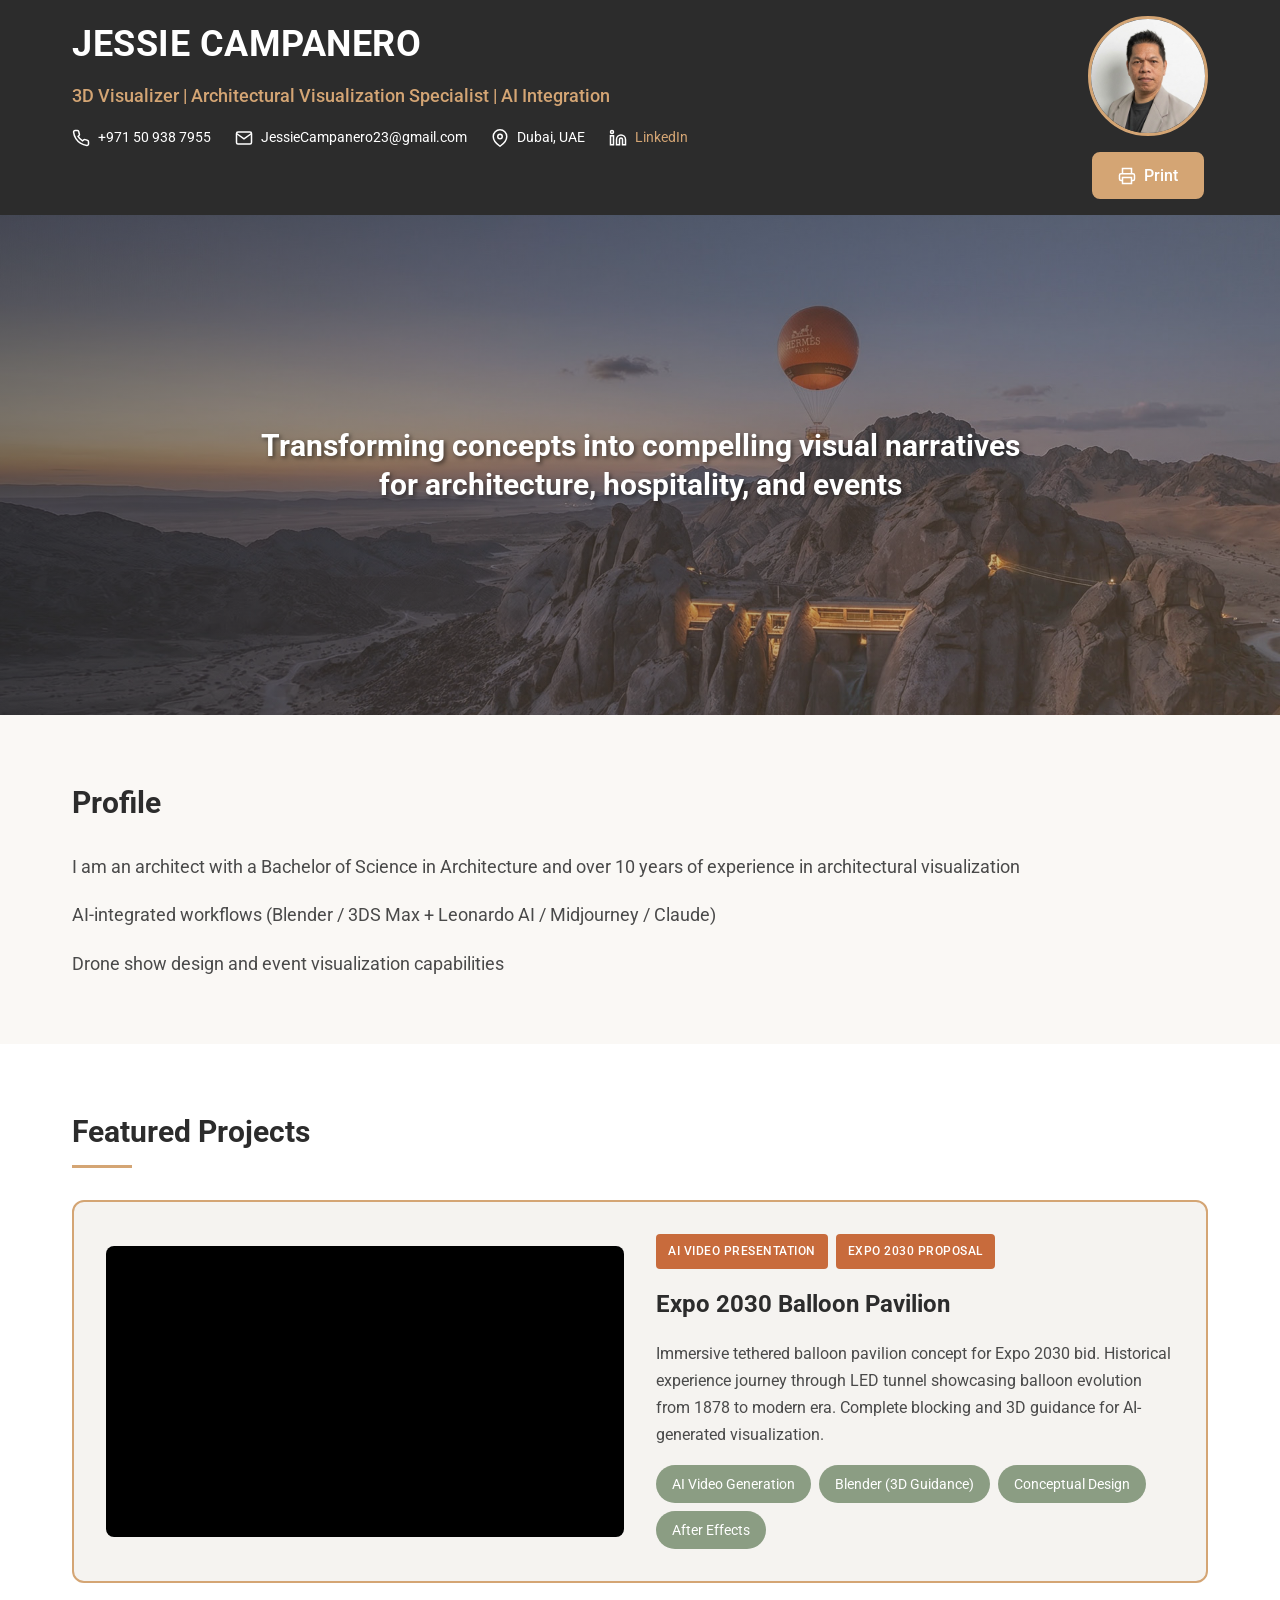
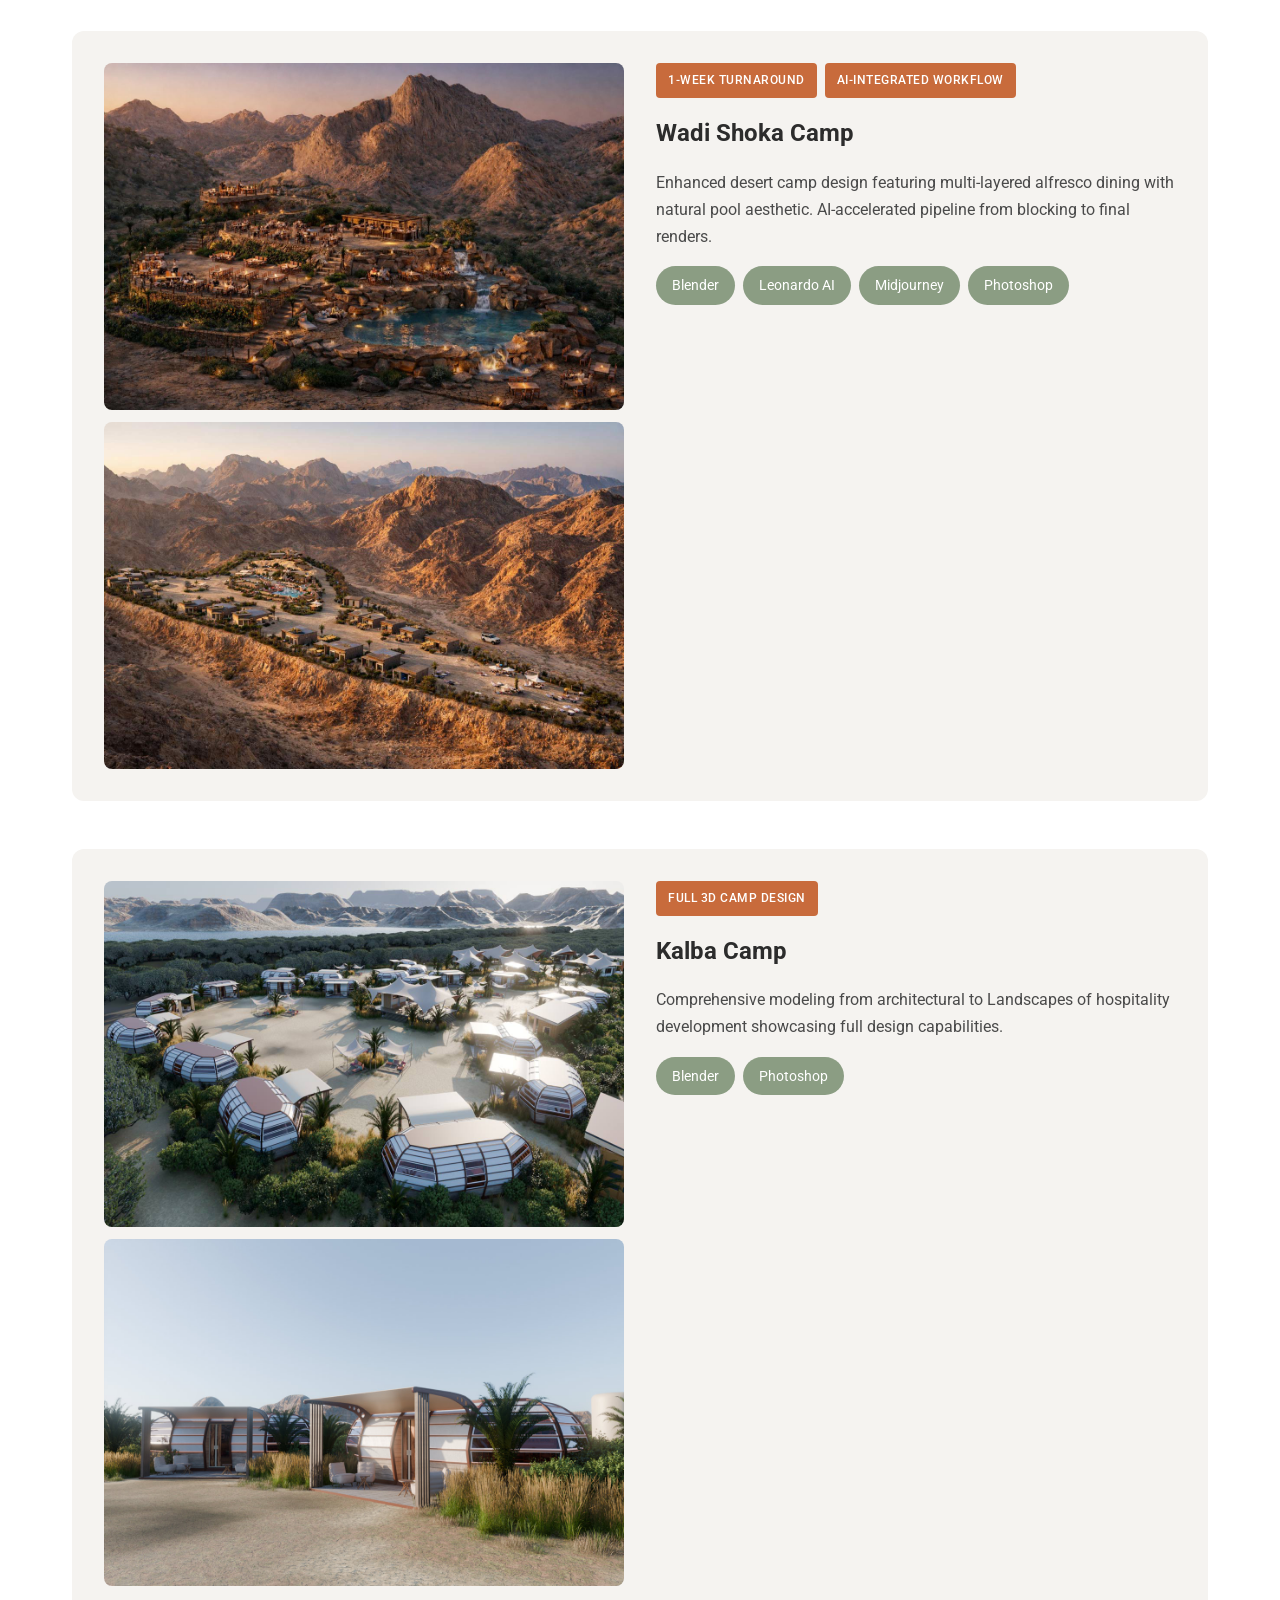
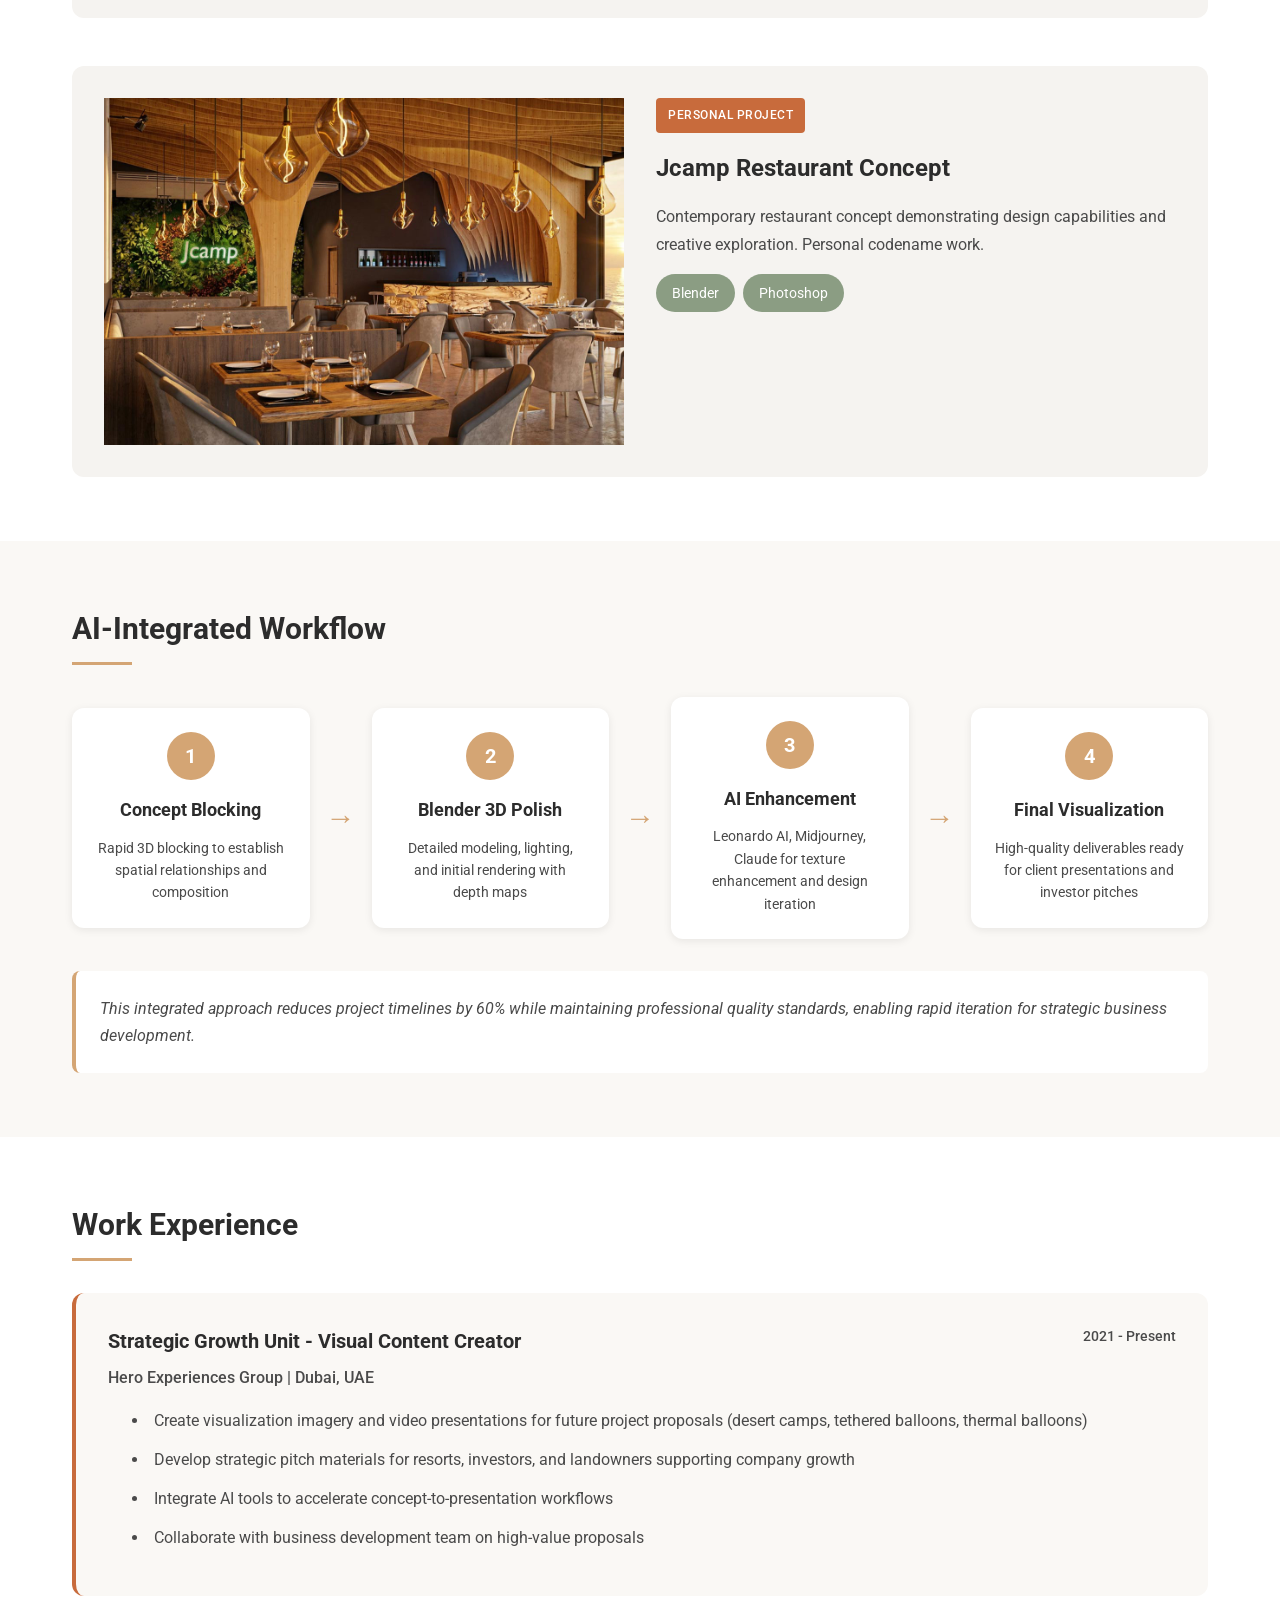
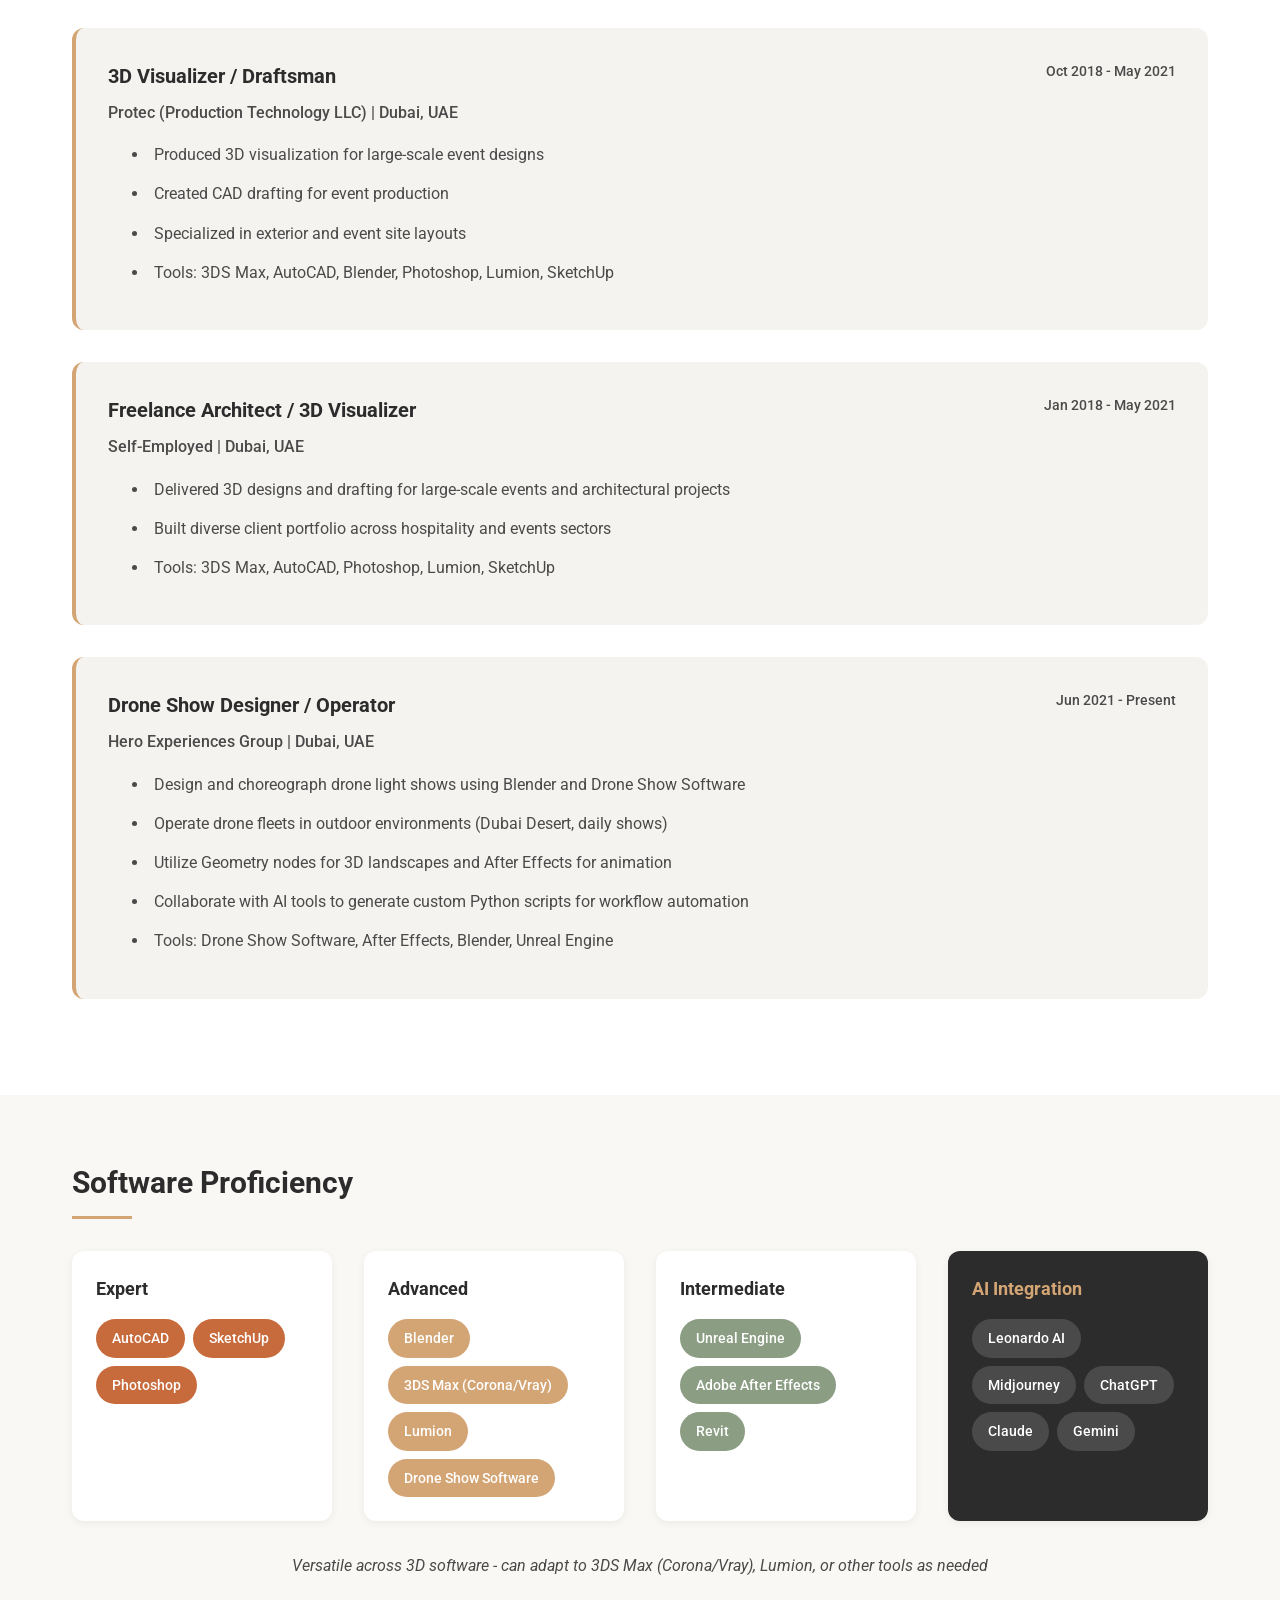
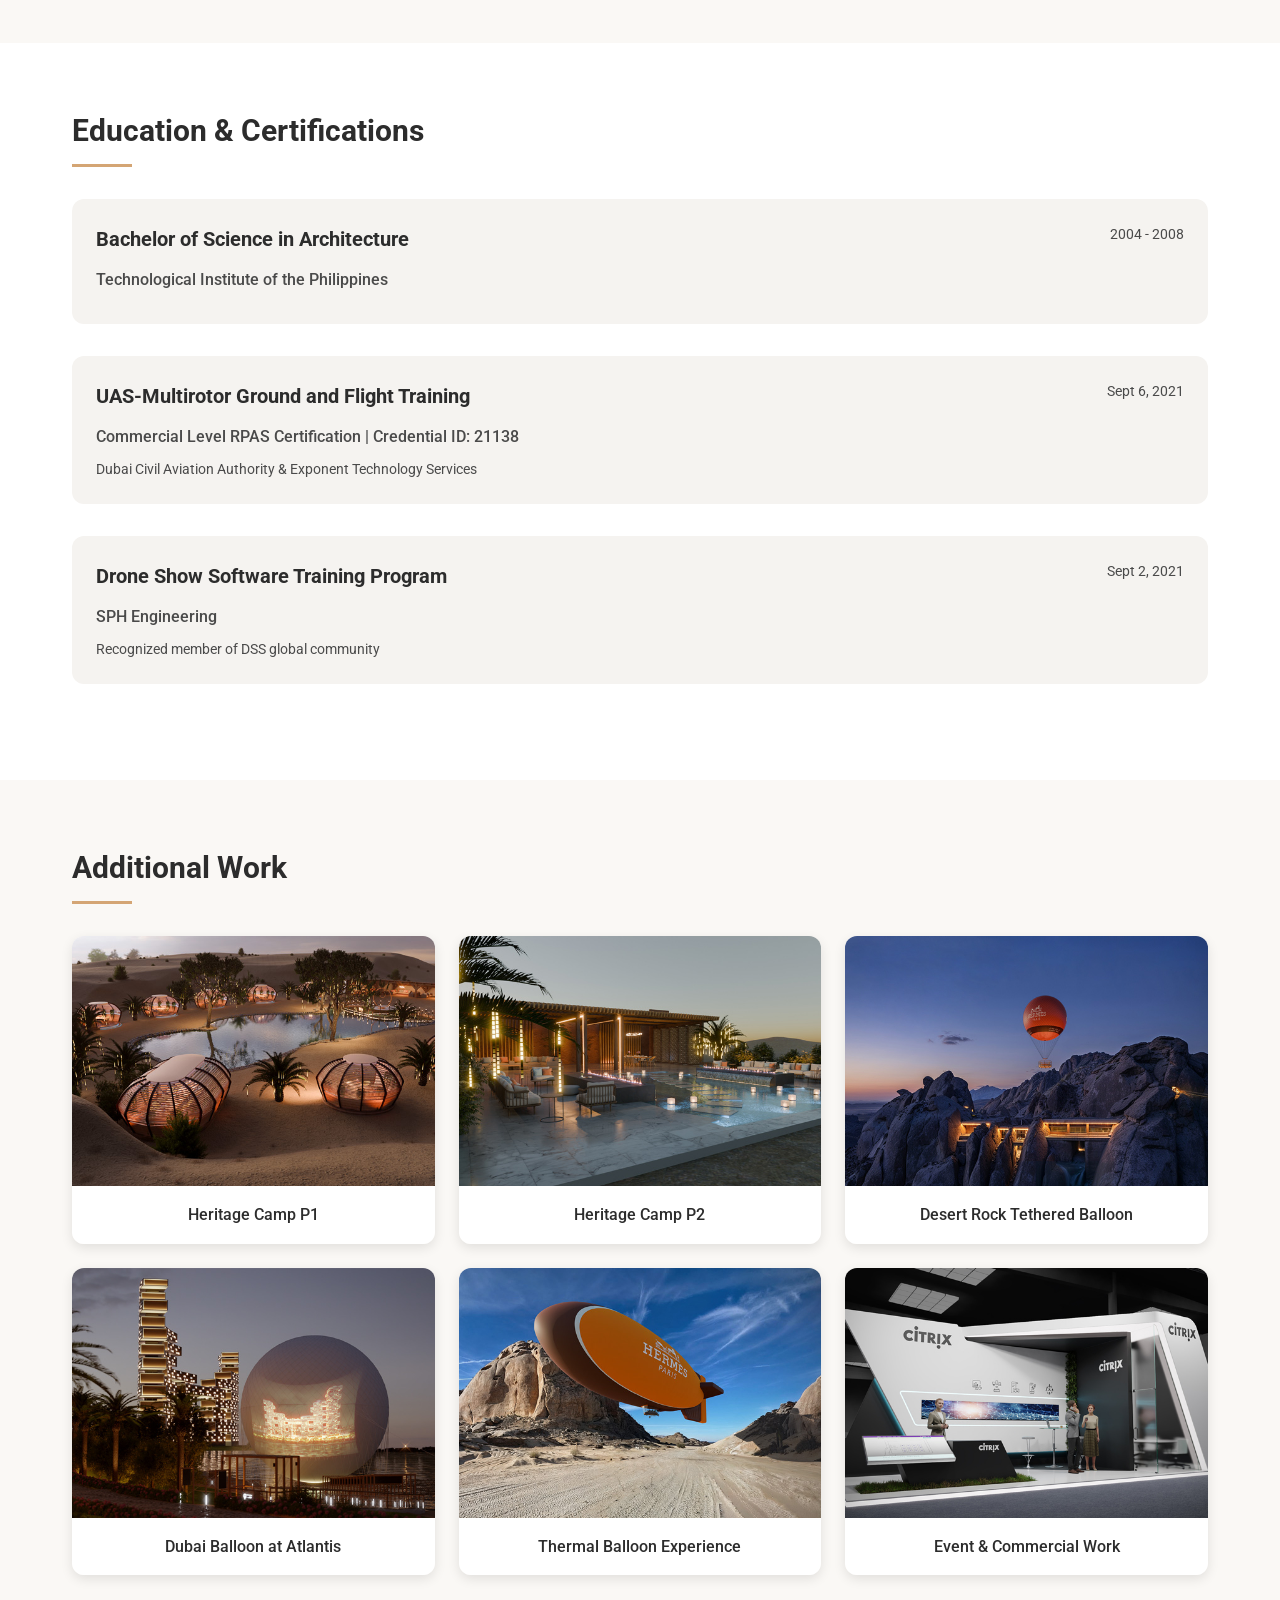
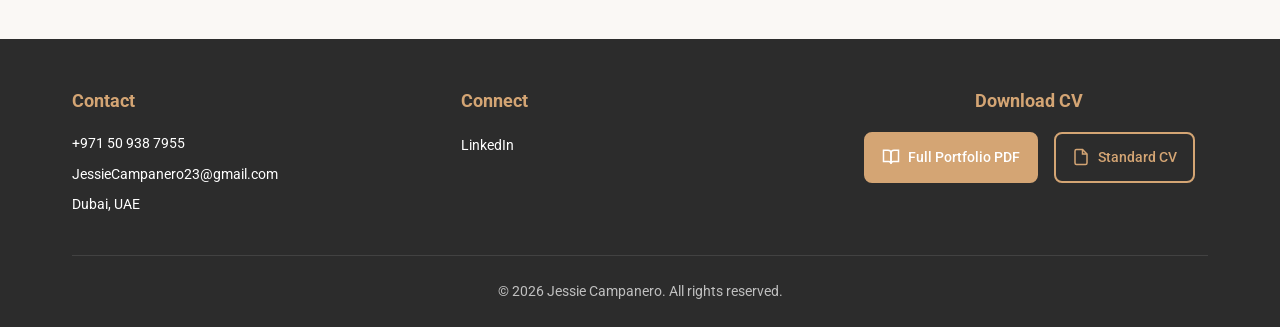
==== index.html @ 3b67bc0d "feat: comprehensive Full Portfolio PDF improvements for print readability Print CSS improvements (ba" ====
<!DOCTYPE html>
<html lang="en">
<head>
    <meta charset="UTF-8">
    <meta name="viewport" content="width=device-width, initial-scale=1.0">
    <meta name="description" content="Jessie Campanero - 3D Visualizer | Architectural Visualization Specialist with 10+ years experience and AI-integrated workflows. Portfolio of architectural visualization, desert camps, and event design.">
    <meta name="keywords" content="3D Visualizer, Architectural Visualization, AI Integration, Blender, AutoCAD, Dubai, Architecture, Event Design">
    <meta name="author" content="Jessie Campanero">

    <!-- Open Graph for social sharing -->
    <meta property="og:title" content="Jessie Campanero - 3D Visualizer CV">
    <meta property="og:description" content="Professional CV showcasing 10+ years of architectural visualization experience with AI-integrated workflows">
    <meta property="og:type" content="website">
    <meta property="og:image" content="images/hero-desert-rock.jpg">

    <title>Jessie Campanero - 3D Visualizer | Architectural Visualization Specialist</title>

    <!-- Google Fonts -->
    <link rel="preconnect" href="https://fonts.googleapis.com">
    <link rel="preconnect" href="https://fonts.gstatic.com" crossorigin>
    <link href="https://fonts.googleapis.com/css2?family=Roboto:wght@400;500;700&display=swap" rel="stylesheet">

    <!-- Stylesheets -->
    <link rel="stylesheet" href="css/styles.css">
    <link rel="stylesheet" href="css/print.css" media="print">
</head>
<body>

    <header class="header">
        <div class="container">
            <div class="header-content">
                <div class="header-left">
                    <h1 class="name">JESSIE CAMPANERO</h1>
                    <p class="title">3D Visualizer | Architectural Visualization Specialist | AI Integration</p>
                    <div class="contact-bar">
                        <span class="contact-item">
                            <svg class="icon" viewBox="0 0 24 24" fill="none" stroke="currentColor" stroke-width="2">
                                <path d="M22 16.92v3a2 2 0 0 1-2.18 2 19.79 19.79 0 0 1-8.63-3.07 19.5 19.5 0 0 1-6-6 19.79 19.79 0 0 1-3.07-8.67A2 2 0 0 1 4.11 2h3a2 2 0 0 1 2 1.72 12.84 12.84 0 0 0 .7 2.81 2 2 0 0 1-.45 2.11L8.09 9.91a16 16 0 0 0 6 6l1.27-1.27a2 2 0 0 1 2.11-.45 12.84 12.84 0 0 0 2.81.7A2 2 0 0 1 22 16.92z"></path>
                            </svg>
                            +971 50 938 7955
                        </span>
                        <span class="contact-item">
                            <svg class="icon" viewBox="0 0 24 24" fill="none" stroke="currentColor" stroke-width="2">
                                <path d="M4 4h16c1.1 0 2 .9 2 2v12c0 1.1-.9 2-2 2H4c-1.1 0-2-.9-2-2V6c0-1.1.9-2 2-2z"></path>
                                <polyline points="22,6 12,13 2,6"></polyline>
                            </svg>
                            JessieCampanero23@gmail.com
                        </span>
                        <span class="contact-item">
                            <svg class="icon" viewBox="0 0 24 24" fill="none" stroke="currentColor" stroke-width="2">
                                <path d="M21 10c0 7-9 13-9 13s-9-6-9-13a9 9 0 0 1 18 0z"></path>
                                <circle cx="12" cy="10" r="3"></circle>
                            </svg>
                            Dubai, UAE
                        </span>
                        <span class="contact-item">
                            <svg class="icon" viewBox="0 0 24 24" fill="none" stroke="currentColor" stroke-width="2">
                                <path d="M16 8a6 6 0 0 1 6 6v7h-4v-7a2 2 0 0 0-2-2 2 2 0 0 0-2 2v7h-4v-7a6 6 0 0 1 6-6z"></path>
                                <rect x="2" y="9" width="4" height="12"></rect>
                                <circle cx="4" cy="4" r="2"></circle>
                            </svg>
                            <a href="https://www.linkedin.com/in/jessiecampanero" target="_blank" rel="noopener">LinkedIn</a>
                        </span>
                    </div>
                </div>
                <div class="header-right">
                    <img src="images/profile.jpg" alt="Jessie Campanero" class="profile-photo">
                    <button class="btn-scroll-print" onclick="document.querySelector('.footer').scrollIntoView({behavior: 'smooth'})">
                        <svg class="icon" viewBox="0 0 24 24" fill="none" stroke="currentColor" stroke-width="2">
                            <polyline points="6 9 6 2 18 2 18 9"></polyline>
                            <path d="M6 18H4a2 2 0 0 1-2-2v-5a2 2 0 0 1 2-2h16a2 2 0 0 1 2 2v5a2 2 0 0 1-2 2h-2"></path>
                            <rect x="6" y="14" width="12" height="8"></rect>
                        </svg>
                        Print
                    </button>
                </div>
            </div>
        </div>
    </header>

    <!-- Header - PRINT ONLY VERSION -->
    <header class="header-print">
        <div class="header-print-content">
            <div class="header-print-left">
                <h1 class="header-print-name">JESSIE CAMPANERO</h1>
                <p class="header-print-title">3D Visualizer | Architectural Visualization Specialist | AI Integration</p>
                <div class="header-print-contact">
                    <span>+971 50 938 7955</span>
                    <span>•</span>
                    <span>JessieCampanero23@gmail.com</span>
                    <span>•</span>
                    <span>Dubai, UAE</span>
                    <span>•</span>
                    <span>linkedin.com/in/jessiecampanero</span>
                </div>
            </div>
            <div class="header-print-right">
                <img src="images/profile.jpg" alt="Jessie Campanero" class="header-print-photo">
            </div>
        </div>
    </header>

    <section class="hero">
        <div class="hero-image">
            <img src="images/hero-desert-rock.jpg" alt="Desert rock landscape" loading="lazy">
        </div>
        <div class="hero-overlay"></div>
        <div class="container">
            <div class="hero-content">
                <h2>Transforming concepts into compelling visual narratives for architecture, hospitality, and events</h2>
            </div>
        </div>
    </section>

    <section class="profile-summary">
        <div class="container">
            <h2>Profile</h2>
            <div class="summary-content">
                <p>I am an architect with a Bachelor of Science in Architecture and over 10 years of experience in architectural visualization</p>
                <p>AI-integrated workflows (Blender / 3DS Max + Leonardo AI / Midjourney / Claude)</p>
                <p>Drone show design and event visualization capabilities</p>
            </div>
        </div>
    </section>

    <section class="featured-projects">
        <div class="container">
            <h2 class="section-title">Featured Projects</h2>
            <div class="projects-grid">

                <!-- Project 1: Expo 2030 Balloon Pavilion -->
                <article class="project-card featured">
                    <div class="project-media">
                        <div class="video-container">
                            <iframe
                                src="https://drive.google.com/file/d/1ReAdCRFXN0HYIAjkUygT06gWwfspqopG/preview"
                                title="Expo 2030 Balloon Pavilion Concept"
                                frameborder="0"
                                allow="accelerometer; autoplay; clipboard-write; encrypted-media; gyroscope; picture-in-picture; web-share"
                                allowfullscreen
                                loading="lazy">
                            </iframe>
                        </div>
                    </div>
                    <div class="project-content">
                        <div class="project-badges">
                            <span class="badge">AI Video Presentation</span>
                            <span class="badge">Expo 2030 Proposal</span>
                        </div>
                        <h3 class="project-title">Expo 2030 Balloon Pavilion</h3>
                        <p class="project-description">Immersive tethered balloon pavilion concept for Expo 2030 bid. Historical experience journey through LED tunnel showcasing balloon evolution from 1878 to modern era. Complete blocking and 3D guidance for AI-generated visualization.</p>
                        <div class="project-tech">
                            <span class="tech-tag">AI Video Generation</span>
                            <span class="tech-tag">Blender (3D Guidance)</span>
                            <span class="tech-tag">Conceptual Design</span>
                            <span class="tech-tag">After Effects</span>
                        </div>
                    </div>
                </article>

                <!-- Project 2: Wadi Shoka Camp -->
                <article class="project-card">
                    <div class="project-media">
                        <div class="image-gallery">
                            <img src="images/portfolio/wadi-shoka-1.jpg" alt="Wadi Shoka Camp - Multi-layered Alfresco Dining" loading="lazy">
                            <img src="images/portfolio/wadi-shoka-2.jpg" alt="Wadi Shoka Camp - Natural Pool" loading="lazy">
                        </div>
                    </div>
                    <div class="project-content">
                        <div class="project-badges">
                            <span class="badge">1-Week Turnaround</span>
                            <span class="badge">AI-Integrated Workflow</span>
                        </div>
                        <h3 class="project-title">Wadi Shoka Camp</h3>
                        <p class="project-description">Enhanced desert camp design featuring multi-layered alfresco dining with natural pool aesthetic. AI-accelerated pipeline from blocking to final renders.</p>
                        <div class="project-tech">
                            <span class="tech-tag">Blender</span>
                            <span class="tech-tag">Leonardo AI</span>
                            <span class="tech-tag">Midjourney</span>
                            <span class="tech-tag">Photoshop</span>
                        </div>
                    </div>
                </article>

                <!-- Project 3: Kalba Camp -->
                <article class="project-card">
                    <div class="project-media">
                        <div class="image-gallery">
                            <img src="images/portfolio/kalba-camp-1.jpg" alt="Kalba Camp - Full 3D Design" loading="lazy">
                            <img src="images/portfolio/kalba-camp-2.jpg" alt="Kalba Camp - Camp Layout" loading="lazy">
                        </div>
                    </div>
                    <div class="project-content">
                        <div class="project-badges">
                            <span class="badge">Full 3D Camp Design</span>
                        </div>
                        <h3 class="project-title">Kalba Camp</h3>
                        <p class="project-description">Comprehensive modeling from architectural to Landscapes of hospitality development showcasing full design capabilities.</p>
                        <div class="project-tech">
                            <span class="tech-tag">Blender</span>
                            <span class="tech-tag">Photoshop</span>
                        </div>
                    </div>
                </article>

                <!-- Project 4: Jcamp Bistro -->
                <article class="project-card">
                    <div class="project-media">
                        <img src="images/portfolio/jcamp-bistro-1.jpg" alt="Jcamp Bistro - Restaurant Concept" loading="lazy">
                    </div>
                    <div class="project-content">
                        <div class="project-badges">
                            <span class="badge">Personal Project</span>
                        </div>
                        <h3 class="project-title">Jcamp Restaurant Concept</h3>
                        <p class="project-description">Contemporary restaurant concept demonstrating design capabilities and creative exploration. Personal codename work.</p>
                        <div class="project-tech">
                            <span class="tech-tag">Blender</span>
                            <span class="tech-tag">Photoshop</span>
                        </div>
                    </div>
                </article>

            </div>
        </div>
    </section>

    <!-- Featured Projects - PRINT ONLY VERSION -->
    <section class="featured-projects-print">
        <div class="container">
            <h2 class="section-title">Featured Projects</h2>
            <div class="projects-grid">

                <!-- Project 1: Expo 2030 - Print Version with Images -->
                <article class="project-card featured">
                    <div class="project-media">
                        <div class="image-gallery-print">
                            <img src="images/portfolio-gallery/Expo 2030/Sequence1.jpg" alt="Expo 2030 Sequence 1">
                            <img src="images/portfolio-gallery/Expo 2030/Sequence2.jpg" alt="Expo 2030 Sequence 2">
                            <img src="images/portfolio-gallery/Expo 2030/Sequence3.jpg" alt="Expo 2030 Sequence 3">
                            <img src="images/portfolio-gallery/Expo 2030/Sequence4.jpg" alt="Expo 2030 Sequence 4">
                        </div>
                    </div>
                    <div class="project-content">
                        <div class="project-badges">
                            <span class="badge">AI Video Presentation</span>
                            <span class="badge">Expo 2030 Proposal</span>
                        </div>
                        <h3 class="project-title">Expo 2030 Balloon Pavilion</h3>
                        <p class="project-description">Immersive tethered balloon pavilion concept for Expo 2030 bid. Historical experience journey through LED tunnel showcasing balloon evolution from 1878 to modern era. Complete blocking and 3D guidance for AI-generated visualization.</p>
                        <div class="project-tech">
                            <span class="tech-tag">AI Video Generation</span>
                            <span class="tech-tag">Blender (3D Guidance)</span>
                            <span class="tech-tag">Conceptual Design</span>
                            <span class="tech-tag">After Effects</span>
                        </div>
                    </div>
                </article>

                <!-- Project 2: Wadi Shoka - Print Version with Workflow Images -->
                <article class="project-card">
                    <div class="project-media">
                        <div class="image-gallery-print">
                            <img src="images/portfolio-gallery/Wadi Shoka/wadi-shoka_Site.jpg" alt="Wadi Shoka Site Plan">
                            <img src="images/portfolio-gallery/Wadi Shoka/Wadi-shoka-pre-final_blender.jpg" alt="Wadi Shoka Blender Pre-final">
                            <img src="images/portfolio-gallery/Wadi Shoka/Wadi-Shoka-AI_concept.jpg" alt="Wadi Shoka AI Concept">
                            <img src="images/portfolio-gallery/Wadi Shoka/wadi-shoka_final_Ai enhance.jpg" alt="Wadi Shoka Final AI Enhanced">
                        </div>
                    </div>
                    <div class="project-content">
                        <div class="project-badges">
                            <span class="badge">1-Week Turnaround</span>
                            <span class="badge">AI-Integrated Workflow</span>
                        </div>
                        <h3 class="project-title">Wadi Shoka Camp</h3>
                        <p class="project-description">Enhanced desert camp design featuring multi-layered alfresco dining with natural pool aesthetic. Demonstrates complete AI-accelerated pipeline: Site Planning → AI Concept Development → Blender 3D Polish → Final AI-Enhanced Visualization.</p>
                        <div class="project-tech">
                            <span class="tech-tag">Blender</span>
                            <span class="tech-tag">Leonardo AI</span>
                            <span class="tech-tag">Midjourney</span>
                            <span class="tech-tag">Photoshop</span>
                        </div>
                    </div>
                </article>

                <!-- Project 3: Kalba Camp - Print Version with 4 Images -->
                <article class="project-card">
                    <div class="project-media">
                        <div class="image-gallery-print">
                            <img src="images/portfolio-gallery/Kalba Camp/kalba-camp-1.jpg" alt="Kalba Camp View 1">
                            <img src="images/portfolio-gallery/Kalba Camp/kalba-camp-2.jpg" alt="Kalba Camp View 2">
                            <img src="images/portfolio-gallery/Kalba Camp/kalba-camp-3.jpg" alt="Kalba Camp View 3">
                            <img src="images/portfolio-gallery/Kalba Camp/kalba-camp-4.jpg" alt="Kalba Camp View 4">
                        </div>
                    </div>
                    <div class="project-content">
                        <div class="project-badges">
                            <span class="badge">Full 3D Camp Design</span>
                        </div>
                        <h3 class="project-title">Kalba Camp</h3>
                        <p class="project-description">Comprehensive modeling from architectural to Landscapes of hospitality development showcasing full design capabilities.</p>
                        <div class="project-tech">
                            <span class="tech-tag">Blender</span>
                            <span class="tech-tag">Photoshop</span>
                        </div>
                    </div>
                </article>

                <!-- Project 4: Restaurant - Print Version -->
                <article class="project-card">
                    <div class="project-media">
                        <div class="image-gallery-print">
                            <img src="images/portfolio-gallery/events-commercial/jcamp-bistro-1.jpg" alt="Restaurant Concept">
                            <img src="images/portfolio-gallery/events-commercial/jcamp-bistro-2.jpg" alt="Restaurant Interior">
                            <img src="images/portfolio-gallery/events-commercial/Jcamp-Bistro_AI-enhance.jpg" alt="Restaurant AI Enhanced">
                        </div>
                    </div>
                    <div class="project-content">
                        <div class="project-badges">
                            <span class="badge">Commercial Project</span>
                            <span class="badge">AI Enhanced</span>
                        </div>
                        <h3 class="project-title">Jcamp Restaurant Concept</h3>
                        <p class="project-description">Contemporary restaurant concept demonstrating design capabilities and AI enhancement workflow. Shows progression from initial render to AI-enhanced final visualization.</p>
                        <div class="project-tech">
                            <span class="tech-tag">Blender</span>
                            <span class="tech-tag">Photoshop</span>
                            <span class="tech-tag">AI Enhancement</span>
                        </div>
                    </div>
                </article>

            </div>
        </div>
    </section>

    <section class="ai-workflow">
        <div class="container">
            <h2 class="section-title">AI-Integrated Workflow</h2>
            <div class="workflow-diagram">
                <div class="workflow-step">
                    <div class="step-number">1</div>
                    <h3 class="step-title">Concept Blocking</h3>
                    <p class="step-description">Rapid 3D blocking to establish spatial relationships and composition</p>
                </div>
                <div class="workflow-arrow">→</div>
                <div class="workflow-step">
                    <div class="step-number">2</div>
                    <h3 class="step-title">Blender 3D Polish</h3>
                    <p class="step-description">Detailed modeling, lighting, and initial rendering with depth maps</p>
                </div>
                <div class="workflow-arrow">→</div>
                <div class="workflow-step">
                    <div class="step-number">3</div>
                    <h3 class="step-title">AI Enhancement</h3>
                    <p class="step-description">Leonardo AI, Midjourney, Claude for texture enhancement and design iteration</p>
                </div>
                <div class="workflow-arrow">→</div>
                <div class="workflow-step">
                    <div class="step-number">4</div>
                    <h3 class="step-title">Final Visualization</h3>
                    <p class="step-description">High-quality deliverables ready for client presentations and investor pitches</p>
                </div>
            </div>
            <p class="workflow-note">This integrated approach reduces project timelines by 60% while maintaining professional quality standards, enabling rapid iteration for strategic business development.</p>
        </div>
    </section>

    <section class="work-experience">
        <div class="container">
            <h2 class="section-title">Work Experience</h2>

            <!-- SGU Role - Lead Position -->
            <article class="experience-item featured">
                <div class="experience-header">
                    <div class="experience-title-group">
                        <h3 class="experience-title">Strategic Growth Unit - Visual Content Creator</h3>
                        <p class="experience-company">Hero Experiences Group | Dubai, UAE</p>
                    </div>
                    <span class="experience-date">2021 - Present</span>
                </div>
                <ul class="experience-bullets">
                    <li>Create visualization imagery and video presentations for future project proposals (desert camps, tethered balloons, thermal balloons)</li>
                    <li>Develop strategic pitch materials for resorts, investors, and landowners supporting company growth</li>
                    <li>Integrate AI tools to accelerate concept-to-presentation workflows</li>
                    <li>Collaborate with business development team on high-value proposals</li>
                </ul>
            </article>

            <!-- 3D Visualizer at Protec -->
            <article class="experience-item">
                <div class="experience-header">
                    <div class="experience-title-group">
                        <h3 class="experience-title">3D Visualizer / Draftsman</h3>
                        <p class="experience-company">Protec (Production Technology LLC) | Dubai, UAE</p>
                    </div>
                    <span class="experience-date">Oct 2018 - May 2021</span>
                </div>
                <ul class="experience-bullets">
                    <li>Produced 3D visualization for large-scale event designs</li>
                    <li>Created CAD drafting for event production</li>
                    <li>Specialized in exterior and event site layouts</li>
                    <li>Tools: 3DS Max, AutoCAD, Blender, Photoshop, Lumion, SketchUp</li>
                </ul>
            </article>

            <!-- Freelance Work -->
            <article class="experience-item">
                <div class="experience-header">
                    <div class="experience-title-group">
                        <h3 class="experience-title">Freelance Architect / 3D Visualizer</h3>
                        <p class="experience-company">Self-Employed | Dubai, UAE</p>
                    </div>
                    <span class="experience-date">Jan 2018 - May 2021</span>
                </div>
                <ul class="experience-bullets">
                    <li>Delivered 3D designs and drafting for large-scale events and architectural projects</li>
                    <li>Built diverse client portfolio across hospitality and events sectors</li>
                    <li>Tools: 3DS Max, AutoCAD, Photoshop, Lumion, SketchUp</li>
                </ul>
            </article>

            <!-- Drone Show Role -->
            <article class="experience-item">
                <div class="experience-header">
                    <div class="experience-title-group">
                        <h3 class="experience-title">Drone Show Designer / Operator</h3>
                        <p class="experience-company">Hero Experiences Group | Dubai, UAE</p>
                    </div>
                    <span class="experience-date">Jun 2021 - Present</span>
                </div>
                <ul class="experience-bullets">
                    <li>Design and choreograph drone light shows using Blender and Drone Show Software</li>
                    <li>Operate drone fleets in outdoor environments (Dubai Desert, daily shows)</li>
                    <li>Utilize Geometry nodes for 3D landscapes and After Effects for animation</li>
                    <li>Collaborate with AI tools to generate custom Python scripts for workflow automation</li>
                    <li>Tools: Drone Show Software, After Effects, Blender, Unreal Engine</li>
                </ul>
            </article>

        </div>
    </section>

    <section class="software-proficiency">
        <div class="container">
            <h2 class="section-title">Software Proficiency</h2>
            <div class="skills-grid">

                <div class="skill-category">
                    <h3 class="skill-level">Expert</h3>
                    <div class="skill-items">
                        <span class="skill-badge expert">AutoCAD</span>
                        <span class="skill-badge expert">SketchUp</span>
                        <span class="skill-badge expert">Photoshop</span>
                    </div>
                </div>

                <div class="skill-category">
                    <h3 class="skill-level">Advanced</h3>
                    <div class="skill-items">
                        <span class="skill-badge advanced">Blender</span>
                        <span class="skill-badge advanced">3DS Max (Corona/Vray)</span>
                        <span class="skill-badge advanced">Lumion</span>
                        <span class="skill-badge advanced">Drone Show Software</span>
                    </div>
                </div>

                <div class="skill-category">
                    <h3 class="skill-level">Intermediate</h3>
                    <div class="skill-items">
                        <span class="skill-badge intermediate">Unreal Engine</span>
                        <span class="skill-badge intermediate">Adobe After Effects</span>
                        <span class="skill-badge intermediate">Revit</span>
                    </div>
                </div>

                <div class="skill-category highlight">
                    <h3 class="skill-level">AI Integration</h3>
                    <div class="skill-items">
                        <span class="skill-badge ai">Leonardo AI</span>
                        <span class="skill-badge ai">Midjourney</span>
                        <span class="skill-badge ai">ChatGPT</span>
                        <span class="skill-badge ai">Claude</span>
                        <span class="skill-badge ai">Gemini</span>
                    </div>
                </div>

            </div>
            <p class="skills-note">Versatile across 3D software - can adapt to 3DS Max (Corona/Vray), Lumion, or other tools as needed</p>
        </div>
    </section>

    <section class="education">
        <div class="container">
            <h2 class="section-title">Education & Certifications</h2>

            <article class="education-item">
                <div class="education-header">
                    <h3 class="education-title">Bachelor of Science in Architecture</h3>
                    <span class="education-date">2004 - 2008</span>
                </div>
                <p class="education-institution">Technological Institute of the Philippines</p>
            </article>

            <article class="education-item">
                <div class="education-header">
                    <h3 class="education-title">UAS-Multirotor Ground and Flight Training</h3>
                    <span class="education-date">Sept 6, 2021</span>
                </div>
                <p class="education-institution">Commercial Level RPAS Certification | Credential ID: 21138</p>
                <p class="education-details">Dubai Civil Aviation Authority & Exponent Technology Services</p>
            </article>

            <article class="education-item">
                <div class="education-header">
                    <h3 class="education-title">Drone Show Software Training Program</h3>
                    <span class="education-date">Sept 2, 2021</span>
                </div>
                <p class="education-institution">SPH Engineering</p>
                <p class="education-details">Recognized member of DSS global community</p>
            </article>

        </div>
    </section>

    <section class="portfolio-thumbnails">
        <div class="container">
            <h2 class="section-title">Additional Work</h2>
            <div class="thumbnails-grid">

                <figure class="thumbnail-item">
                    <img src="images/portfolio/heritage-camp-p1.jpg" alt="Heritage Camp Phase 1" loading="lazy">
                    <figcaption>Heritage Camp P1</figcaption>
                </figure>

                <figure class="thumbnail-item">
                    <img src="images/portfolio/heritage-camp-p2.jpg" alt="Heritage Camp Phase 2" loading="lazy">
                    <figcaption>Heritage Camp P2</figcaption>
                </figure>

                <figure class="thumbnail-item">
                    <img src="images/portfolio/desert-rock-balloon.jpg" alt="Desert Rock Tethered Balloon" loading="lazy">
                    <figcaption>Desert Rock Tethered Balloon</figcaption>
                </figure>

                <figure class="thumbnail-item">
                    <img src="images/portfolio/dubai-balloon.jpg" alt="Dubai Balloon at Atlantis" loading="lazy">
                    <figcaption>Dubai Balloon at Atlantis</figcaption>
                </figure>

                <figure class="thumbnail-item">
                    <img src="images/portfolio/thermal-balloon.jpg" alt="Thermal Balloon Experience" loading="lazy">
                    <figcaption>Thermal Balloon Experience</figcaption>
                </figure>

                <figure class="thumbnail-item">
                    <img src="images/portfolio/event-stall.jpg" alt="Event & Commercial Work" loading="lazy">
                    <figcaption>Event & Commercial Work</figcaption>
                </figure>

            </div>
        </div>
    </section>

    <!-- Portfolio Gallery - Print Only -->
    <section class="portfolio-gallery-print">
        <div class="container">

            <!-- Category 1: Camps -->
            <div class="gallery-category">
                <h2 class="gallery-category-title">Camp Designs</h2>
                <div class="gallery-grid">
                    <figure class="gallery-item">
                        <img src="images/portfolio-gallery/camps/PlatinumHeritage-P1camp_01.jpg" alt="Platinum Heritage P1">
                        <figcaption>Platinum Heritage P1</figcaption>
                    </figure>
                    <figure class="gallery-item">
                        <img src="images/portfolio-gallery/camps/PlatinumHeritage-P1camp_02.jpg" alt="Platinum Heritage P1 View">
                        <figcaption>Platinum Heritage P1 Scene 2</figcaption>
                    </figure>
                    <figure class="gallery-item">
                        <img src="images/portfolio-gallery/camps/PlatinumHeritage-P2camp_01.jpg" alt="Platinum Heritage P2">
                        <figcaption>Platinum Heritage P2</figcaption>
                    </figure>
                    <figure class="gallery-item">
                        <img src="images/portfolio-gallery/camps/PlatinumHeritage-P2camp_02.jpg" alt="Platinum Heritage P2 View">
                        <figcaption>Platinum Heritage P2 Scene 2</figcaption>
                    </figure>
                    <figure class="gallery-item">
                        <img src="images/portfolio-gallery/camps/Elephant-rock-camp-01.jpg" alt="Elephant Rock Camp">
                        <figcaption>Elephant Rock Camp</figcaption>
                    </figure>
                    <figure class="gallery-item">
                        <img src="images/portfolio-gallery/camps/Elephant-rock-camp-02.jpg" alt="Elephant Rock Camp View">
                        <figcaption>Elephant Rock Scene 2</figcaption>
                    </figure>
                    <figure class="gallery-item">
                        <img src="images/portfolio-gallery/camps/Sheraan-Dining-experince-01.jpg" alt="Sheraan Dining">
                        <figcaption>Sheraan Dining Experience</figcaption>
                    </figure>
                    <figure class="gallery-item">
                        <img src="images/portfolio-gallery/camps/AbuDhabi_IslandCamp1.jpg" alt="Abu Dhabi Island Camp">
                        <figcaption>Abu Dhabi Island Camp</figcaption>
                    </figure>
                </div>
            </div>

            <!-- Category 2: Tethered Balloons -->
            <div class="gallery-category">
                <h2 class="gallery-category-title">Tethered Balloon Experiences</h2>
                <div class="gallery-grid">
                    <figure class="gallery-item">
                        <img src="images/portfolio-gallery/balloons-tethered/desert-rock-balloon.jpg" alt="Desert Rock Balloon">
                        <figcaption>Desert Rock Balloon</figcaption>
                    </figure>
                    <figure class="gallery-item">
                        <img src="images/portfolio-gallery/balloons-tethered/desert-rock-balloon2.jpg" alt="Desert Rock Balloon View">
                        <figcaption>Desert Rock Experience</figcaption>
                    </figure>
                    <figure class="gallery-item">
                        <img src="images/portfolio-gallery/balloons-tethered/dubai-balloon at atlantis1.jpg" alt="Dubai Balloon Atlantis">
                        <figcaption>Dubai Balloon at Atlantis</figcaption>
                    </figure>
                    <figure class="gallery-item">
                        <img src="images/portfolio-gallery/balloons-tethered/dubai-balloon-at-atlantis2.jpg" alt="Dubai Balloon View">
                        <figcaption>Atlantis Balloon Scene 2</figcaption>
                    </figure>
                    <figure class="gallery-item">
                        <img src="images/portfolio-gallery/balloons-tethered/Qiddiya-Speed-park1.jpg" alt="Qiddiya Speed Park">
                        <figcaption>Qiddiya Speed Park Balloon</figcaption>
                    </figure>
                    <figure class="gallery-item">
                        <img src="images/portfolio-gallery/balloons-tethered/Yas-Marina_LV-Balloon.jpg" alt="Yas Marina">
                        <figcaption>Yas Marina LV Balloon</figcaption>
                    </figure>
                </div>
            </div>

            <!-- Category 3: Thermal Balloons -->
            <div class="gallery-category">
                <h2 class="gallery-category-title">Thermal Airship Balloon Proposals</h2>
                <div class="gallery-grid">
                    <figure class="gallery-item">
                        <img src="images/portfolio-gallery/balloons-thermal/Hermes-airshipAtDesertRock_scene-1.jpg" alt="Hermes Airship">
                        <figcaption>Hermes Airship Scene 1</figcaption>
                    </figure>
                    <figure class="gallery-item">
                        <img src="images/portfolio-gallery/balloons-thermal/Hermes-airshipAtDesertRock_scene-2.jpg" alt="Hermes Airship View">
                        <figcaption>Hermes Airship Scene 2</figcaption>
                    </figure>
                    <figure class="gallery-item">
                        <img src="images/portfolio-gallery/balloons-thermal/Hermes-airshipAtDesertRock_scene-3.jpg" alt="Hermes Airship Detail">
                        <figcaption>Hermes Airship Scene 3</figcaption>
                    </figure>
                    <figure class="gallery-item">
                        <img src="images/portfolio-gallery/balloons-thermal/RedSea-airshipAtDesertRock_scene-1.jpg" alt="Red Sea Airship">
                        <figcaption>Red Sea Airship Scene 1</figcaption>
                    </figure>
                    <figure class="gallery-item">
                        <img src="images/portfolio-gallery/balloons-thermal/RedSea-airshipAtDesertRock_scene-2.jpg" alt="Red Sea Airship View">
                        <figcaption>Red Sea Airship Scene 2</figcaption>
                    </figure>
                    <figure class="gallery-item">
                        <img src="images/portfolio-gallery/balloons-thermal/RedSea-airshipAtDesertRock_scene-3.jpg" alt="Red Sea Airship Detail">
                        <figcaption>Red Sea Airship Scene 3</figcaption>
                    </figure>
                </div>
            </div>

            <!-- Category 4: Events & Commercial -->
            <div class="gallery-category">
                <h2 class="gallery-category-title">Events & Commercial Work</h2>
                <div class="gallery-grid">
                    <figure class="gallery-item">
                        <img src="images/portfolio-gallery/events-commercial/Hero_Kiosk_Mall.jpg" alt="Hero Kiosk">
                        <figcaption>Hero Kiosk Mall</figcaption>
                    </figure>
                    <figure class="gallery-item">
                        <img src="images/portfolio-gallery/events-commercial/Dubai-Balloon-Kiosk.jpg" alt="Dubai Balloon Kiosk">
                        <figcaption>Dubai Balloon Kiosk</figcaption>
                    </figure>
                    <figure class="gallery-item">
                        <img src="images/portfolio-gallery/events-commercial/Hot-air-Balloon-at-World-trade.jpg" alt="World Trade Balloon">
                        <figcaption>World Trade Balloon</figcaption>
                    </figure>
                    <figure class="gallery-item">
                        <img src="images/portfolio-gallery/events-commercial/RK-Trends_jewelry-(1).jpg" alt="RK Trends Jewelry">
                        <figcaption>RK Trends Jewelry Stall</figcaption>
                    </figure>
                    <figure class="gallery-item">
                        <img src="images/portfolio-gallery/events-commercial/RK-Trends_jewelry-(2).jpg" alt="RK Trends Detail">
                        <figcaption>RK Trends Scene 2</figcaption>
                    </figure>
                    <figure class="gallery-item">
                        <img src="images/portfolio-gallery/events-commercial/RK-Trends_jewelry-_AI-enhance.jpg" alt="RK Trends AI Enhanced">
                        <figcaption>RK Trends (AI Enhanced)</figcaption>
                    </figure>
                    <figure class="gallery-item">
                        <img src="images/portfolio-gallery/events-commercial/Citrix-(2).jpg" alt="Citrix Event">
                        <figcaption>Citrix Event Design</figcaption>
                    </figure>
                </div>
            </div>

            <!-- Category 5: Residential & Office -->
            <div class="gallery-category">
                <h2 class="gallery-category-title">Residential & Office Interiors</h2>
                <div class="gallery-grid">
                    <figure class="gallery-item">
                        <img src="images/portfolio-gallery/Residential and office/Bedroom01.jpg" alt="Bedroom Design">
                        <figcaption>Luxury Bedroom Design</figcaption>
                    </figure>
                    <figure class="gallery-item">
                        <img src="images/portfolio-gallery/Residential and office/Royal-majlis.jpg" alt="Royal Majlis">
                        <figcaption>Royal Majlis</figcaption>
                    </figure>
                    <figure class="gallery-item">
                        <img src="images/portfolio-gallery/Residential and office/Conference-room.jpg" alt="Conference Room">
                        <figcaption>Conference Room</figcaption>
                    </figure>
                </div>
            </div>

        </div>
    </section>

    <footer class="footer">
        <div class="container">
            <div class="footer-content">
                <div class="footer-contact">
                    <h3>Contact</h3>
                    <p>+971 50 938 7955</p>
                    <p>JessieCampanero23@gmail.com</p>
                    <p>Dubai, UAE</p>
                </div>
                <div class="footer-links">
                    <h3>Connect</h3>
                    <ul>
                        <li><a href="https://www.linkedin.com/in/jessiecampanero" target="_blank" rel="noopener">LinkedIn</a></li>
                    </ul>
                </div>
                <div class="footer-downloads">
                    <h3>Download CV</h3>
                    <div class="footer-buttons">
                        <button class="btn-footer-portfolio" onclick="window.print()">
                            <svg class="icon" viewBox="0 0 24 24" fill="none" stroke="currentColor" stroke-width="2">
                                <path d="M2 3h6a4 4 0 0 1 4 4v14a3 3 0 0 0-3-3H2z"></path>
                                <path d="M22 3h-6a4 4 0 0 0-4 4v14a3 3 0 0 1 3-3h7z"></path>
                            </svg>
                            Full Portfolio PDF
                        </button>
                        <a href="cv-standard.html" class="btn-footer-standard">
                            <svg class="icon" viewBox="0 0 24 24" fill="none" stroke="currentColor" stroke-width="2">
                                <path d="M14 2H6a2 2 0 0 0-2 2v16a2 2 0 0 0 2 2h12a2 2 0 0 0 2-2V8z"></path>
                                <polyline points="14 2 14 8 20 8"></polyline>
                            </svg>
                            Standard CV
                        </a>
                    </div>
                </div>
            </div>
            <div class="footer-bottom">
                <p>&copy; 2026 Jessie Campanero. All rights reserved.</p>
            </div>
        </div>
    </footer>

    <script src="js/main.js"></script>
</body>
</html>
---- css/styles.css ----
/* ==========================================
   CSS RESET AND BASE STYLES
   ========================================== */

* {
    margin: 0;
    padding: 0;
    box-sizing: border-box;
}

html {
    scroll-behavior: smooth;
    font-size: 16px;
}

body {
    font-family: 'Roboto', -apple-system, BlinkMacSystemFont, 'Segoe UI', Arial, sans-serif;
    line-height: 1.6;
    color: #333333;
    background-color: #ffffff;
    overflow-x: hidden;
}

img {
    max-width: 100%;
    height: auto;
    display: block;
}

a {
    color: inherit;
    text-decoration: none;
}

a:hover {
    color: #D4A574;
}

ul {
    list-style-position: inside;
}

button {
    font-family: inherit;
    cursor: pointer;
    border: none;
    background: none;
}

/* ==========================================
   CSS CUSTOM PROPERTIES
   ========================================== */

:root {
    /* Colors - Desert Palette */
    --color-sand: #D4A574;
    --color-terracotta: #C86B3C;
    --color-sage: #8B9D83;
    --color-slate: #4A4A4A;
    --color-charcoal: #2C2C2C;
    --color-warm-white: #FAF8F5;
    --color-off-white: #F5F3F0;

    /* Typography */
    --font-primary: 'Roboto', -apple-system, BlinkMacSystemFont, 'Segoe UI', Arial, sans-serif;
    --font-weight-regular: 400;
    --font-weight-medium: 500;
    --font-weight-bold: 700;

    /* Font Sizes */
    --font-size-xs: 0.75rem;      /* 12px */
    --font-size-sm: 0.875rem;     /* 14px */
    --font-size-base: 1rem;       /* 16px */
    --font-size-lg: 1.125rem;     /* 18px */
    --font-size-xl: 1.25rem;      /* 20px */
    --font-size-2xl: 1.5rem;      /* 24px */
    --font-size-3xl: 1.875rem;    /* 30px */
    --font-size-4xl: 2.25rem;     /* 36px */
    --font-size-5xl: 3rem;        /* 48px */

    /* Spacing */
    --spacing-xs: 0.5rem;         /* 8px */
    --spacing-sm: 0.75rem;        /* 12px */
    --spacing-md: 1rem;           /* 16px */
    --spacing-lg: 1.5rem;         /* 24px */
    --spacing-xl: 2rem;           /* 32px */
    --spacing-2xl: 3rem;          /* 48px */
    --spacing-3xl: 4rem;          /* 64px */

    /* Layout */
    --container-max-width: 1200px;
    --container-padding: 2rem;

    /* Border Radius */
    --radius-sm: 4px;
    --radius-md: 8px;
    --radius-lg: 12px;
    --radius-full: 9999px;
}

/* ==========================================
   UTILITY CLASSES
   ========================================== */

.container {
    max-width: var(--container-max-width);
    margin: 0 auto;
    padding: 0 var(--container-padding);
}

.section-title {
    font-size: var(--font-size-3xl);
    font-weight: var(--font-weight-bold);
    color: var(--color-charcoal);
    margin-bottom: var(--spacing-xl);
    position: relative;
    padding-bottom: var(--spacing-sm);
}

.section-title::after {
    content: '';
    position: absolute;
    bottom: 0;
    left: 0;
    width: 60px;
    height: 3px;
    background-color: var(--color-sand);
}

.icon {
    width: 18px;
    height: 18px;
    stroke: currentColor;
    vertical-align: middle;
}

/* ==========================================
   HEADER SECTION
   ========================================== */

.header {
    background-color: var(--color-charcoal);
    color: #ffffff;
    padding: var(--spacing-md) 0;
    box-shadow: 0 2px 8px rgba(0, 0, 0, 0.1);
}

.header-content {
    display: flex;
    justify-content: space-between;
    align-items: flex-start;
    gap: var(--spacing-xl);
}

.header-left {
    flex: 1;
}

.name {
    font-size: var(--font-size-4xl);
    font-weight: var(--font-weight-bold);
    letter-spacing: 0.5px;
    margin-bottom: var(--spacing-xs);
    color: #ffffff;
}

.title {
    font-size: var(--font-size-lg);
    color: var(--color-sand);
    margin-bottom: var(--spacing-md);
    font-weight: var(--font-weight-medium);
}

.contact-bar {
    display: flex;
    flex-wrap: wrap;
    gap: var(--spacing-md) var(--spacing-lg);
    font-size: var(--font-size-sm);
}

.contact-item {
    display: flex;
    align-items: center;
    gap: var(--spacing-xs);
}

.contact-item a {
    color: var(--color-sand);
    transition: color 0.3s ease;
}

.contact-item a:hover {
    color: #ffffff;
    text-decoration: underline;
}

.header-right {
    display: flex;
    flex-direction: column;
    align-items: center;
    gap: var(--spacing-md);
}

.profile-photo {
    width: 120px;
    height: 120px;
    border-radius: var(--radius-full);
    border: 3px solid var(--color-sand);
    object-fit: cover;
}

.btn-print {
    display: inline-flex;
    align-items: center;
    gap: var(--spacing-xs);
    padding: var(--spacing-sm) var(--spacing-lg);
    background-color: var(--color-sand);
    color: var(--color-charcoal);
    font-size: var(--font-size-sm);
    font-weight: var(--font-weight-medium);
    border-radius: var(--radius-md);
    transition: background-color 0.3s ease, transform 0.2s ease;
}

.btn-print:hover {
    background-color: var(--color-terracotta);
    color: #ffffff;
    transform: translateY(-2px);
}

/* ==========================================
   HERO SECTION
   ========================================== */

.hero {
    position: relative;
    height: 500px;
    overflow: hidden;
    display: flex;
    align-items: center;
    justify-content: center;
}

.hero-image {
    position: absolute;
    top: 0;
    left: 0;
    width: 100%;
    height: 100%;
    z-index: 1;
}

.hero-image img {
    width: 100%;
    height: 100%;
    object-fit: cover;
    object-position: center;
}

.hero-overlay {
    position: absolute;
    top: 0;
    left: 0;
    width: 100%;
    height: 100%;
    background: linear-gradient(135deg, rgba(44, 44, 44, 0.7) 0%, rgba(212, 165, 116, 0.3) 100%);
    z-index: 2;
}

.hero-content {
    position: relative;
    z-index: 3;
    text-align: center;
    padding: 0 var(--spacing-xl);
}

.hero-content h2 {
    font-size: var(--font-size-3xl);
    font-weight: var(--font-weight-bold);
    color: #ffffff;
    text-shadow: 2px 2px 4px rgba(0, 0, 0, 0.5);
    max-width: 800px;
    margin: 0 auto;
    line-height: 1.3;
}

/* ==========================================
   PROFILE SUMMARY SECTION
   ========================================== */

.profile-summary {
    padding: var(--spacing-3xl) 0;
    background-color: var(--color-warm-white);
}

.profile-summary h2 {
    font-size: var(--font-size-3xl);
    font-weight: var(--font-weight-bold);
    color: var(--color-charcoal);
    margin-bottom: var(--spacing-lg);
}

.summary-content {
    display: flex;
    flex-direction: column;
    gap: var(--spacing-md);
}

.summary-content p {
    font-size: var(--font-size-lg);
    color: var(--color-slate);
    line-height: 1.8;
}

/* ==========================================
   FEATURED PROJECTS SECTION
   ========================================== */

.featured-projects {
    padding: var(--spacing-3xl) 0;
    background-color: #ffffff;
}

.projects-grid {
    display: grid;
    gap: var(--spacing-2xl);
}

.project-card {
    display: grid;
    grid-template-columns: 1fr 1fr;
    gap: var(--spacing-xl);
    padding: var(--spacing-xl);
    background-color: var(--color-off-white);
    border-radius: var(--radius-lg);
    transition: box-shadow 0.3s ease, transform 0.3s ease;
}

.project-card:hover {
    box-shadow: 0 8px 24px rgba(0, 0, 0, 0.12);
    transform: translateY(-4px);
}

.project-card.featured {
    border: 2px solid var(--color-sand);
}

.project-media {
    display: flex;
    align-items: center;
}

.video-container {
    position: relative;
    width: 100%;
    padding-bottom: 56.25%; /* 16:9 aspect ratio */
    background-color: #000000;
    border-radius: var(--radius-md);
    overflow: hidden;
}

.video-container iframe {
    position: absolute;
    top: 0;
    left: 0;
    width: 100%;
    height: 100%;
}

.image-gallery {
    display: grid;
    gap: var(--spacing-sm);
}

.image-gallery img {
    width: 100%;
    border-radius: var(--radius-md);
    object-fit: cover;
}

.project-content {
    display: flex;
    flex-direction: column;
    gap: var(--spacing-md);
}

.project-badges {
    display: flex;
    flex-wrap: wrap;
    gap: var(--spacing-xs);
}

.badge {
    display: inline-block;
    padding: var(--spacing-xs) var(--spacing-sm);
    background-color: var(--color-terracotta);
    color: #ffffff;
    font-size: var(--font-size-xs);
    font-weight: var(--font-weight-medium);
    border-radius: var(--radius-sm);
    text-transform: uppercase;
    letter-spacing: 0.5px;
}

.project-title {
    font-size: var(--font-size-2xl);
    font-weight: var(--font-weight-bold);
    color: var(--color-charcoal);
}

.project-description {
    font-size: var(--font-size-base);
    color: var(--color-slate);
    line-height: 1.7;
}

.project-tech {
    display: flex;
    flex-wrap: wrap;
    gap: var(--spacing-xs);
}

.tech-tag {
    display: inline-block;
    padding: var(--spacing-xs) var(--spacing-md);
    background-color: var(--color-sage);
    color: #ffffff;
    font-size: var(--font-size-sm);
    border-radius: var(--radius-full);
}

/* ==========================================
   AI WORKFLOW SECTION
   ========================================== */

.ai-workflow {
    padding: var(--spacing-3xl) 0;
    background-color: var(--color-warm-white);
}

.workflow-diagram {
    display: flex;
    align-items: center;
    justify-content: space-between;
    gap: var(--spacing-md);
    margin-bottom: var(--spacing-xl);
    flex-wrap: wrap;
}

.workflow-step {
    flex: 1;
    min-width: 200px;
    padding: var(--spacing-lg);
    background-color: #ffffff;
    border-radius: var(--radius-lg);
    box-shadow: 0 2px 8px rgba(0, 0, 0, 0.08);
    text-align: center;
}

.step-number {
    width: 48px;
    height: 48px;
    margin: 0 auto var(--spacing-md);
    background-color: var(--color-sand);
    color: #ffffff;
    font-size: var(--font-size-xl);
    font-weight: var(--font-weight-bold);
    border-radius: var(--radius-full);
    display: flex;
    align-items: center;
    justify-content: center;
}

.step-title {
    font-size: var(--font-size-lg);
    font-weight: var(--font-weight-bold);
    color: var(--color-charcoal);
    margin-bottom: var(--spacing-sm);
}

.step-description {
    font-size: var(--font-size-sm);
    color: var(--color-slate);
    line-height: 1.6;
}

.workflow-arrow {
    font-size: var(--font-size-3xl);
    color: var(--color-sand);
    font-weight: var(--font-weight-bold);
}

.workflow-note {
    font-size: var(--font-size-base);
    color: var(--color-slate);
    line-height: 1.7;
    font-style: italic;
    padding: var(--spacing-lg);
    background-color: #ffffff;
    border-left: 4px solid var(--color-sand);
    border-radius: var(--radius-md);
}

/* ==========================================
   WORK EXPERIENCE SECTION
   ========================================== */

.work-experience {
    padding: var(--spacing-3xl) 0;
    background-color: #ffffff;
}

.experience-item {
    margin-bottom: var(--spacing-xl);
    padding: var(--spacing-xl);
    background-color: var(--color-off-white);
    border-radius: var(--radius-lg);
    border-left: 4px solid var(--color-sand);
}

.experience-item.featured {
    background-color: var(--color-warm-white);
    border-left: 4px solid var(--color-terracotta);
}

.experience-header {
    display: flex;
    justify-content: space-between;
    align-items: flex-start;
    margin-bottom: var(--spacing-md);
    gap: var(--spacing-md);
}

.experience-title {
    font-size: var(--font-size-xl);
    font-weight: var(--font-weight-bold);
    color: var(--color-charcoal);
    margin-bottom: var(--spacing-xs);
}

.experience-company {
    font-size: var(--font-size-base);
    color: var(--color-slate);
    font-weight: var(--font-weight-medium);
}

.experience-date {
    font-size: var(--font-size-sm);
    color: var(--color-slate);
    white-space: nowrap;
    font-weight: var(--font-weight-medium);
}

.experience-bullets {
    list-style-type: disc;
    padding-left: var(--spacing-lg);
    color: var(--color-slate);
}

.experience-bullets li {
    margin-bottom: var(--spacing-sm);
    line-height: 1.7;
}

/* ==========================================
   SOFTWARE PROFICIENCY SECTION
   ========================================== */

.software-proficiency {
    padding: var(--spacing-3xl) 0;
    background-color: var(--color-warm-white);
}

.skills-grid {
    display: grid;
    grid-template-columns: repeat(auto-fit, minmax(250px, 1fr));
    gap: var(--spacing-xl);
    margin-bottom: var(--spacing-xl);
}

.skill-category {
    padding: var(--spacing-lg);
    background-color: #ffffff;
    border-radius: var(--radius-lg);
    box-shadow: 0 2px 8px rgba(0, 0, 0, 0.06);
}

.skill-category.highlight {
    background-color: var(--color-charcoal);
    color: #ffffff;
}

.skill-level {
    font-size: var(--font-size-lg);
    font-weight: var(--font-weight-bold);
    color: var(--color-charcoal);
    margin-bottom: var(--spacing-md);
}

.skill-category.highlight .skill-level {
    color: var(--color-sand);
}

.skill-items {
    display: flex;
    flex-wrap: wrap;
    gap: var(--spacing-xs);
}

.skill-badge {
    display: inline-block;
    padding: var(--spacing-xs) var(--spacing-md);
    font-size: var(--font-size-sm);
    font-weight: var(--font-weight-medium);
    border-radius: var(--radius-full);
    color: #ffffff;
}

.skill-badge.expert {
    background-color: var(--color-terracotta);
}

.skill-badge.advanced {
    background-color: var(--color-sand);
}

.skill-badge.intermediate {
    background-color: var(--color-sage);
}

.skill-badge.ai {
    background-color: var(--color-slate);
}

.skills-note {
    font-size: var(--font-size-base);
    color: var(--color-slate);
    font-style: italic;
    text-align: center;
}

/* ==========================================
   EDUCATION SECTION
   ========================================== */

.education {
    padding: var(--spacing-3xl) 0;
    background-color: #ffffff;
}

.education-item {
    margin-bottom: var(--spacing-xl);
    padding: var(--spacing-lg);
    background-color: var(--color-off-white);
    border-radius: var(--radius-lg);
}

.education-header {
    display: flex;
    justify-content: space-between;
    align-items: flex-start;
    margin-bottom: var(--spacing-sm);
    gap: var(--spacing-md);
}

.education-title {
    font-size: var(--font-size-xl);
    font-weight: var(--font-weight-bold);
    color: var(--color-charcoal);
}

.education-date {
    font-size: var(--font-size-sm);
    color: var(--color-slate);
    white-space: nowrap;
}

.education-institution {
    font-size: var(--font-size-base);
    color: var(--color-slate);
    margin-bottom: var(--spacing-xs);
    font-weight: var(--font-weight-medium);
}

.education-details {
    font-size: var(--font-size-sm);
    color: var(--color-slate);
}

/* ==========================================
   PORTFOLIO THUMBNAILS SECTION
   ========================================== */

.portfolio-thumbnails {
    padding: var(--spacing-3xl) 0;
    background-color: var(--color-warm-white);
}

.thumbnails-grid {
    display: grid;
    grid-template-columns: repeat(auto-fit, minmax(300px, 1fr));
    gap: var(--spacing-lg);
}

.thumbnail-item {
    position: relative;
    overflow: hidden;
    border-radius: var(--radius-lg);
    box-shadow: 0 4px 12px rgba(0, 0, 0, 0.1);
    transition: transform 0.3s ease, box-shadow 0.3s ease;
}

.thumbnail-item:hover {
    transform: translateY(-4px);
    box-shadow: 0 8px 24px rgba(0, 0, 0, 0.15);
}

.thumbnail-item img {
    width: 100%;
    height: 250px;
    object-fit: cover;
    display: block;
}

.thumbnail-item figcaption {
    padding: var(--spacing-md);
    background-color: #ffffff;
    font-size: var(--font-size-base);
    font-weight: var(--font-weight-medium);
    color: var(--color-charcoal);
    text-align: center;
}

/* ==========================================
   SCROLL TO PRINT BUTTON (HEADER)
   ========================================== */

.btn-scroll-print {
    display: inline-flex;
    align-items: center;
    gap: var(--spacing-xs);
    padding: var(--spacing-sm) var(--spacing-lg);
    background-color: var(--color-sand);
    color: white;
    border-radius: var(--radius-md);
    font-size: var(--font-size-base);
    font-weight: var(--font-weight-medium);
    border: 2px solid var(--color-sand);
    transition: all 0.3s ease;
}

.btn-scroll-print:hover {
    background-color: var(--color-terracotta);
    border-color: var(--color-terracotta);
    transform: translateY(-2px);
    box-shadow: 0 4px 12px rgba(0, 0, 0, 0.15);
}

/* ==========================================
   FOOTER SECTION
   ========================================== */

.footer {
    padding: var(--spacing-2xl) 0 var(--spacing-lg);
    background-color: var(--color-charcoal);
    color: #ffffff;
}

.footer-content {
    display: grid;
    grid-template-columns: repeat(auto-fit, minmax(200px, 1fr));
    gap: var(--spacing-xl);
    margin-bottom: var(--spacing-xl);
}

.footer-contact h3,
.footer-links h3,
.footer-note h3 {
    font-size: var(--font-size-lg);
    font-weight: var(--font-weight-bold);
    color: var(--color-sand);
    margin-bottom: var(--spacing-md);
}

.footer-contact p,
.footer-note p {
    font-size: var(--font-size-sm);
    color: #ffffff;
    margin-bottom: var(--spacing-xs);
}

.footer-links ul {
    list-style: none;
}

.footer-links li {
    margin-bottom: var(--spacing-xs);
}

.footer-links a {
    font-size: var(--font-size-sm);
    color: #ffffff;
    transition: color 0.3s ease;
}

.footer-links a:hover {
    color: var(--color-sand);
}

.footer-bottom {
    padding-top: var(--spacing-lg);
    border-top: 1px solid rgba(255, 255, 255, 0.1);
    text-align: center;
}

.footer-bottom p {
    font-size: var(--font-size-sm);
    color: rgba(255, 255, 255, 0.7);
}

/* Footer Download Buttons */
.footer-downloads {
    text-align: center;
}

.footer-downloads h3 {
    font-size: var(--font-size-lg);
    font-weight: var(--font-weight-bold);
    margin-bottom: var(--spacing-md);
    color: #D4A574; /* Sand color */
}

.footer-buttons {
    display: flex;
    justify-content: center;
    gap: var(--spacing-md);
    flex-wrap: wrap;
}

.btn-footer-portfolio,
.btn-footer-standard {
    display: inline-flex;
    align-items: center;
    gap: var(--spacing-xs);
    padding: var(--spacing-sm) var(--spacing-md);
    background-color: #D4A574;
    color: white;
    border: 2px solid #D4A574;
    border-radius: var(--radius-md);
    font-size: var(--font-size-sm);
    font-weight: var(--font-weight-medium);
    transition: all 0.3s ease;
    cursor: pointer;
}

.btn-footer-portfolio:hover,
.btn-footer-standard:hover {
    background-color: #C4956F;
    border-color: #C4956F;
    transform: translateY(-2px);
    box-shadow: 0 4px 12px rgba(0, 0, 0, 0.15);
}

.btn-footer-standard {
    background-color: transparent;
    color: #D4A574;
}

.btn-footer-standard:hover {
    background-color: #D4A574;
    color: white;
}

/* ===================================
   Portfolio Gallery - Print Only
   =================================== */

.portfolio-gallery-print {
    display: none; /* Hidden on web */
}

/* Print-only elements - Hidden on web */
.featured-projects-print,
.header-print {
    display: none;
}

/* ==========================================
   RESPONSIVE STYLES - MOBILE
   ========================================== */

@media (max-width: 767px) {
    :root {
        --container-padding: 1rem;
        --font-size-4xl: 1.875rem; /* 30px */
        --font-size-3xl: 1.5rem;   /* 24px */
    }

    .header-content {
        flex-direction: column;
        align-items: center;
        text-align: center;
    }

    .contact-bar {
        flex-direction: column;
        gap: var(--spacing-sm);
    }

    .profile-photo {
        width: 100px;
        height: 100px;
    }

    .hero {
        height: 300px;
    }

    .hero-content h2 {
        font-size: var(--font-size-xl);
    }

    .project-card {
        grid-template-columns: 1fr;
    }

    .workflow-diagram {
        flex-direction: column;
    }

    .workflow-arrow {
        transform: rotate(90deg);
    }

    .experience-header {
        flex-direction: column;
        align-items: flex-start;
    }

    .education-header {
        flex-direction: column;
        align-items: flex-start;
    }

    .thumbnails-grid {
        grid-template-columns: 1fr;
    }

    .footer-buttons {
        flex-direction: column;
        align-items: center;
    }

    .btn-footer-portfolio,
    .btn-footer-standard {
        width: 100%;
        max-width: 250px;
    }
}

/* ==========================================
   RESPONSIVE STYLES - TABLET
   ========================================== */

@media (max-width: 1023px) {
    .project-card {
        grid-template-columns: 1fr;
    }

    .skills-grid {
        grid-template-columns: repeat(auto-fit, minmax(200px, 1fr));
    }

    .workflow-step {
        min-width: 150px;
    }
}
---- css/print.css ----
/* ===================================
   Full Portfolio Print Stylesheet
   Multi-page detailed portfolio with all images
   =================================== */

@media print {
    /* Page setup for professional portfolio */
    @page {
        size: A4;
        margin: 15mm;
    }

    /* Hide web version elements */
    .header,
    .btn-scroll-print,
    .print-section,
    .footer {
        display: none !important;
    }

    /* Show print-only header */
    .header-print {
        display: block !important;
    }

    /* Keep white background but allow some colors */
    body {
        background: white !important;
        color: #1e293b !important;
        font-size: 10pt;
        line-height: 1.5;
    }

    /* Preserve brand colors for visual appeal */
    .section-title {
        color: #1e293b !important;
    }

    .section-title::after {
        background-color: #D4A574 !important; /* Sand accent color */
    }

    .title {
        color: #D4A574 !important; /* Professional title in sand */
    }

    /* Print-only Header - Works with or without background graphics */
    .header-print {
        background-color: #f5f5f5; /* Light gray background - always visible */
        padding: 12pt;
        margin-bottom: 10pt;
        border-bottom: 3pt solid #D4A574; /* Sand accent border */
    }

    .header-print-content {
        display: flex;
        justify-content: space-between;
        align-items: center;
        gap: 15pt;
    }

    .header-print-left {
        flex: 1;
    }

    .header-print-name {
        color: #1e293b; /* Dark slate - always readable */
        font-size: 20pt;
        font-weight: bold;
        margin: 0 0 4pt 0;
        letter-spacing: 0.5px;
    }

    .header-print-title {
        color: #8B7355; /* Darker sand - professional */
        font-size: 10pt;
        margin: 0 0 6pt 0;
        font-weight: 500;
    }

    .header-print-contact {
        font-size: 9pt;
        color: #4a4a4a; /* Medium gray - readable */
        line-height: 1.4;
    }

    .header-print-contact span {
        color: #4a4a4a;
        margin-right: 4pt;
    }

    .header-print-right {
        flex-shrink: 0;
    }

    .header-print-photo {
        width: 70px;
        height: 70px;
        border-radius: 50%;
        border: 3px solid #D4A574; /* Sand border matches accent */
        object-fit: cover;
        box-shadow: 0 2px 4px rgba(0,0,0,0.1);
    }

    /* Hero section - keep visible */
    .hero {
        height: 180px !important; /* Reduced from 250px */
        page-break-after: avoid;
        margin-bottom: 10pt;
    }

    .hero-tagline {
        font-size: 16pt !important;
        color: white !important;
    }

    /* Section spacing */
    section {
        page-break-inside: avoid;
        margin-bottom: 10pt; /* Reduced from 15pt */
    }

    .container {
        max-width: 100% !important;
        padding: 0 !important;
    }

    /* Profile summary */
    .profile-summary {
        background-color: #f8f8f8 !important;
        padding: 12pt;
        margin-bottom: 10pt;
    }

    .summary-content p {
        margin-bottom: 8pt;
        font-size: 10pt;
        line-height: 1.6;
        color: #2d2d2d !important; /* Dark for readability */
    }

    /* Featured Projects - KEEP ALL IMAGES */
    .featured-projects {
        page-break-before: always; /* Start on new page */
    }

    .project-card {
        page-break-inside: avoid;
        margin-bottom: 12pt; /* Reduced from 20pt */
        border: 1px solid #e0e0e0 !important;
        padding: 10pt;
        background-color: #fafafa !important;
    }

    .project-card.featured {
        border: 2px solid #D4A574 !important;
    }

    /* HIDE VIDEO - Show only image-based projects */
    .video-container {
        display: none !important;
    }

    /* Show project images - FULL SIZE */
    .project-media {
        margin-bottom: 10pt;
    }

    .image-gallery {
        display: grid !important;
        grid-template-columns: 1fr 1fr;
        gap: 8pt;
        margin-bottom: 10pt;
    }

    .image-gallery img {
        width: 100% !important;
        height: auto !important;
        max-height: none !important;
        border: 1px solid #ddd !important;
    }

    .project-media img {
        width: 100% !important;
        height: auto !important;
        max-height: 300px !important;
        object-fit: contain !important;
    }

    /* Project content */
    .project-badges {
        margin-bottom: 8pt;
    }

    .badge {
        background-color: #D4A574 !important;
        color: white !important;
        border: none !important;
        padding: 3pt 8pt;
        font-size: 8pt;
    }

    .project-title {
        font-size: 14pt;
        color: #1e293b !important;
        margin-bottom: 6pt;
    }

    .project-description {
        font-size: 10pt;
        line-height: 1.6;
        margin-bottom: 8pt;
        color: #4a4a4a !important;
    }

    .tech-tag {
        border: 1px solid #D4A574 !important;
        background-color: #fef8f0 !important;
        color: #8B7355 !important;
        padding: 2pt 6pt;
        font-size: 8pt;
        margin-right: 4pt;
    }

    /* AI Workflow */
    .ai-workflow {
        background-color: #f8f8f8 !important;
        padding: 12pt;
        page-break-before: auto;
    }

    .workflow-diagram {
        display: flex !important;
        flex-direction: row !important;
        justify-content: space-between;
        align-items: stretch;
        margin-bottom: 10pt;
    }

    .workflow-step {
        flex: 1;
        padding: 8pt;
        background-color: white !important;
        border: 1px solid #D4A574 !important;
        margin: 0 3pt;
    }

    .step-number {
        background-color: #D4A574 !important;
        color: white !important;
        width: 30px;
        height: 30px;
        font-size: 14pt;
    }

    .step-title {
        font-size: 10pt;
        color: #1e293b !important;
        font-weight: 500;
    }

    .step-description {
        font-size: 8pt;
        color: #4a4a4a !important; /* Darker gray for readability */
    }

    .workflow-arrow {
        font-size: 18pt;
        color: #D4A574 !important;
        padding: 0 5pt;
        display: flex;
        align-items: center;
        align-self: center;
    }

    /* Work Experience */
    .work-experience {
        page-break-before: auto;
    }

    .experience-item {
        background-color: white !important;
        border-left: 3px solid #D4A574 !important;
        padding: 10pt;
        margin-bottom: 12pt;
        page-break-inside: avoid;
    }

    .experience-title {
        font-size: 12pt;
        color: #1e293b !important;
    }

    .experience-bullets li {
        font-size: 9pt;
        margin-bottom: 3pt;
        color: #4a4a4a !important;
    }

    /* Skills */
    .software-proficiency {
        background-color: #f8f8f8 !important;
        padding: 12pt;
    }

    .skills-grid {
        display: grid !important;
        grid-template-columns: 1fr 1fr;
        gap: 10pt;
    }

    .skill-badge {
        font-size: 8pt;
        padding: 3pt 8pt;
        margin: 2pt;
        color: #2d2d2d !important; /* Dark fallback for when backgrounds don't print */
        font-weight: 500;
        border: 1px solid #ccc;
    }

    .skill-badge.expert {
        background-color: #059669 !important;
        border-color: #059669 !important;
        -webkit-print-color-adjust: exact;
        print-color-adjust: exact;
    }

    .skill-badge.advanced {
        background-color: #2563eb !important;
        border-color: #2563eb !important;
        -webkit-print-color-adjust: exact;
        print-color-adjust: exact;
    }

    .skill-badge.intermediate {
        background-color: #d97706 !important;
        border-color: #d97706 !important;
        -webkit-print-color-adjust: exact;
        print-color-adjust: exact;
    }

    .skill-badge.ai {
        background-color: #8B7355 !important;
        border-color: #8B7355 !important;
        -webkit-print-color-adjust: exact;
        print-color-adjust: exact;
    }

    /* Education */
    .education {
        page-break-inside: avoid;
    }

    .education-item {
        background-color: white !important;
        border-left: 3px solid #D4A574 !important;
        padding: 10pt;
        margin-bottom: 10pt;
    }

    /* Hide old portfolio thumbnails section */
    .portfolio-thumbnails {
        display: none !important;
    }

    /* Hide web version of featured projects in print */
    .featured-projects {
        display: none !important; /* Hide web version */
    }

    .featured-projects-print {
        display: block !important; /* Show print version */
    }

    /* Style for print image galleries */
    .image-gallery-print {
        display: grid !important;
        grid-template-columns: repeat(2, 1fr);
        gap: 8pt;
        margin-bottom: 10pt;
    }

    .image-gallery-print img {
        width: 100% !important;
        height: auto !important;
        max-height: 200px !important;
        object-fit: cover !important;
        border: 1px solid #ddd !important;
    }

    /* Portfolio Gallery - Print Only */
    .portfolio-gallery-print {
        display: block !important; /* Show in print */
    }

    .gallery-category {
        page-break-before: always; /* Each category starts on new page */
        page-break-after: auto;
        margin-bottom: 12pt; /* Reduced from 20pt */
    }

    .gallery-category-title {
        font-size: 18pt;
        font-weight: bold;
        color: #1e293b !important;
        margin-bottom: 15pt;
        padding-bottom: 8pt;
        border-bottom: 3px solid #D4A574 !important;
    }

    .gallery-grid {
        display: grid !important;
        grid-template-columns: repeat(2, 1fr); /* 2 columns */
        gap: 12pt;
        margin-bottom: 15pt;
    }

    .gallery-item {
        page-break-inside: avoid;
        background-color: white !important;
        border: 1px solid #ddd !important;
        padding: 6pt;
    }

    .gallery-item img {
        width: 100% !important;
        height: auto !important;
        max-height: 180px !important;
        object-fit: cover !important;
        border: 1px solid #e0e0e0 !important;
        margin-bottom: 4pt;
    }

    .gallery-item figcaption {
        font-size: 9pt;
        text-align: center;
        color: #4a4a4a !important;
        font-weight: 500;
    }

    /* Links: show URL */
    a[href^="http"]:after {
        content: " (" attr(href) ")";
        font-size: 8pt;
        color: #666 !important;
    }

    /* Ensure images print */
    img {
        -webkit-print-color-adjust: exact !important;
        print-color-adjust: exact !important;
    }
}
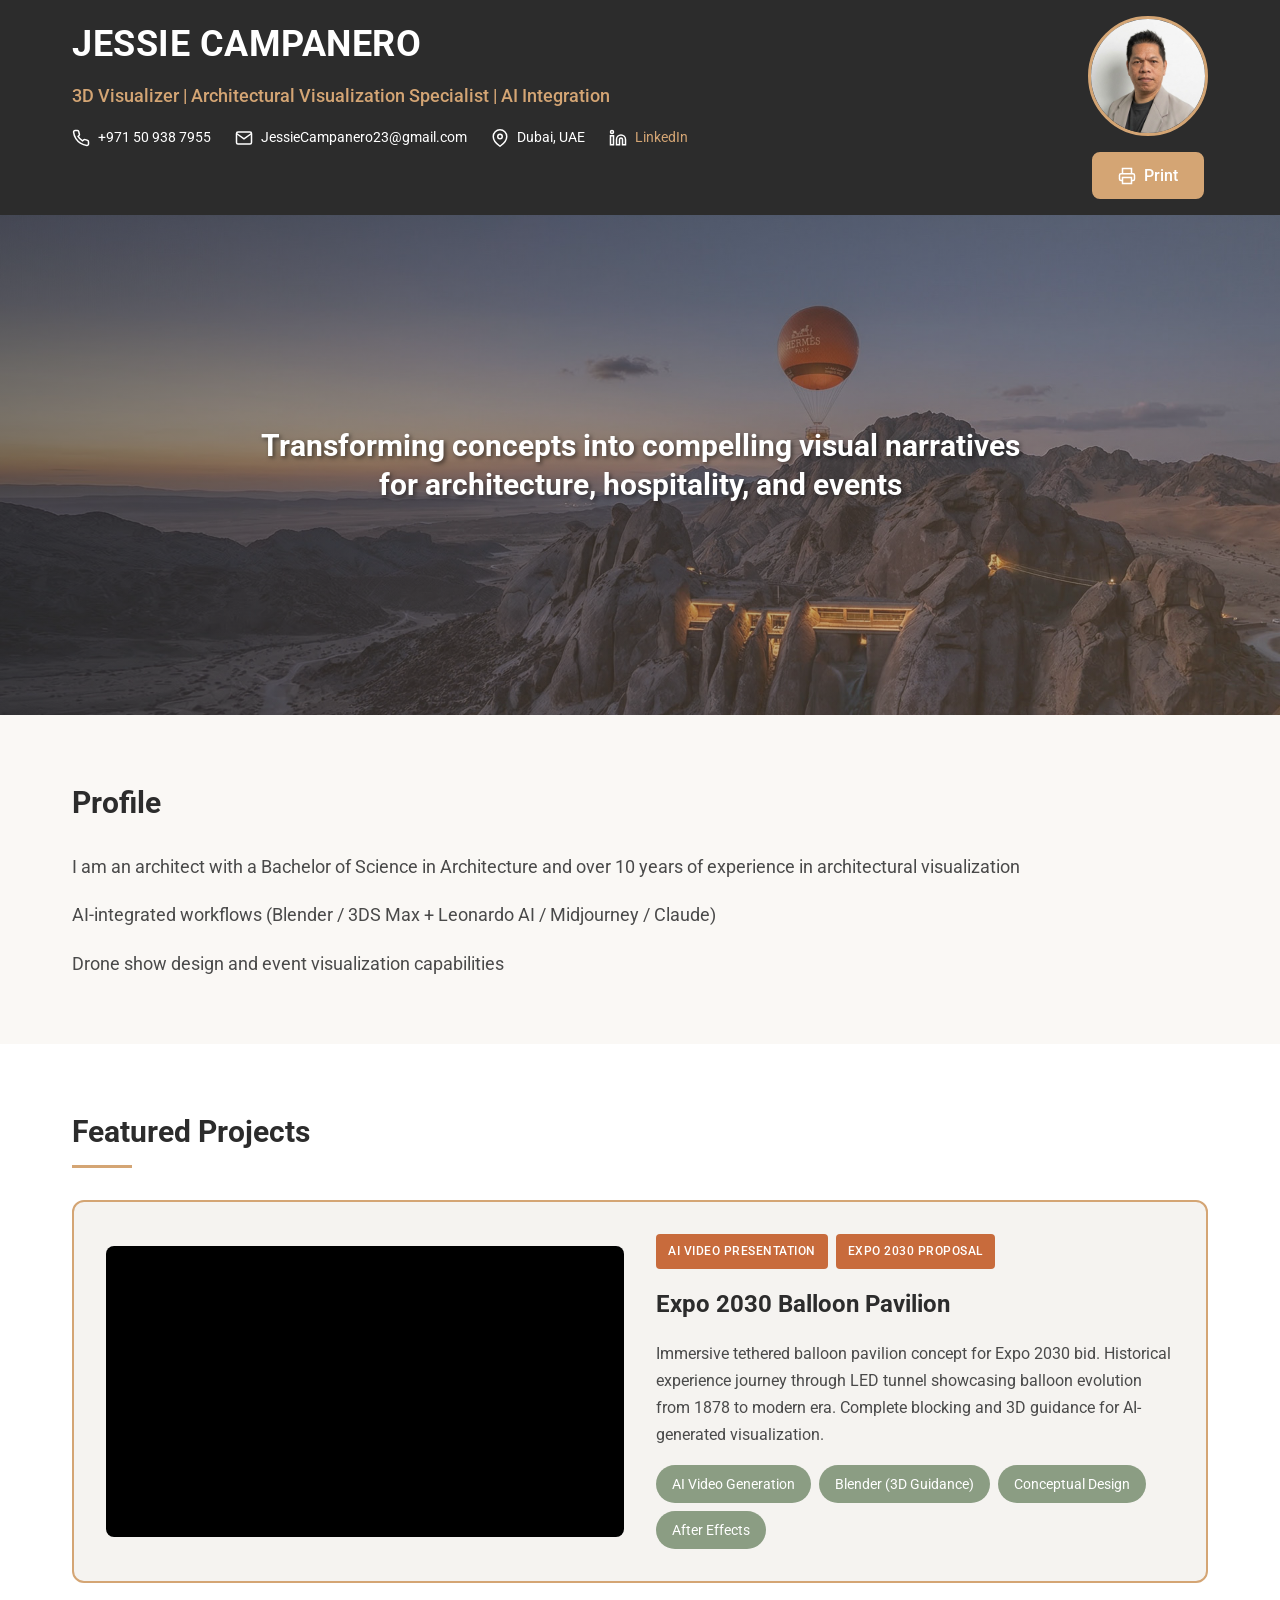
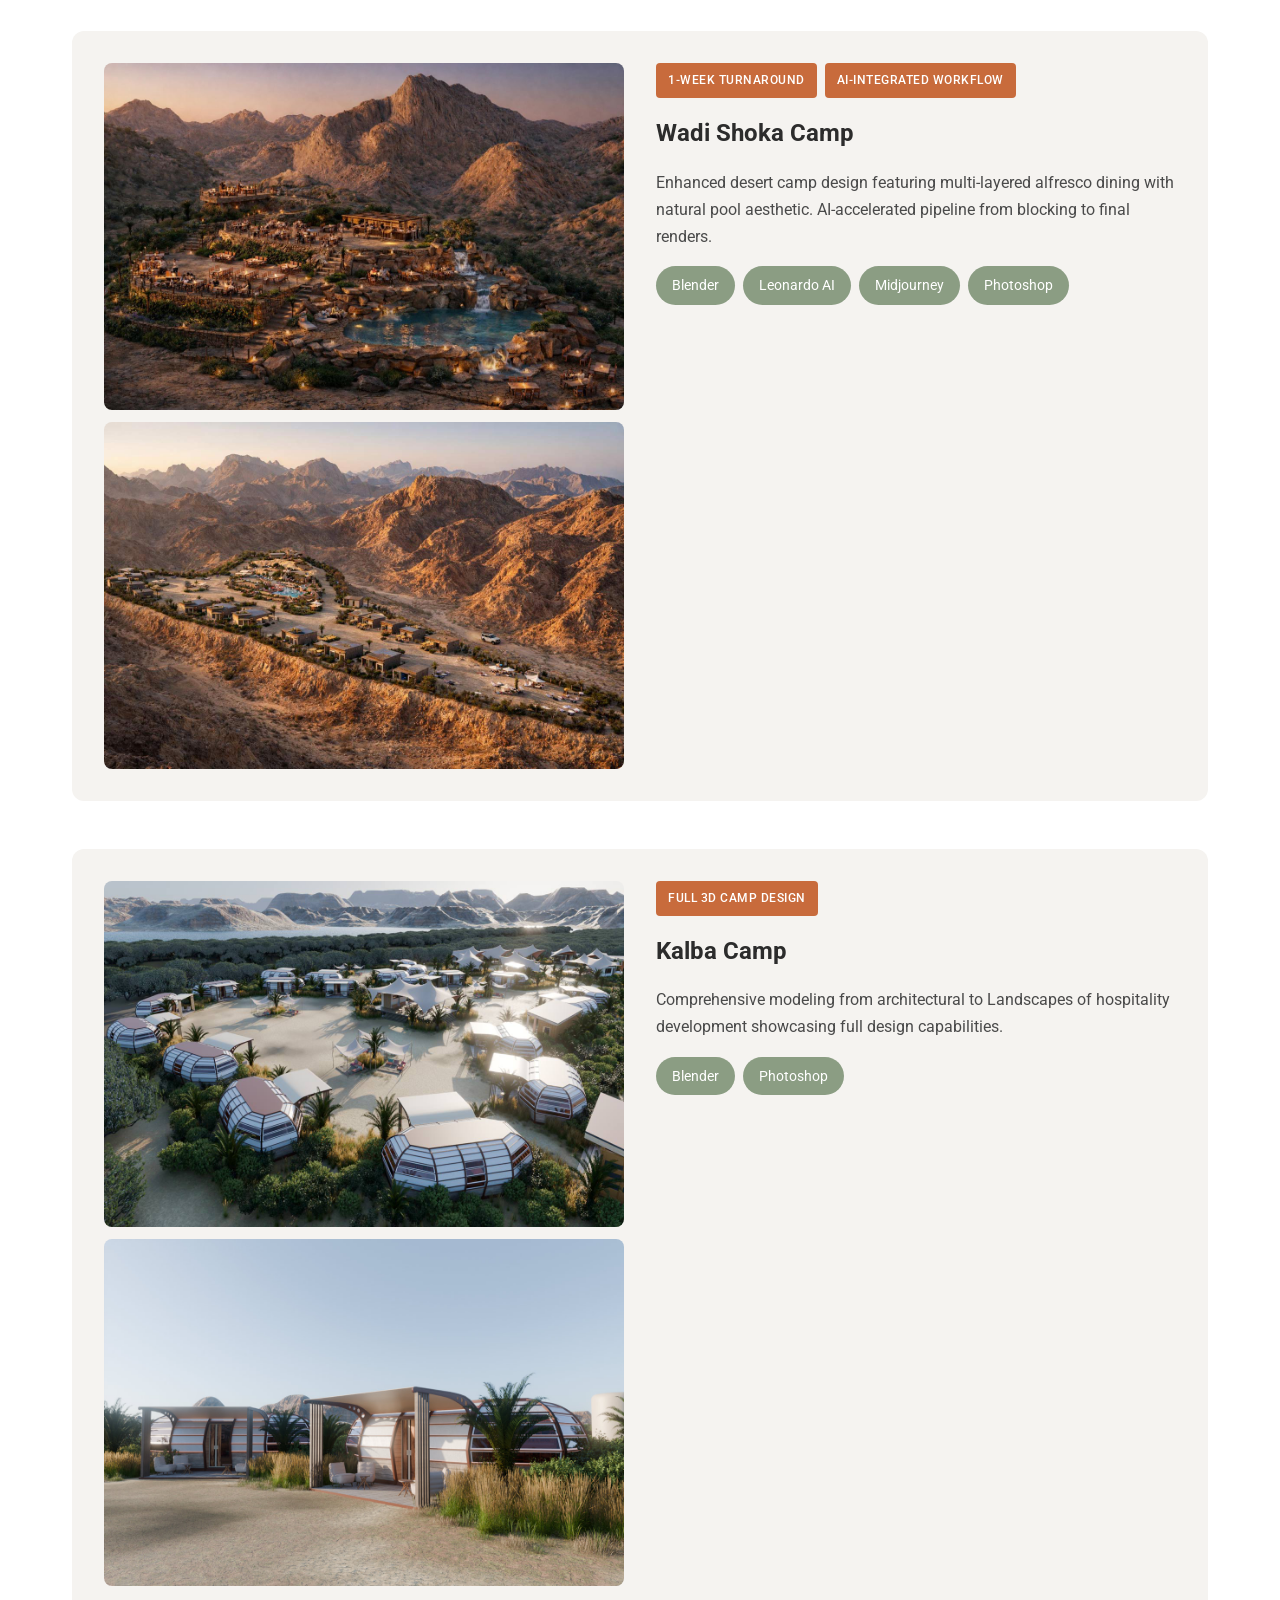
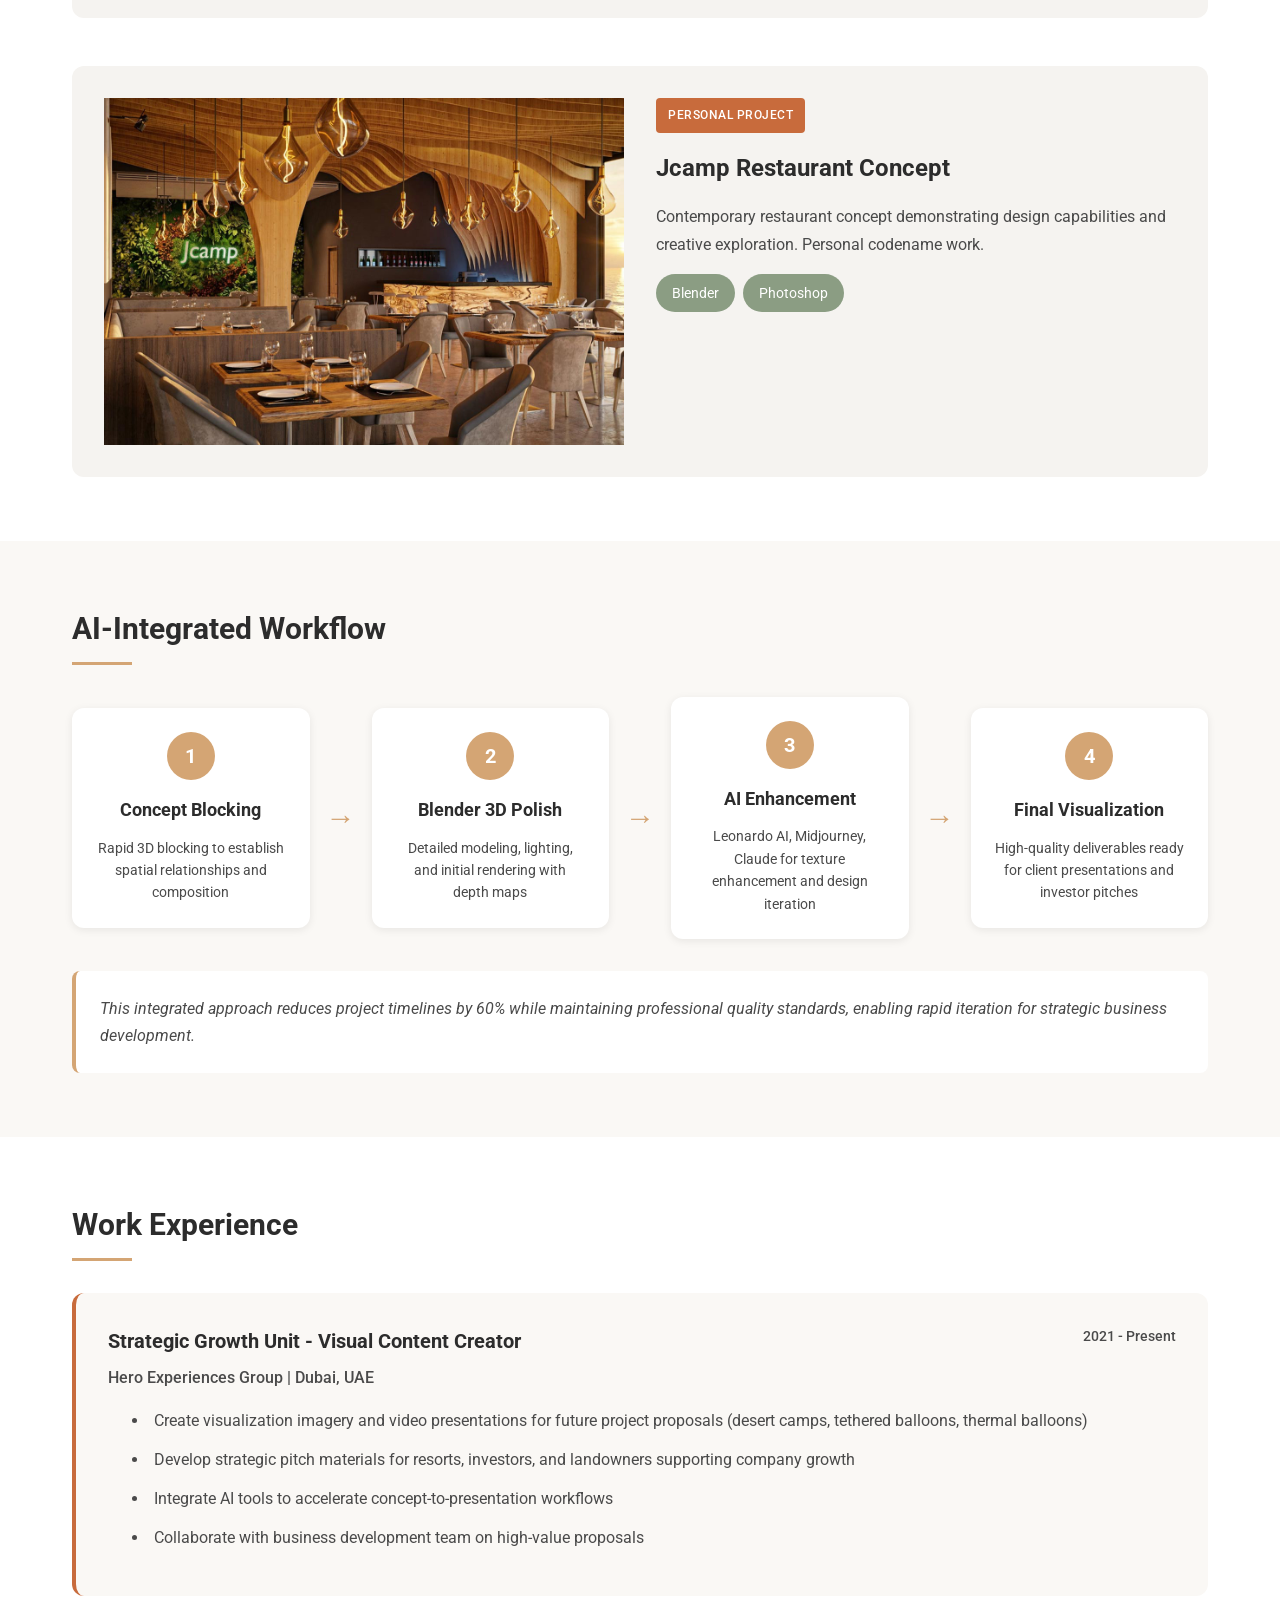
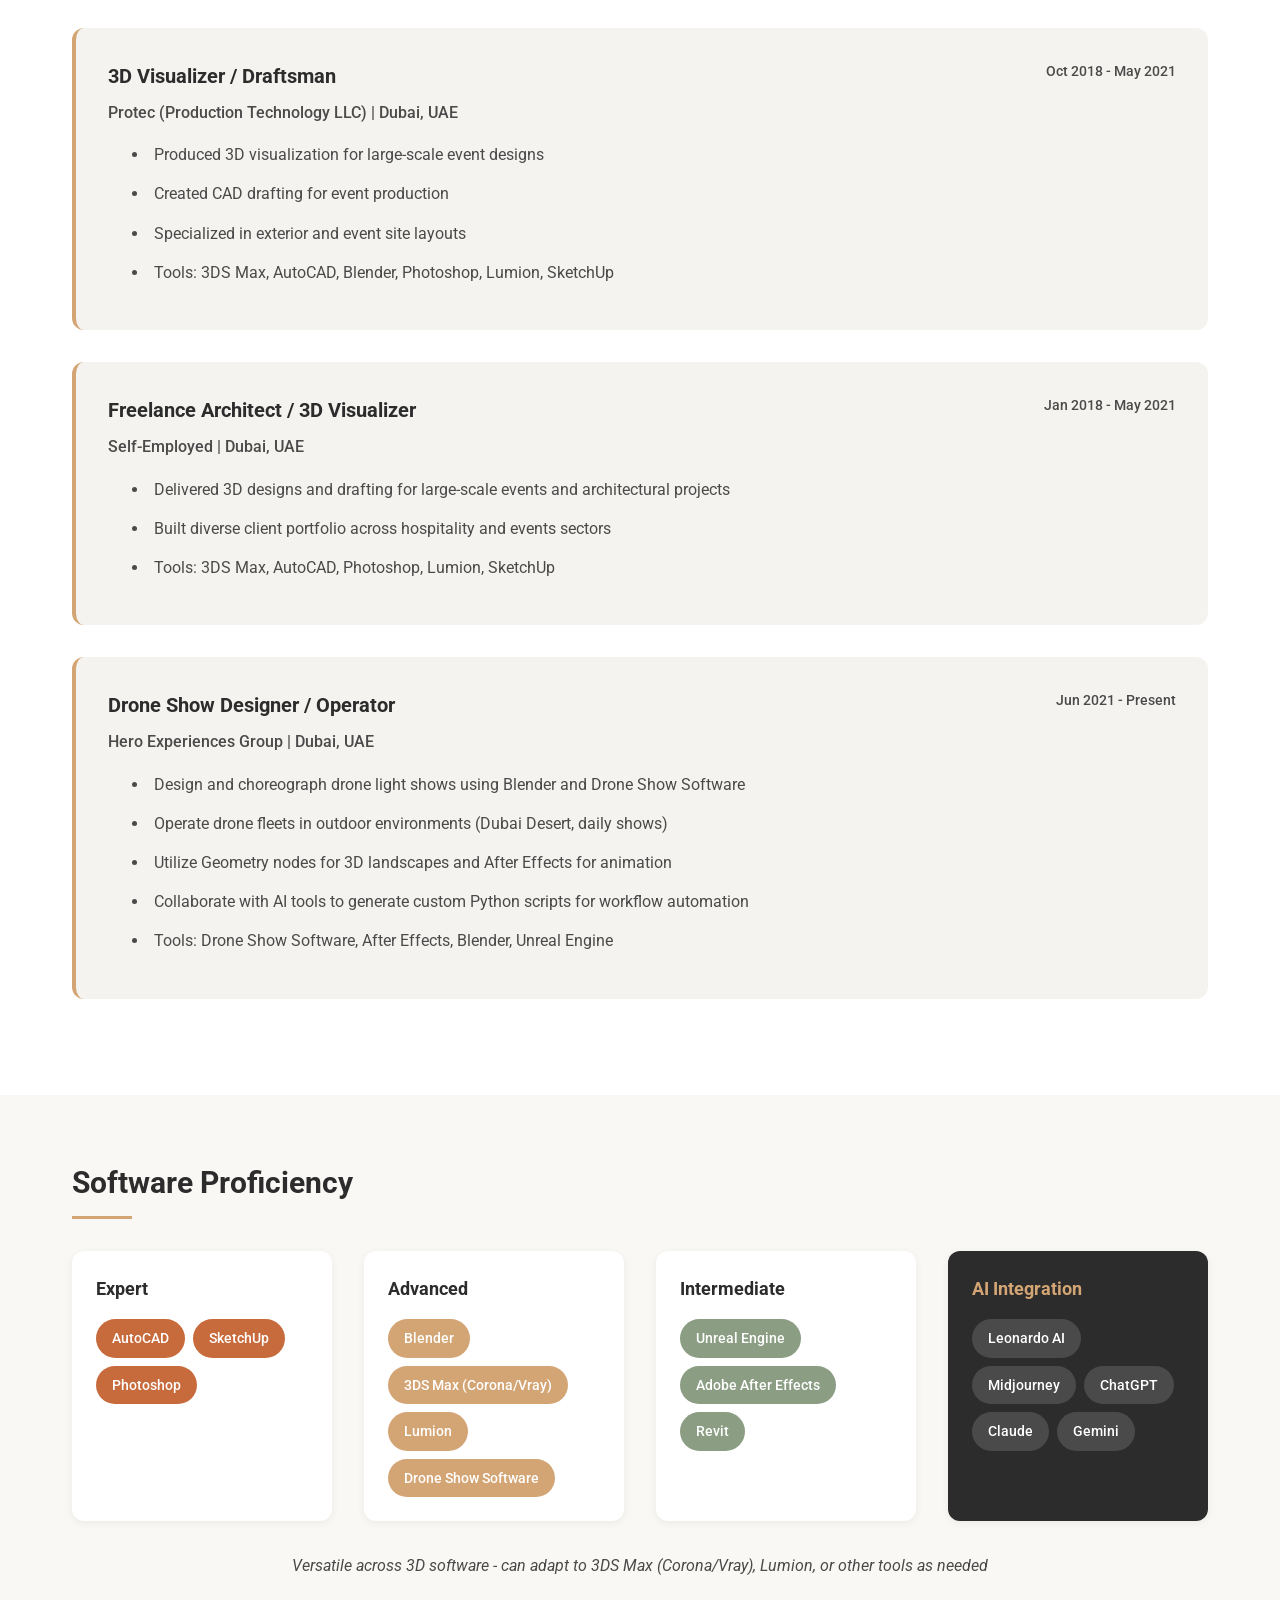
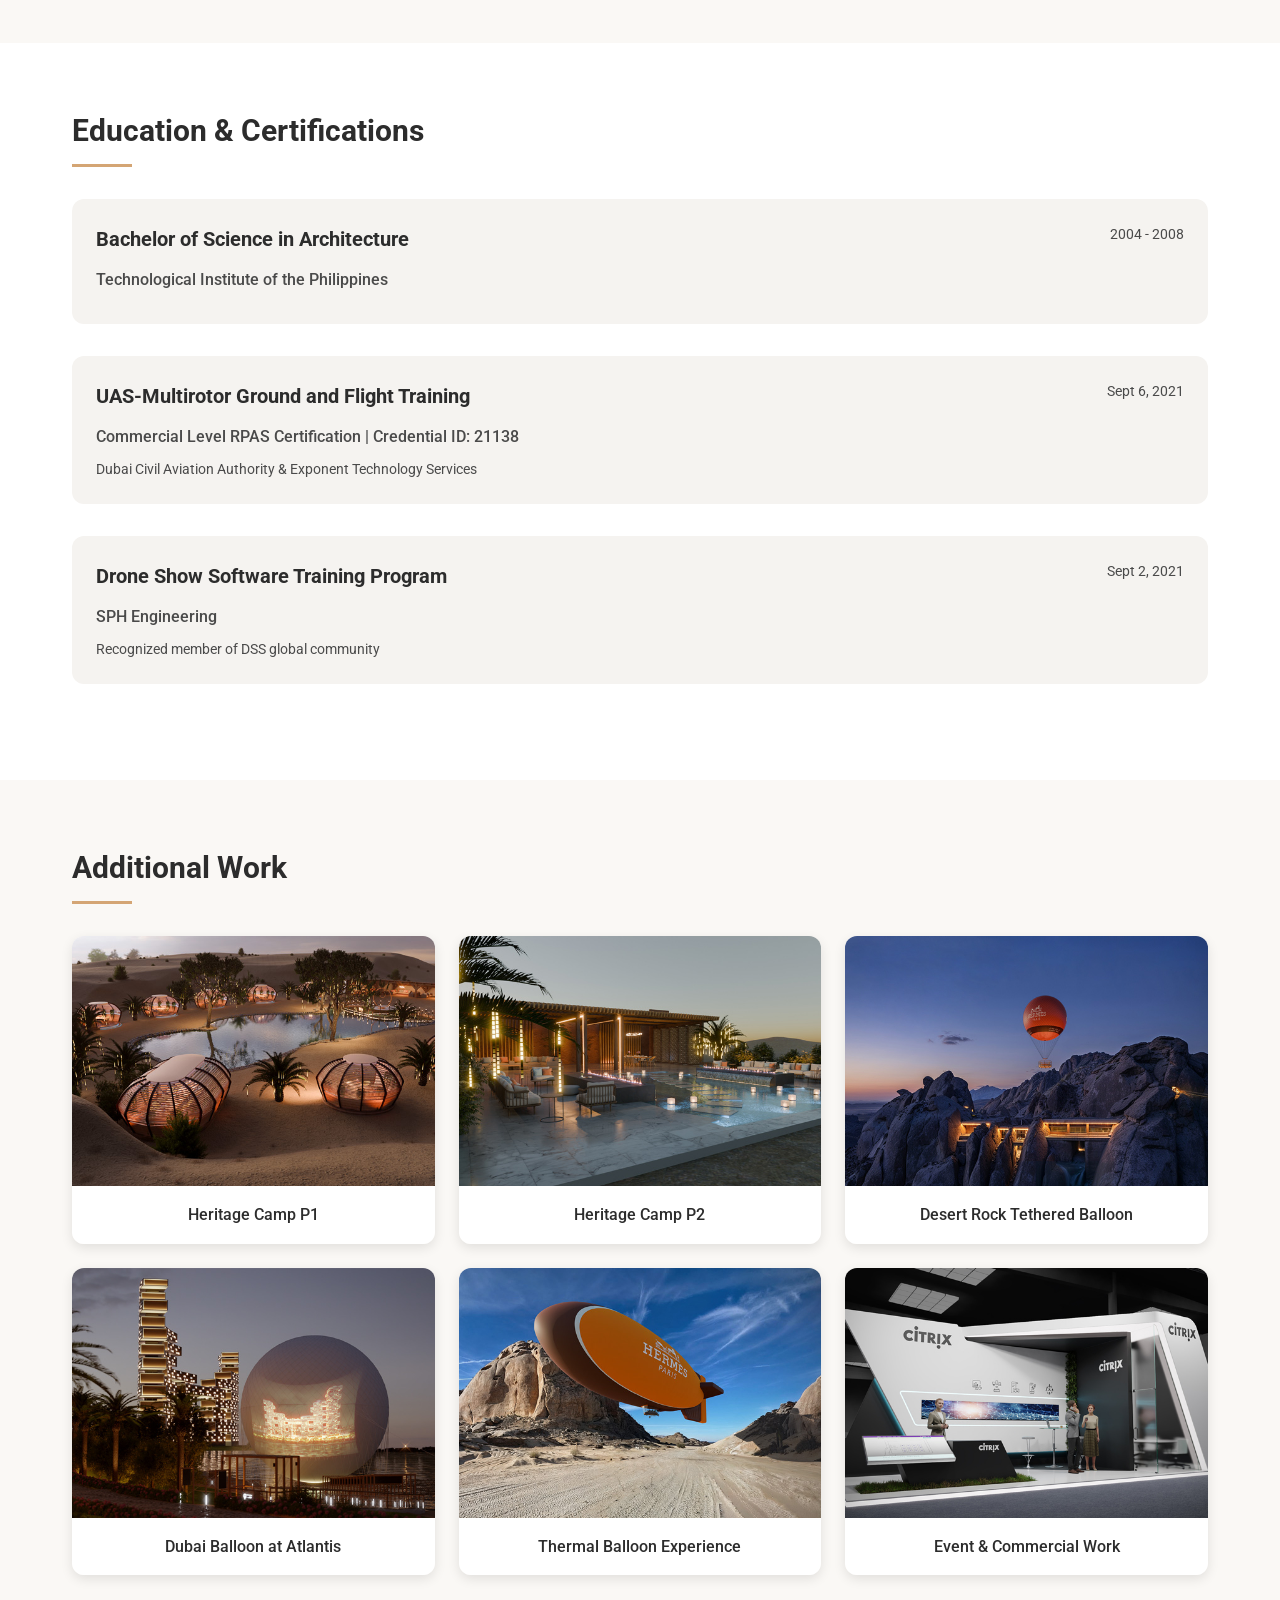
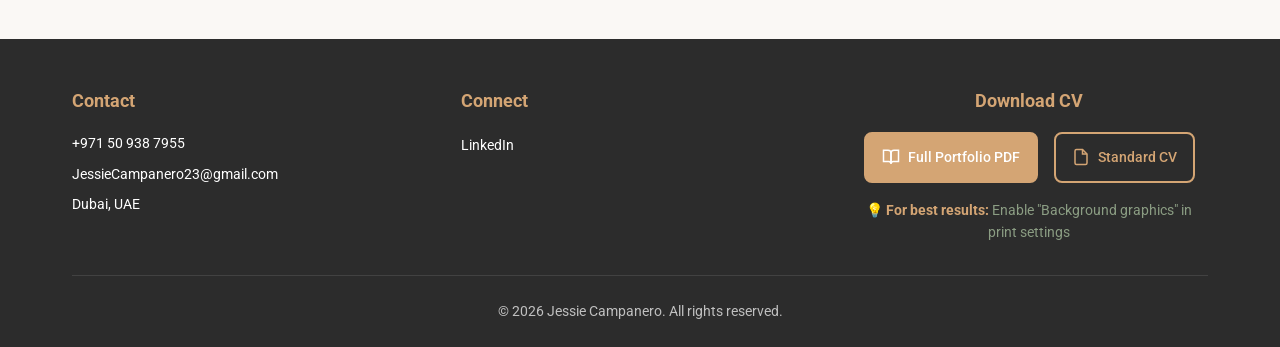
==== commit af31150d: "feat: add background graphics tip and revert skill badge colors User experience improvements: - Add " ====
--- a/index.html
+++ b/index.html
@@ -757,6 +757,7 @@
                             Standard CV
                         </a>
                     </div>
+                    <p class="print-tip">💡 <strong>For best results:</strong> Enable "Background graphics" in print settings</p>
                 </div>
             </div>
             <div class="footer-bottom">
--- a/css/styles.css
+++ b/css/styles.css
@@ -871,6 +871,18 @@
     color: white;
 }
 
+.print-tip {
+    margin-top: var(--spacing-md);
+    font-size: var(--font-size-sm);
+    color: #8B9D83;
+    text-align: center;
+    line-height: 1.6;
+}
+
+.print-tip strong {
+    color: #D4A574;
+}
+
 /* ===================================
    Portfolio Gallery - Print Only
    =================================== */
--- a/css/print.css
+++ b/css/print.css
@@ -14,6 +14,7 @@
     .header,
     .btn-scroll-print,
     .print-section,
+    .print-tip,
     .footer {
         display: none !important;
     }
@@ -313,37 +314,26 @@
         font-size: 8pt;
         padding: 3pt 8pt;
         margin: 2pt;
-        color: #2d2d2d !important; /* Dark fallback for when backgrounds don't print */
-        font-weight: 500;
-        border: 1px solid #ccc;
     }
 
     .skill-badge.expert {
         background-color: #059669 !important;
-        border-color: #059669 !important;
-        -webkit-print-color-adjust: exact;
-        print-color-adjust: exact;
+        color: white !important;
     }
 
     .skill-badge.advanced {
         background-color: #2563eb !important;
-        border-color: #2563eb !important;
-        -webkit-print-color-adjust: exact;
-        print-color-adjust: exact;
+        color: white !important;
     }
 
     .skill-badge.intermediate {
         background-color: #d97706 !important;
-        border-color: #d97706 !important;
-        -webkit-print-color-adjust: exact;
-        print-color-adjust: exact;
+        color: white !important;
     }
 
     .skill-badge.ai {
         background-color: #8B7355 !important;
-        border-color: #8B7355 !important;
-        -webkit-print-color-adjust: exact;
-        print-color-adjust: exact;
+        color: white !important;
     }
 
     /* Education */
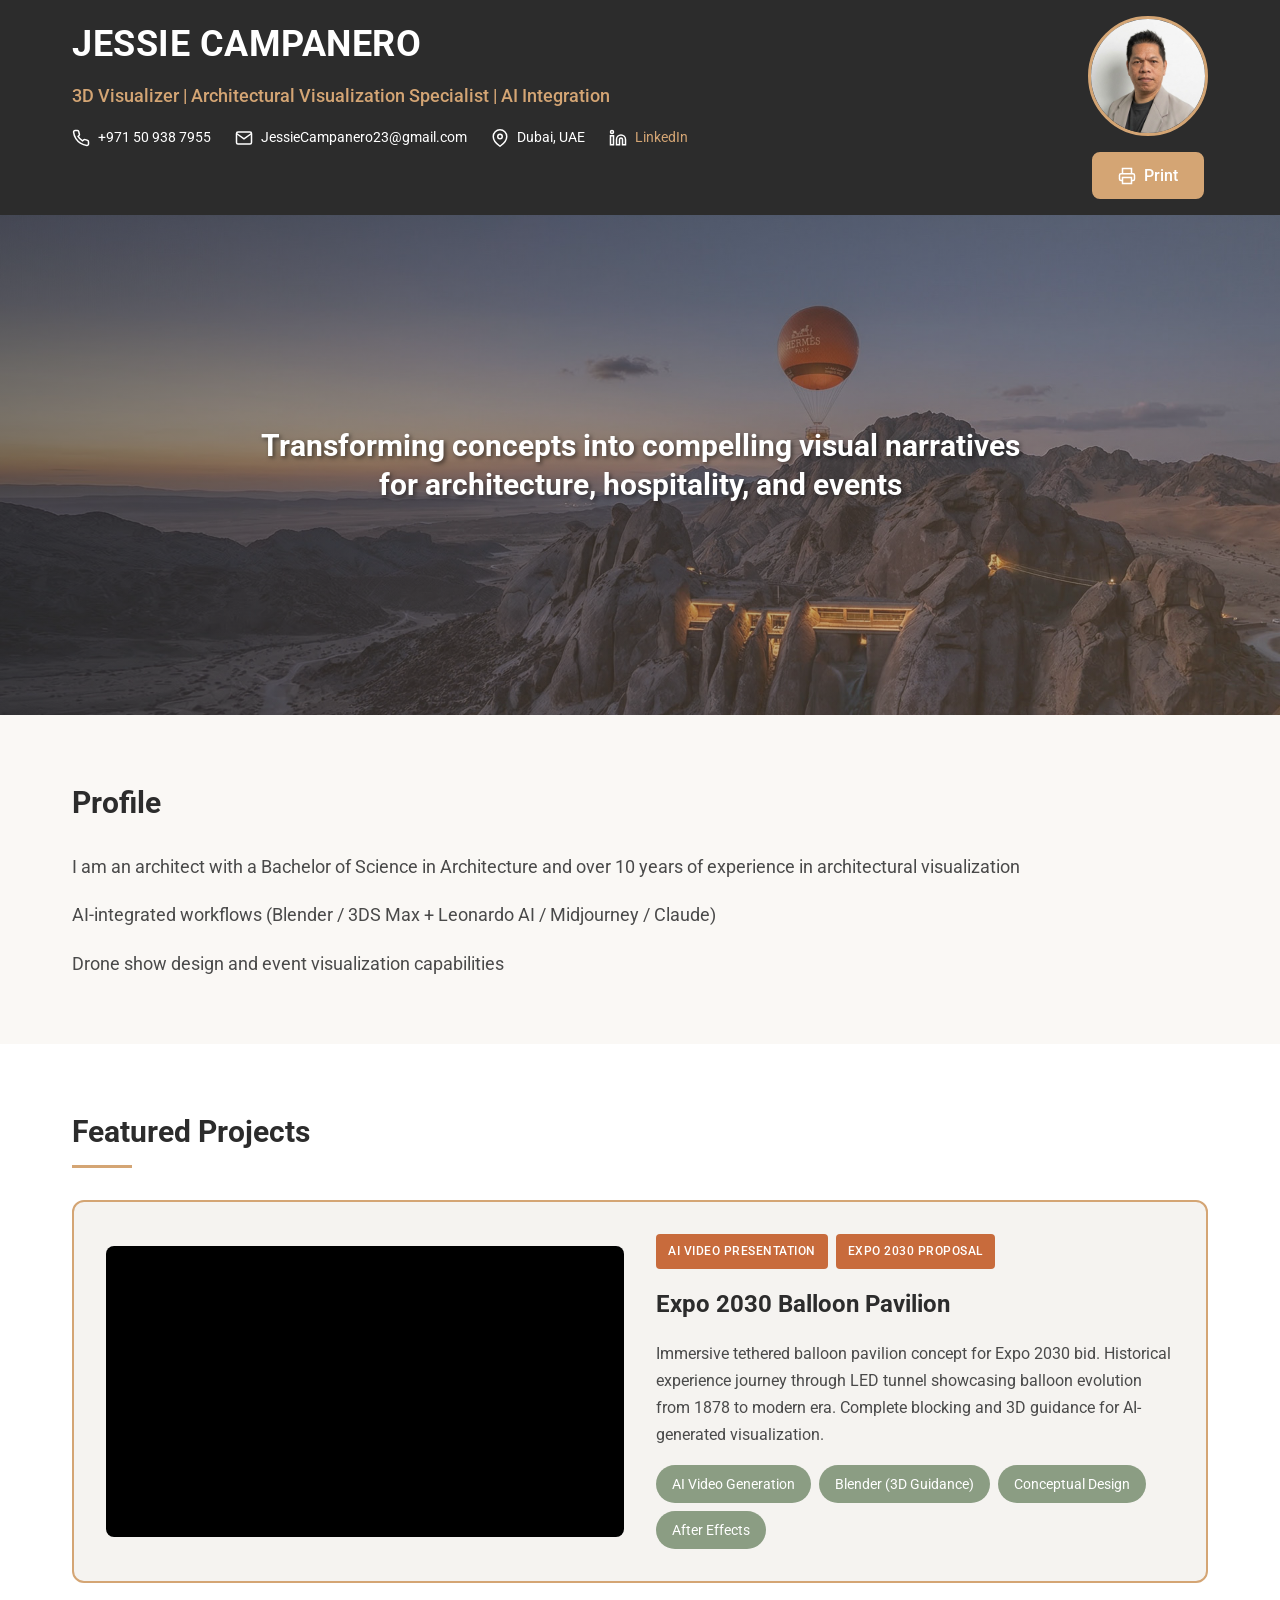
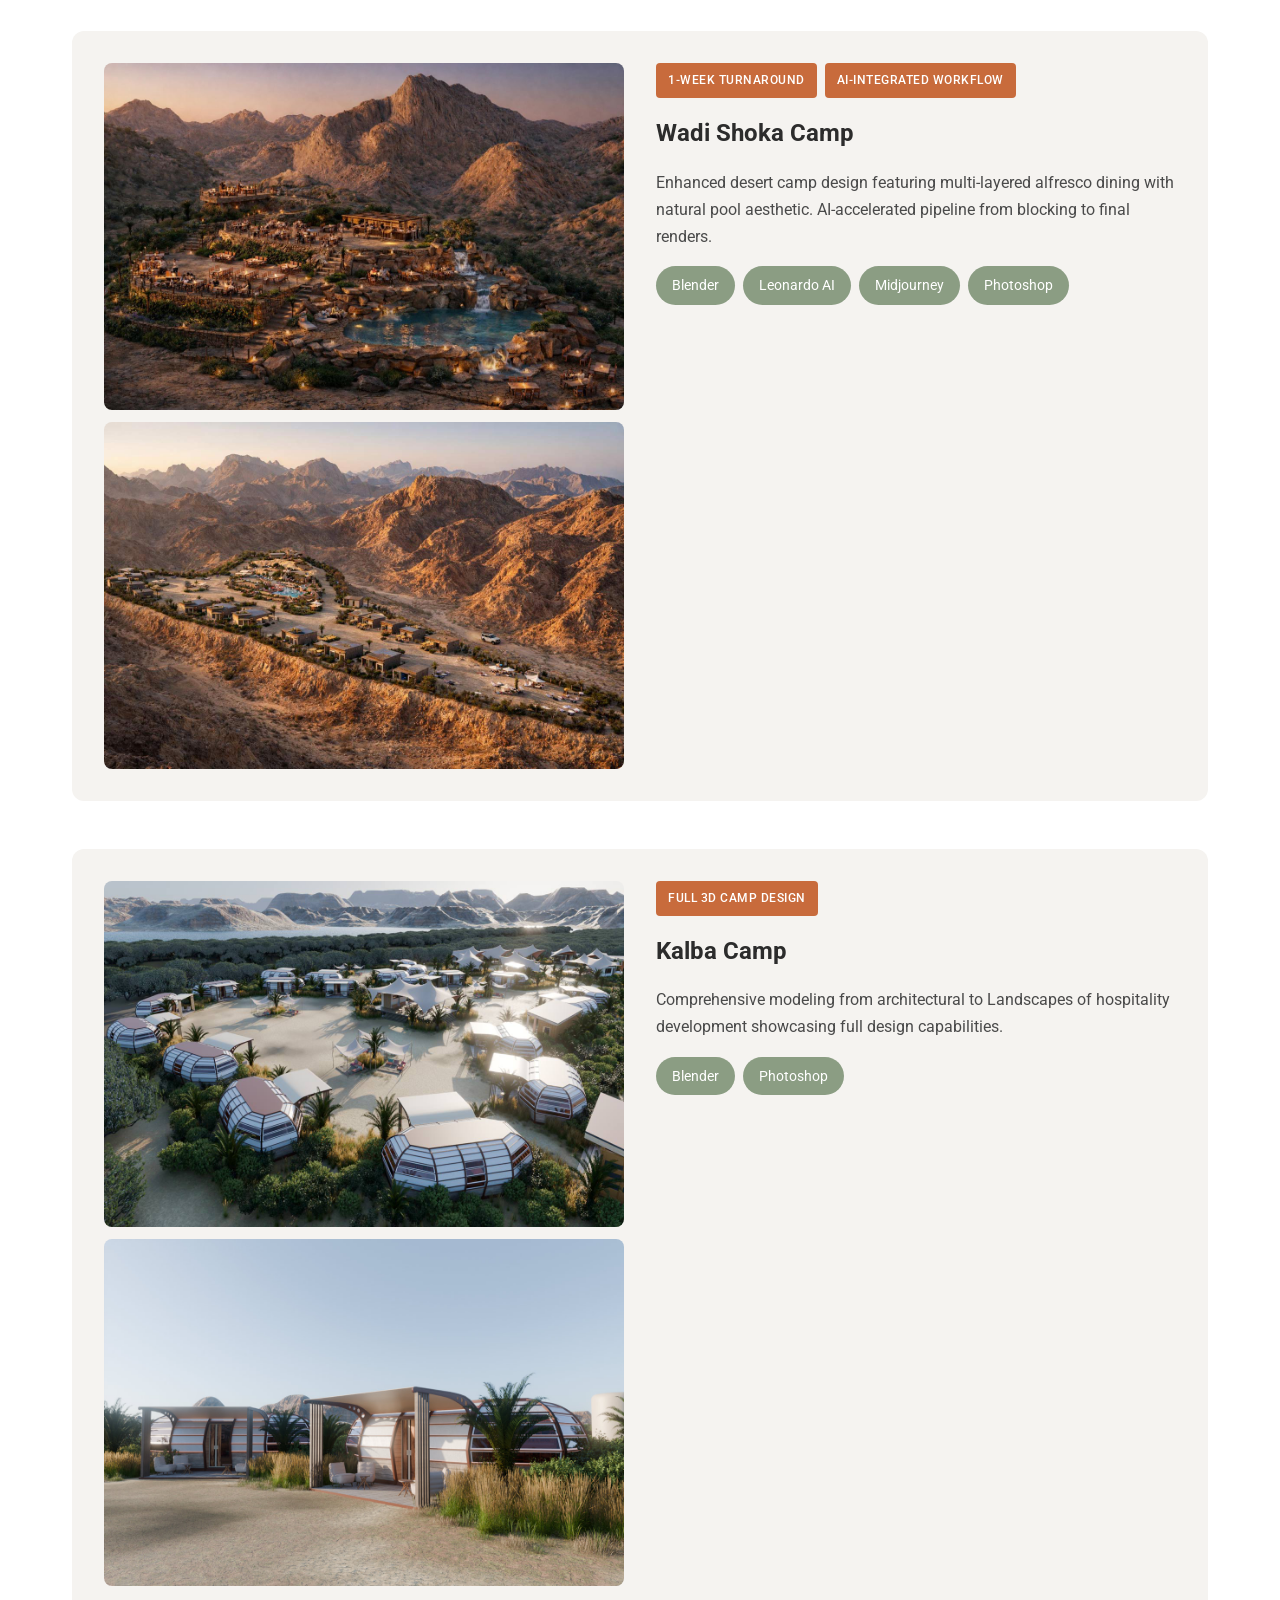
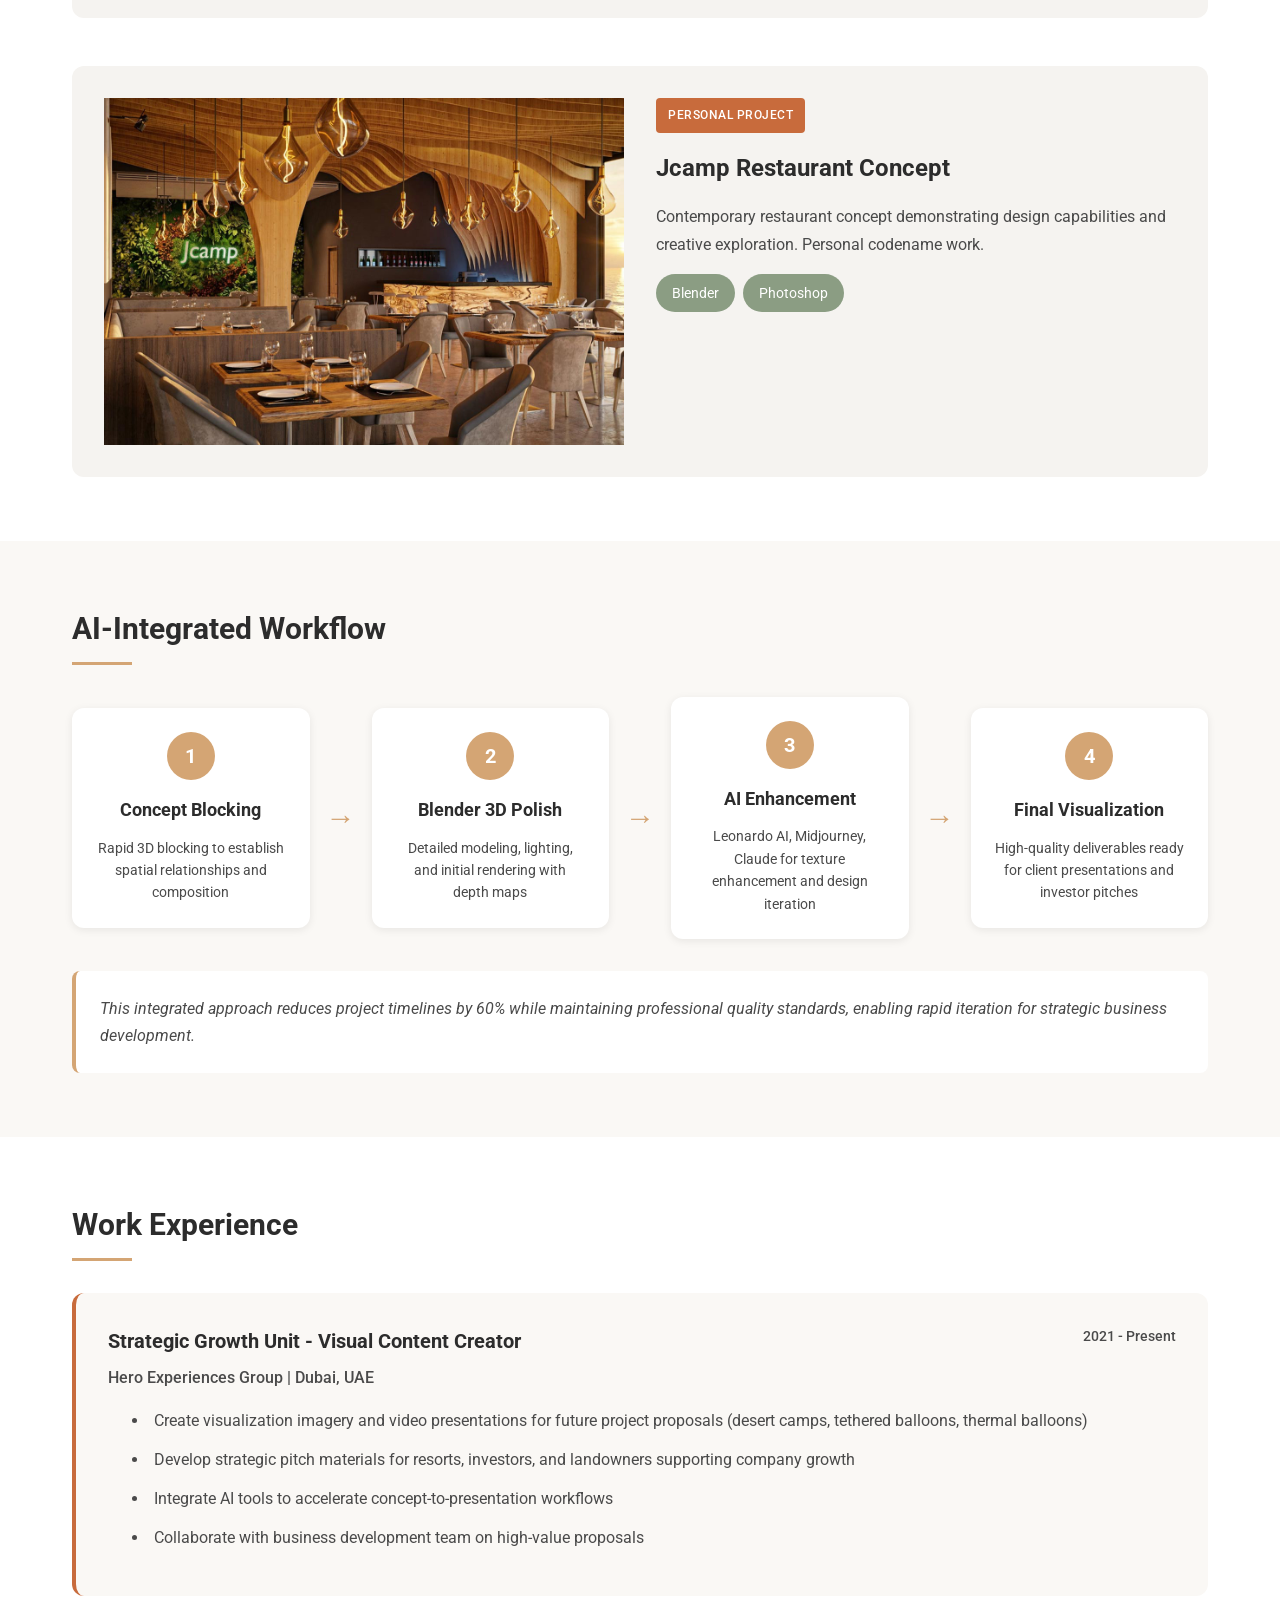
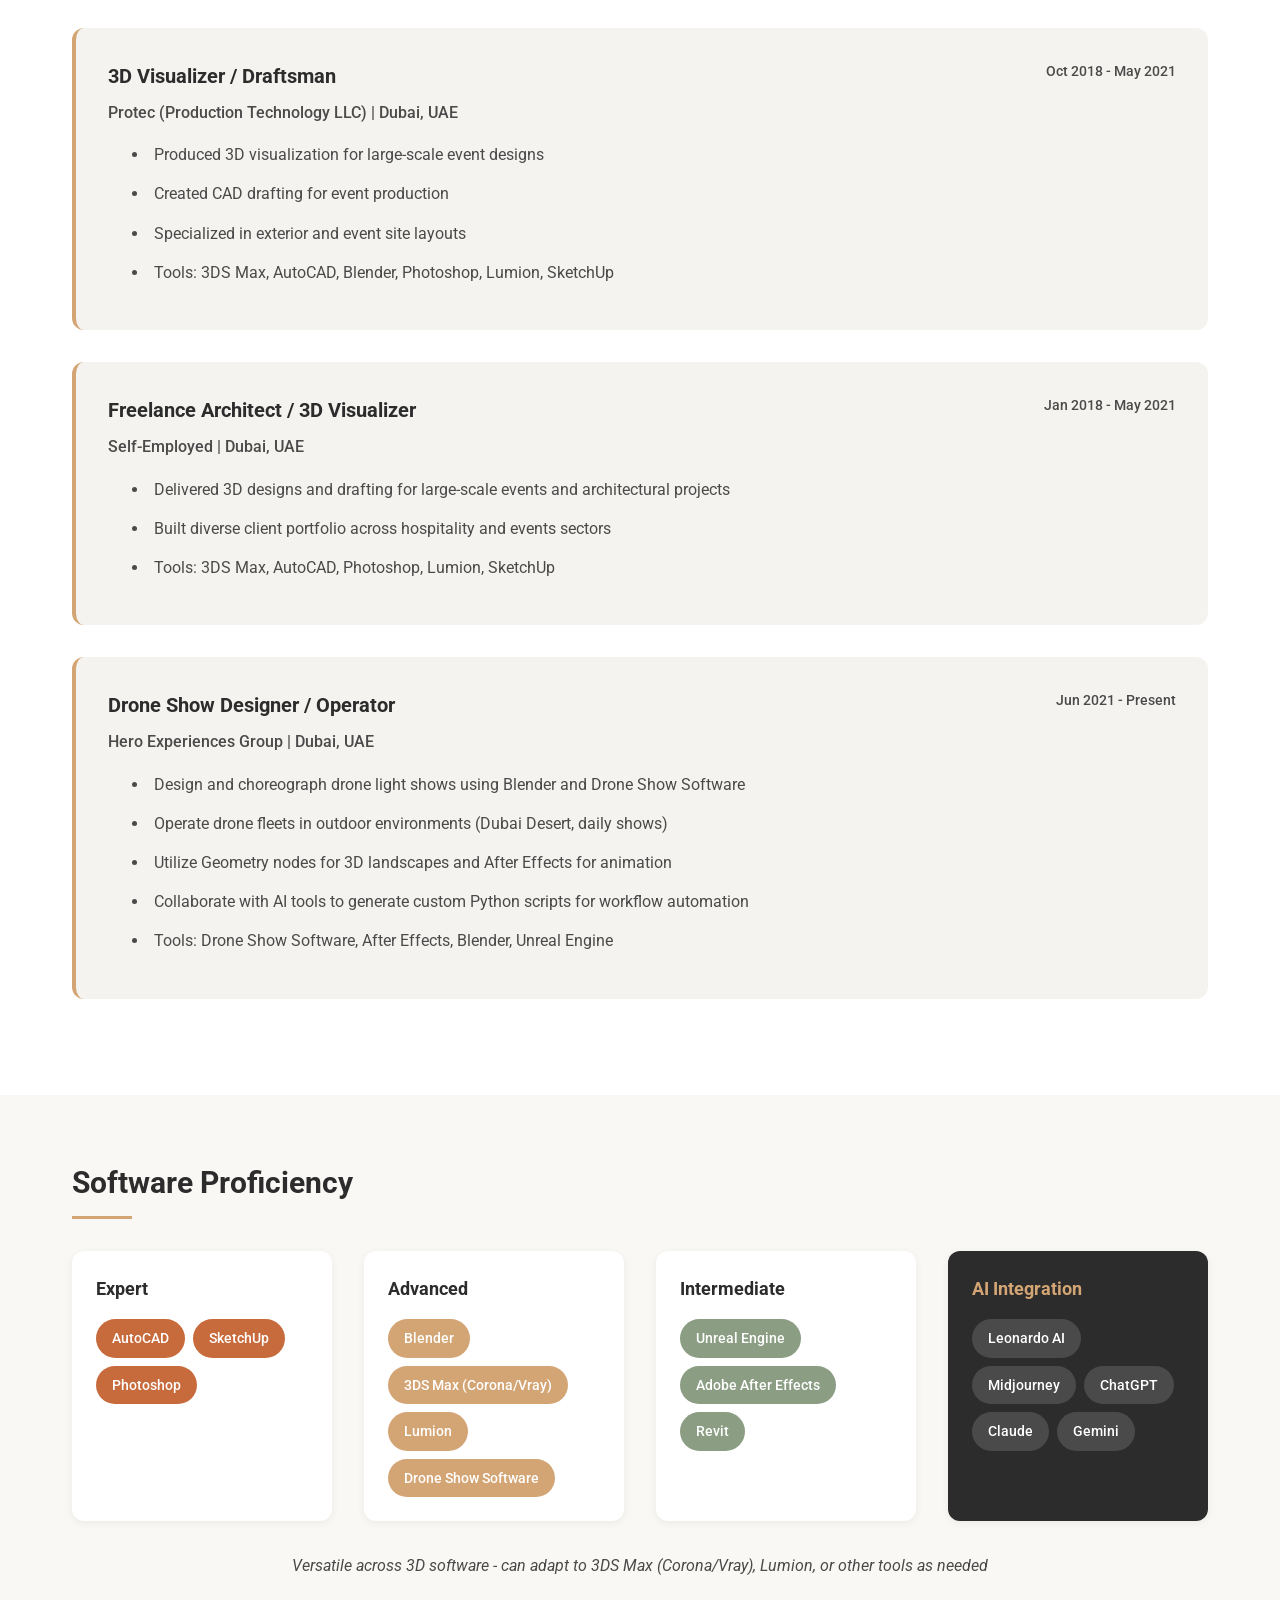
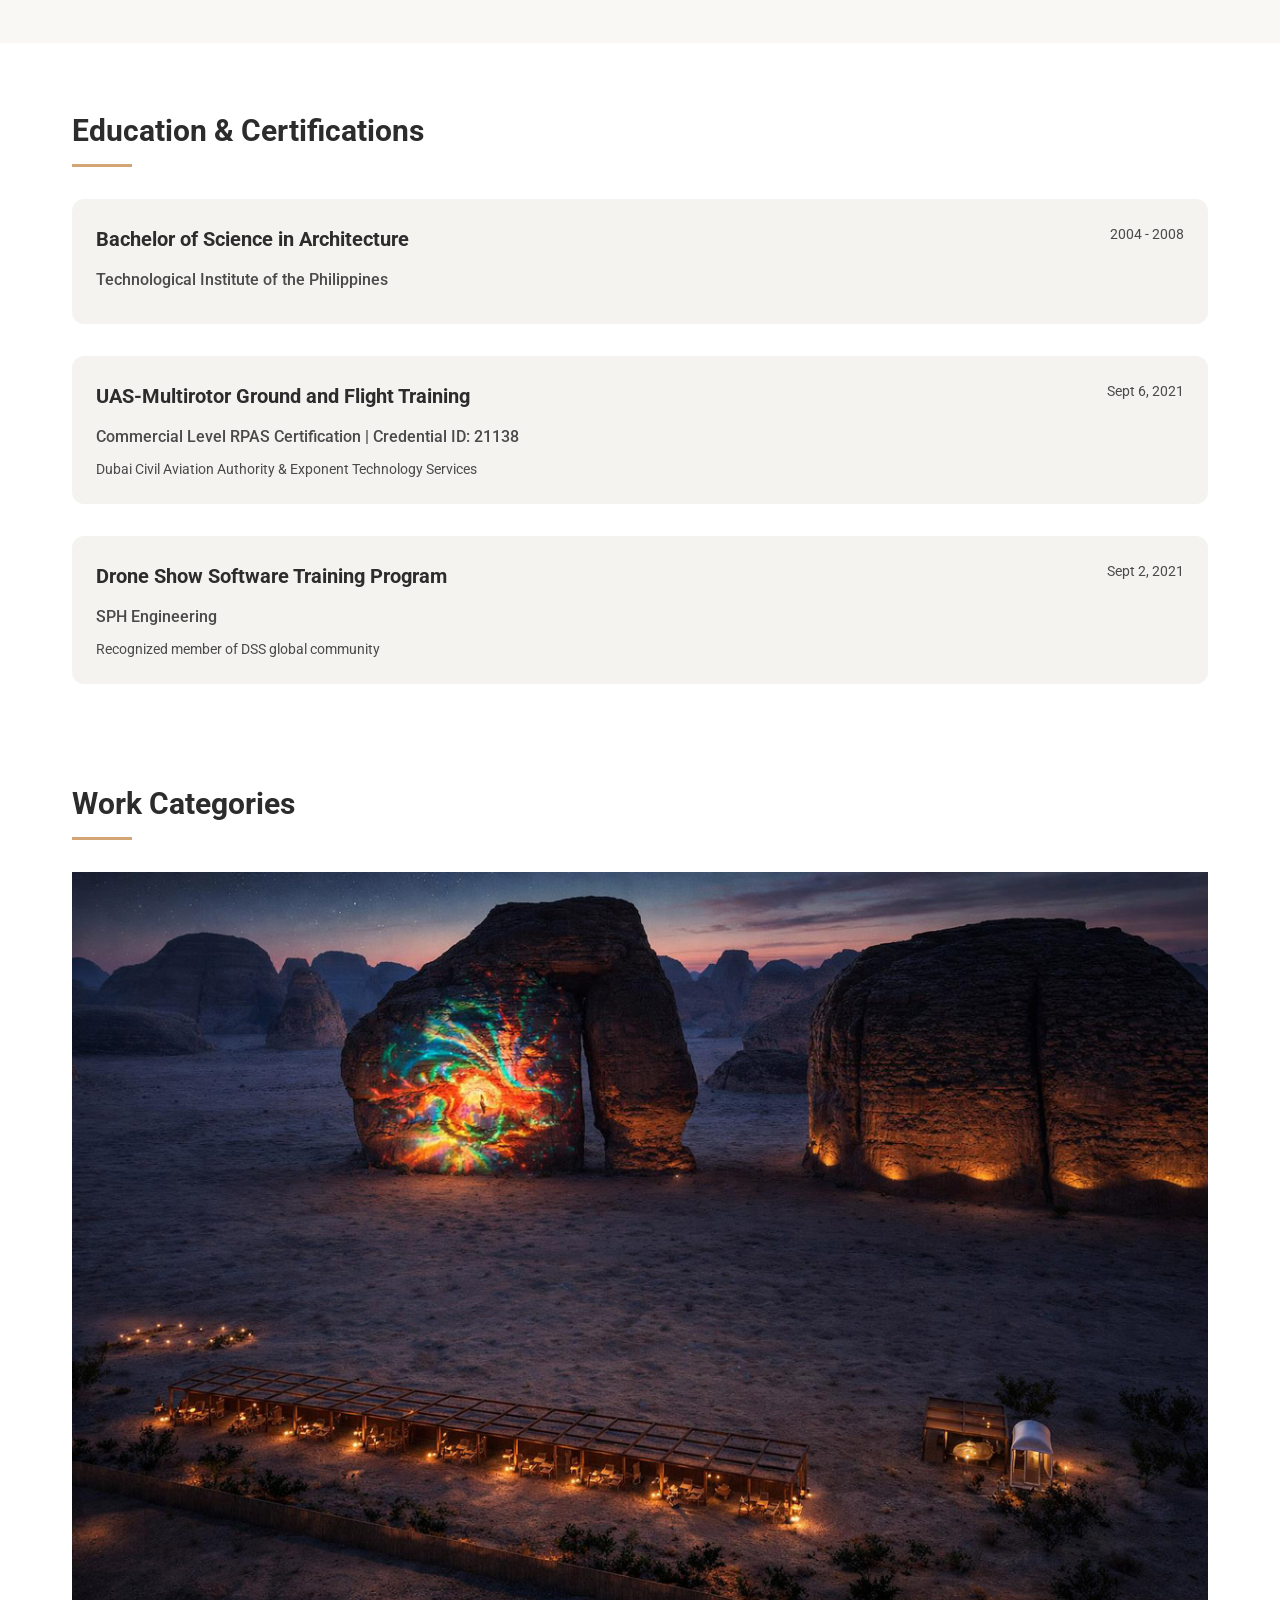
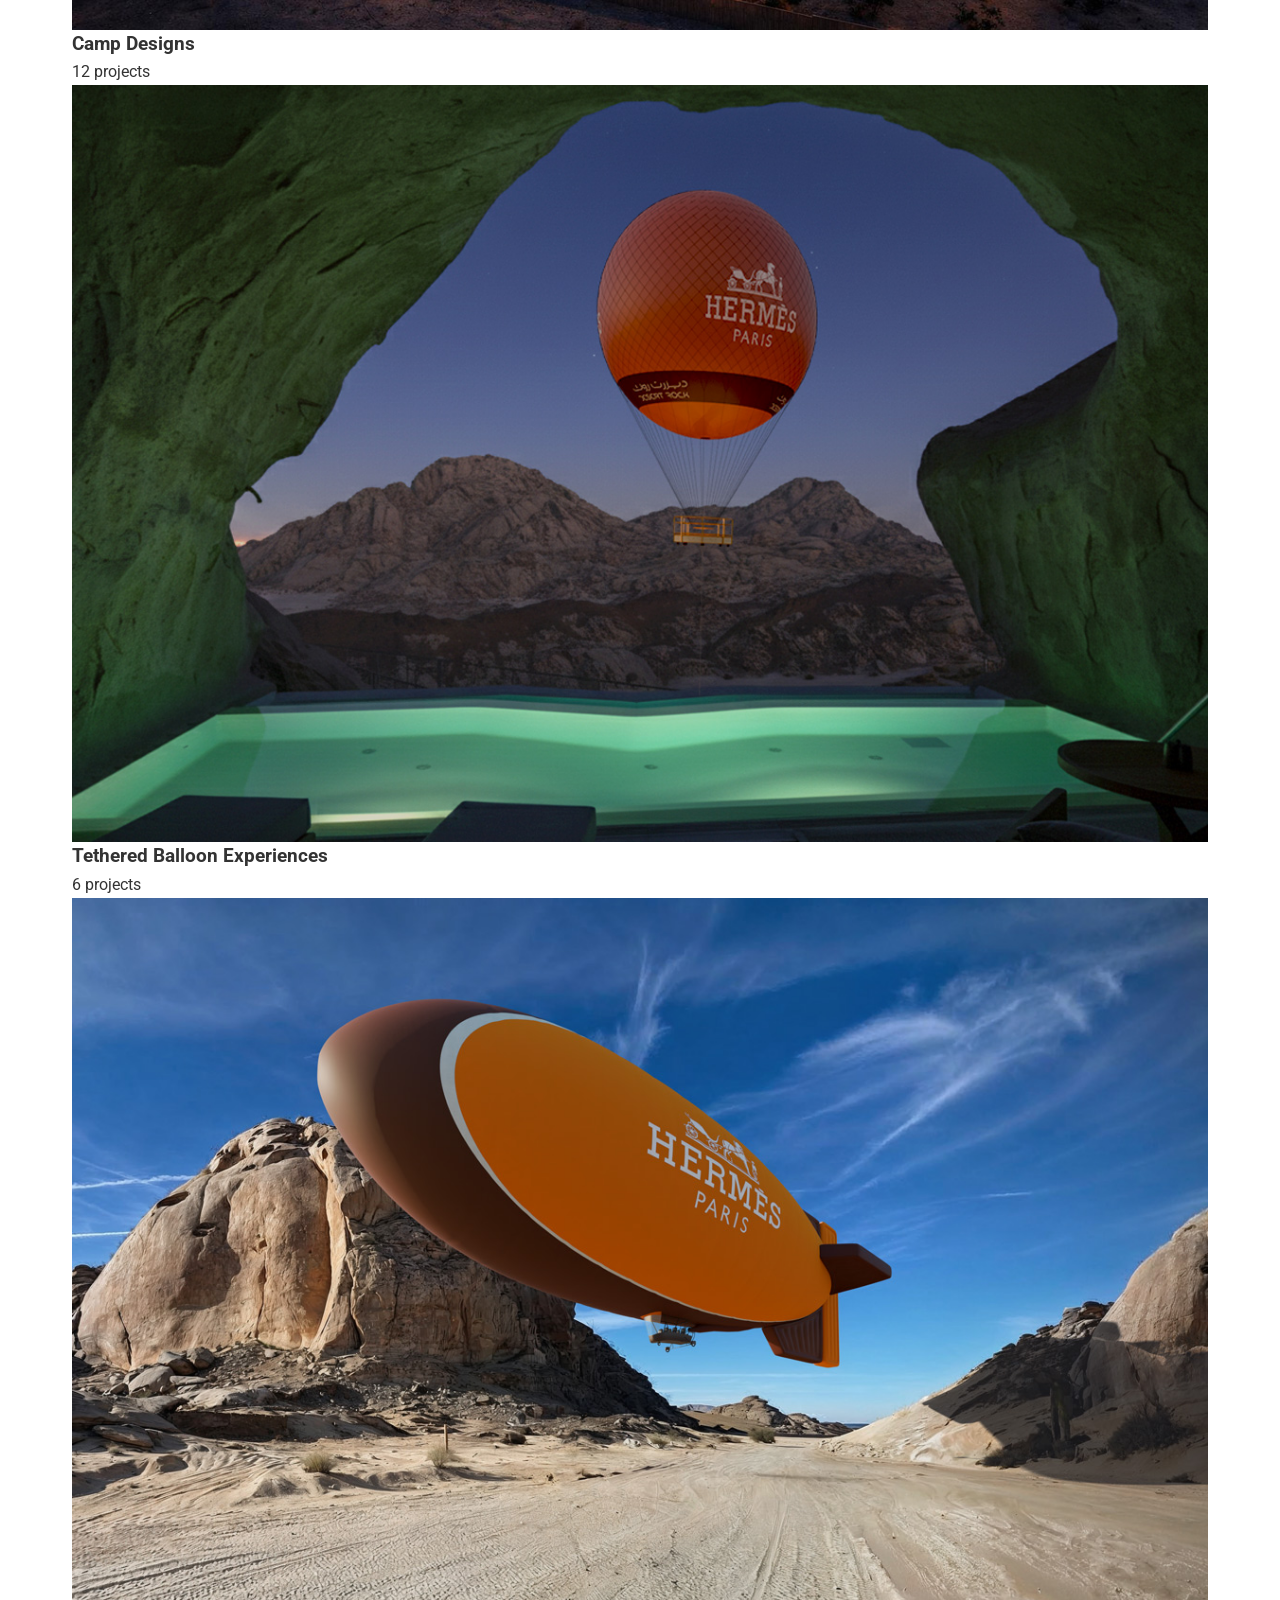
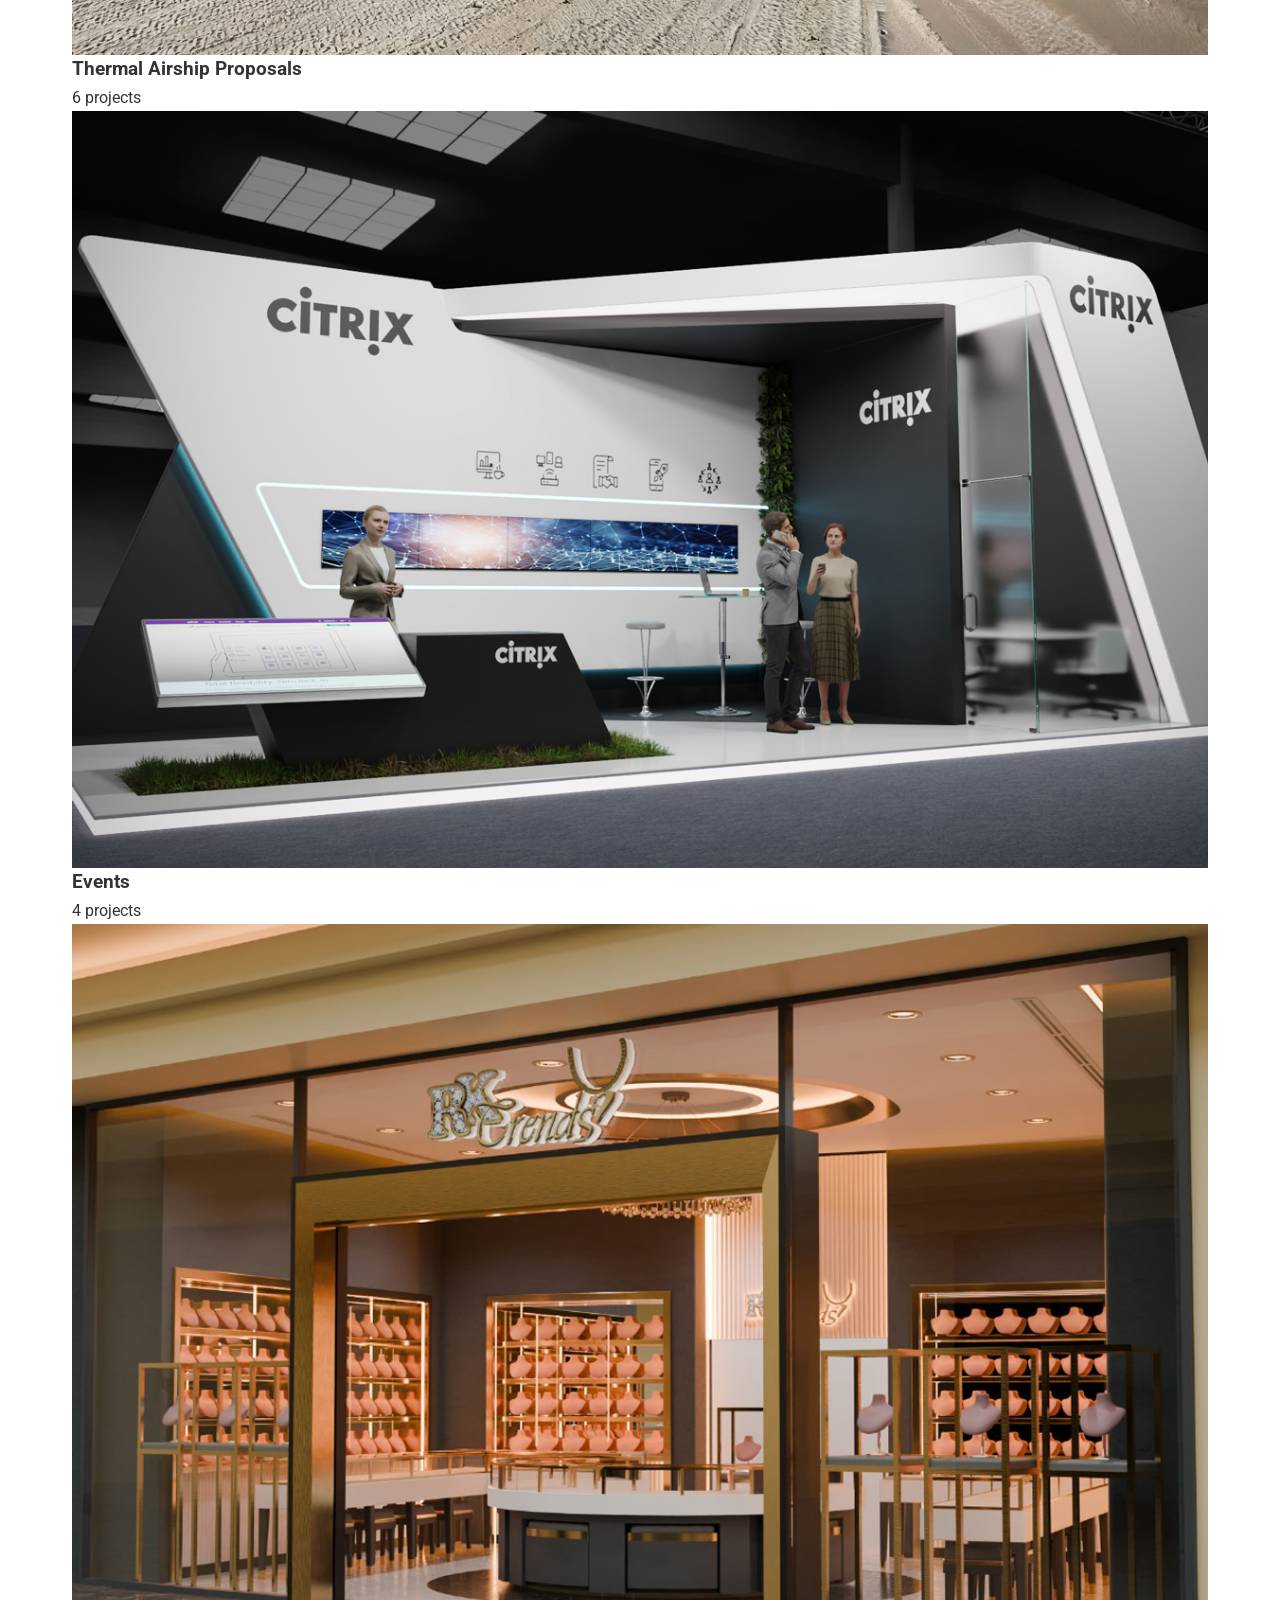
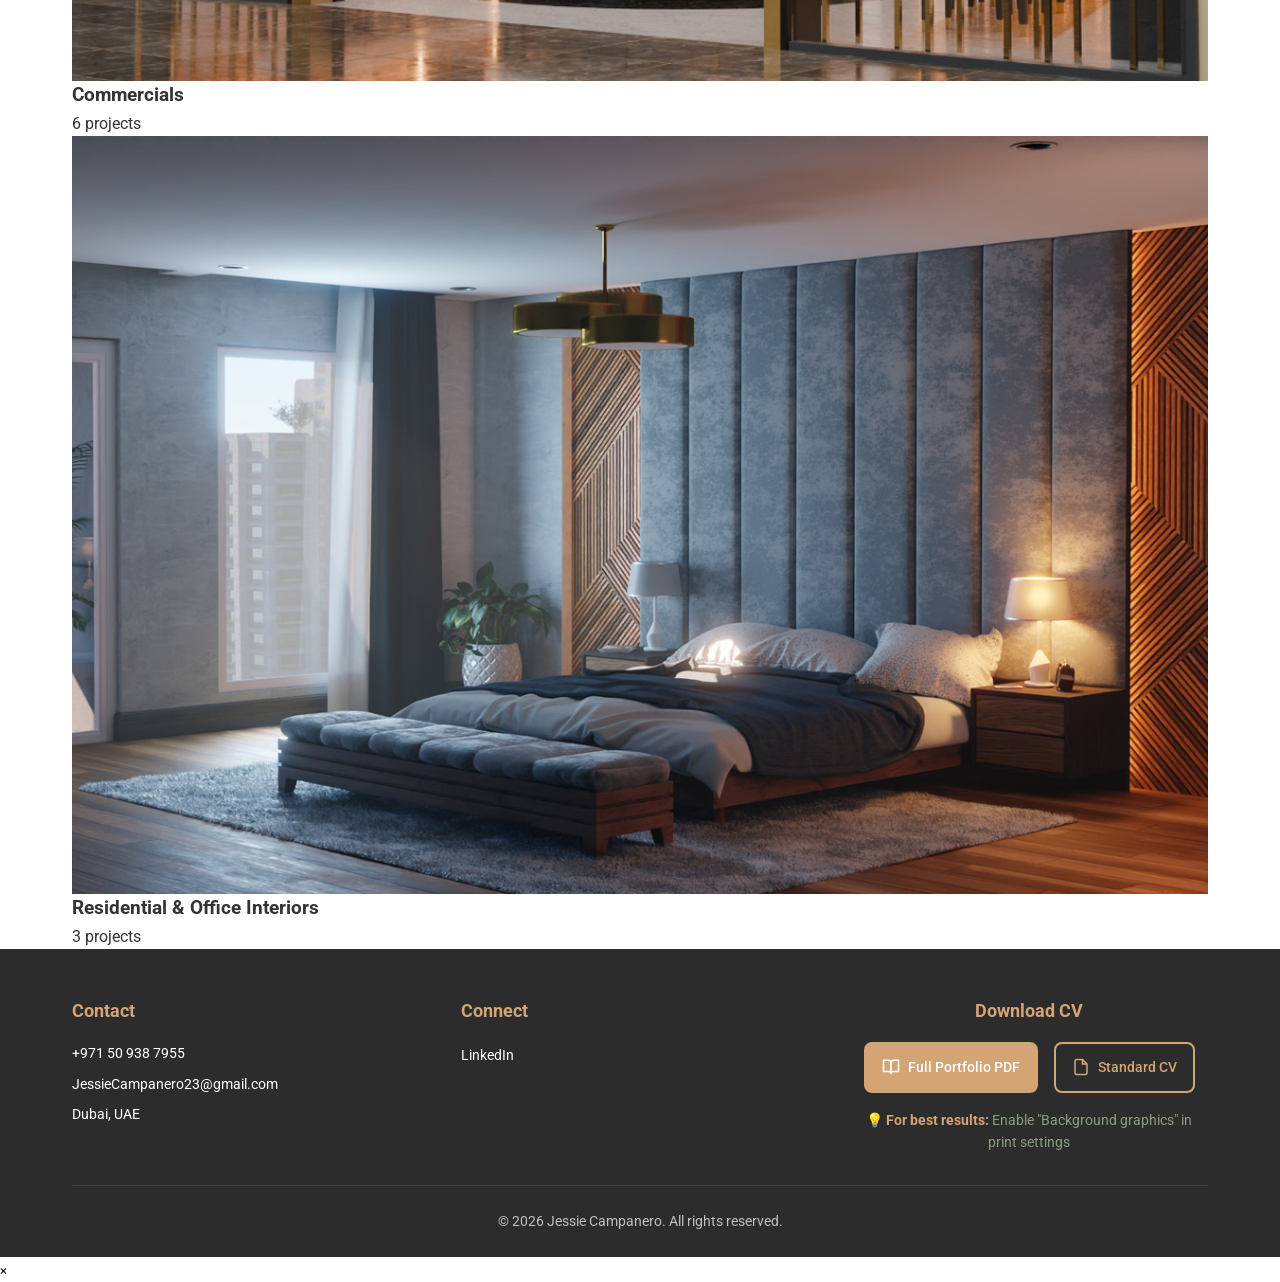
==== commit 3f227826: "feat: replace Additional Work with Work Categories HTML Replace static thumbnails with 6 category ca" ====
--- a/index.html
+++ b/index.html
@@ -19,6 +19,9 @@
     <link rel="preconnect" href="https://fonts.googleapis.com">
     <link rel="preconnect" href="https://fonts.gstatic.com" crossorigin>
     <link href="https://fonts.googleapis.com/css2?family=Roboto:wght@400;500;700&display=swap" rel="stylesheet">
+
+    <!-- Swiper CSS -->
+    <link rel="stylesheet" href="https://cdn.jsdelivr.net/npm/swiper@9.4.1/swiper-bundle.min.css">
 
     <!-- Stylesheets -->
     <link rel="stylesheet" href="css/styles.css">
@@ -523,40 +526,76 @@
         </div>
     </section>
 
-    <section class="portfolio-thumbnails">
-        <div class="container">
-            <h2 class="section-title">Additional Work</h2>
-            <div class="thumbnails-grid">
-
-                <figure class="thumbnail-item">
-                    <img src="images/portfolio/heritage-camp-p1.jpg" alt="Heritage Camp Phase 1" loading="lazy">
-                    <figcaption>Heritage Camp P1</figcaption>
-                </figure>
-
-                <figure class="thumbnail-item">
-                    <img src="images/portfolio/heritage-camp-p2.jpg" alt="Heritage Camp Phase 2" loading="lazy">
-                    <figcaption>Heritage Camp P2</figcaption>
-                </figure>
-
-                <figure class="thumbnail-item">
-                    <img src="images/portfolio/desert-rock-balloon.jpg" alt="Desert Rock Tethered Balloon" loading="lazy">
-                    <figcaption>Desert Rock Tethered Balloon</figcaption>
-                </figure>
-
-                <figure class="thumbnail-item">
-                    <img src="images/portfolio/dubai-balloon.jpg" alt="Dubai Balloon at Atlantis" loading="lazy">
-                    <figcaption>Dubai Balloon at Atlantis</figcaption>
-                </figure>
-
-                <figure class="thumbnail-item">
-                    <img src="images/portfolio/thermal-balloon.jpg" alt="Thermal Balloon Experience" loading="lazy">
-                    <figcaption>Thermal Balloon Experience</figcaption>
-                </figure>
-
-                <figure class="thumbnail-item">
-                    <img src="images/portfolio/event-stall.jpg" alt="Event & Commercial Work" loading="lazy">
-                    <figcaption>Event & Commercial Work</figcaption>
-                </figure>
+    <section class="work-categories">
+        <div class="container">
+            <h2 class="section-title">Work Categories</h2>
+            <div class="categories-grid">
+
+                <!-- Card 1: Camp Designs -->
+                <article class="category-card" data-category="camps">
+                    <div class="card-deck-wrapper">
+                        <div class="preview-image">
+                            <img src="images/portfolio-gallery/camps/Elephant-rock-camp-01.jpg" alt="Camp Designs Preview - Elephant Rock Camp" loading="lazy">
+                        </div>
+                    </div>
+                    <h3 class="category-title">Camp Designs</h3>
+                    <p class="category-count">12 projects</p>
+                </article>
+
+                <!-- Card 2: Tethered Balloon Experiences -->
+                <article class="category-card" data-category="tetheredBalloons">
+                    <div class="card-deck-wrapper">
+                        <div class="preview-image">
+                            <img src="images/portfolio-gallery/balloons-tethered/desert-rock-balloon2.jpg" alt="Tethered Balloon Experiences Preview - Desert Rock" loading="lazy">
+                        </div>
+                    </div>
+                    <h3 class="category-title">Tethered Balloon Experiences</h3>
+                    <p class="category-count">6 projects</p>
+                </article>
+
+                <!-- Card 3: Thermal Airship Proposals -->
+                <article class="category-card" data-category="thermalAirships">
+                    <div class="card-deck-wrapper">
+                        <div class="preview-image">
+                            <img src="images/portfolio-gallery/balloons-thermal/Hermes-airshipAtDesertRock_scene-2.jpg" alt="Thermal Airship Proposals Preview - Hermes Airship" loading="lazy">
+                        </div>
+                    </div>
+                    <h3 class="category-title">Thermal Airship Proposals</h3>
+                    <p class="category-count">6 projects</p>
+                </article>
+
+                <!-- Card 4: Events -->
+                <article class="category-card" data-category="events">
+                    <div class="card-deck-wrapper">
+                        <div class="preview-image">
+                            <img src="images/portfolio-gallery/events-commercial/Citrix-(2).jpg" alt="Events Preview - Citrix Event" loading="lazy">
+                        </div>
+                    </div>
+                    <h3 class="category-title">Events</h3>
+                    <p class="category-count">4 projects</p>
+                </article>
+
+                <!-- Card 5: Commercials -->
+                <article class="category-card" data-category="commercials">
+                    <div class="card-deck-wrapper">
+                        <div class="preview-image">
+                            <img src="images/portfolio-gallery/events-commercial/RK-Trends_jewelry-(1).jpg" alt="Commercials Preview - RK Trends Jewelry" loading="lazy">
+                        </div>
+                    </div>
+                    <h3 class="category-title">Commercials</h3>
+                    <p class="category-count">6 projects</p>
+                </article>
+
+                <!-- Card 6: Residential & Office Interiors -->
+                <article class="category-card" data-category="residential">
+                    <div class="card-deck-wrapper">
+                        <div class="preview-image">
+                            <img src="images/portfolio-gallery/Residential and office/Bedroom01.jpg" alt="Residential & Office Interiors Preview - Bedroom Design" loading="lazy">
+                        </div>
+                    </div>
+                    <h3 class="category-title">Residential & Office Interiors</h3>
+                    <p class="category-count">3 projects</p>
+                </article>
 
             </div>
         </div>
@@ -572,7 +611,7 @@
                 <div class="gallery-grid">
                     <figure class="gallery-item">
                         <img src="images/portfolio-gallery/camps/PlatinumHeritage-P1camp_01.jpg" alt="Platinum Heritage P1">
-                        <figcaption>Platinum Heritage P1</figcaption>
+                        <figcaption>Platinum Heritage P1 Scene 1</figcaption>
                     </figure>
                     <figure class="gallery-item">
                         <img src="images/portfolio-gallery/camps/PlatinumHeritage-P1camp_02.jpg" alt="Platinum Heritage P1 View">
@@ -580,7 +619,7 @@
                     </figure>
                     <figure class="gallery-item">
                         <img src="images/portfolio-gallery/camps/PlatinumHeritage-P2camp_01.jpg" alt="Platinum Heritage P2">
-                        <figcaption>Platinum Heritage P2</figcaption>
+                        <figcaption>Platinum Heritage P2 Scene 1</figcaption>
                     </figure>
                     <figure class="gallery-item">
                         <img src="images/portfolio-gallery/camps/PlatinumHeritage-P2camp_02.jpg" alt="Platinum Heritage P2 View">
@@ -588,7 +627,7 @@
                     </figure>
                     <figure class="gallery-item">
                         <img src="images/portfolio-gallery/camps/Elephant-rock-camp-01.jpg" alt="Elephant Rock Camp">
-                        <figcaption>Elephant Rock Camp</figcaption>
+                        <figcaption>Elephant Rock Camp Scene 1</figcaption>
                     </figure>
                     <figure class="gallery-item">
                         <img src="images/portfolio-gallery/camps/Elephant-rock-camp-02.jpg" alt="Elephant Rock Camp View">
@@ -611,19 +650,19 @@
                 <div class="gallery-grid">
                     <figure class="gallery-item">
                         <img src="images/portfolio-gallery/balloons-tethered/desert-rock-balloon.jpg" alt="Desert Rock Balloon">
-                        <figcaption>Desert Rock Balloon</figcaption>
+                        <figcaption>Desert Rock Balloon Scene 1</figcaption>
                     </figure>
                     <figure class="gallery-item">
                         <img src="images/portfolio-gallery/balloons-tethered/desert-rock-balloon2.jpg" alt="Desert Rock Balloon View">
-                        <figcaption>Desert Rock Experience</figcaption>
+                        <figcaption>Desert Rock Balloon Scene 2</figcaption>
                     </figure>
                     <figure class="gallery-item">
                         <img src="images/portfolio-gallery/balloons-tethered/dubai-balloon at atlantis1.jpg" alt="Dubai Balloon Atlantis">
-                        <figcaption>Dubai Balloon at Atlantis</figcaption>
+                        <figcaption>Dubai Balloon at Atlantis Scene 1</figcaption>
                     </figure>
                     <figure class="gallery-item">
                         <img src="images/portfolio-gallery/balloons-tethered/dubai-balloon-at-atlantis2.jpg" alt="Dubai Balloon View">
-                        <figcaption>Atlantis Balloon Scene 2</figcaption>
+                        <figcaption>Dubai Balloon at Atlantis Scene 2</figcaption>
                     </figure>
                     <figure class="gallery-item">
                         <img src="images/portfolio-gallery/balloons-tethered/Qiddiya-Speed-park1.jpg" alt="Qiddiya Speed Park">
@@ -685,7 +724,7 @@
                     </figure>
                     <figure class="gallery-item">
                         <img src="images/portfolio-gallery/events-commercial/RK-Trends_jewelry-(1).jpg" alt="RK Trends Jewelry">
-                        <figcaption>RK Trends Jewelry Stall</figcaption>
+                        <figcaption>RK Trends Scene 1</figcaption>
                     </figure>
                     <figure class="gallery-item">
                         <img src="images/portfolio-gallery/events-commercial/RK-Trends_jewelry-(2).jpg" alt="RK Trends Detail">
@@ -766,6 +805,33 @@
         </div>
     </footer>
 
+    <!-- Gallery Modal -->
+    <div class="modal-gallery" id="galleryModal" aria-hidden="true" role="dialog" aria-modal="true">
+        <div class="modal-overlay"></div>
+        <div class="modal-content">
+            <div class="modal-header">
+                <h2 class="modal-title" id="modal-title"></h2>
+                <button class="modal-close" aria-label="Close gallery">×</button>
+            </div>
+            <div class="modal-body">
+                <div class="swiper gallery-swiper">
+                    <div class="swiper-wrapper"></div>
+                    <div class="swiper-button-prev"></div>
+                    <div class="swiper-button-next"></div>
+                    <div class="swiper-pagination"></div>
+                </div>
+                <div class="swiper gallery-thumbs">
+                    <div class="swiper-wrapper"></div>
+                </div>
+            </div>
+        </div>
+    </div>
+
     <script src="js/main.js"></script>
+
+    <!-- Swiper JS -->
+    <script src="https://cdn.jsdelivr.net/npm/swiper@9.4.1/swiper-bundle.min.js"></script>
+    <script src="js/portfolio-data.js"></script>
+    <script src="js/gallery.js"></script>
 </body>
 </html>
--- a/css/print.css
+++ b/css/print.css
@@ -19,7 +19,7 @@
         display: none !important;
     }
 
-    /* Show print-only header */
+    /* Show print-only elements */
     .header-print {
         display: block !important;
     }
@@ -105,7 +105,7 @@
 
     /* Hero section - keep visible */
     .hero {
-        height: 180px !important; /* Reduced from 250px */
+        height: 250px !important; /* Reduced from 250px */
         page-break-after: avoid;
         margin-bottom: 10pt;
     }
@@ -164,7 +164,7 @@
 
     /* Show project images - FULL SIZE */
     .project-media {
-        margin-bottom: 10pt;
+        margin-bottom: 2pt;
     }
 
     .image-gallery {
@@ -223,60 +223,142 @@
         margin-right: 4pt;
     }
 
-    /* AI Workflow */
+    /* AI Workflow - Print Version */
     .ai-workflow {
         background-color: #f8f8f8 !important;
-        padding: 12pt;
-        page-break-before: auto;
+        padding: 10pt;
+        page-break-before: always; /* Force to new page */
+        page-break-inside: avoid; /* Keep section together */
+        page-break-after: avoid;
+        margin-bottom: 0pt !important;
     }
 
     .workflow-diagram {
         display: flex !important;
         flex-direction: row !important;
-        justify-content: space-between;
-        align-items: stretch;
-        margin-bottom: 10pt;
+        justify-content: center !important;
+        align-items: center !important;
+        margin-bottom: 8pt;
+        gap: 4pt;
+        flex-wrap: nowrap !important;
     }
 
     .workflow-step {
-        flex: 1;
-        padding: 8pt;
+        flex: 0 0 100pt !important;
+        width: 100pt !important;
+        max-width: 100pt !important;
+        min-width: 0 !important;
+        padding: 5pt !important;
         background-color: white !important;
         border: 1px solid #D4A574 !important;
-        margin: 0 3pt;
+        border-radius: 6pt;
+        min-height: 65pt;
+        display: flex !important;
+        flex-direction: column !important;
+        align-items: center !important;
+        justify-content: flex-start;
+        text-align: center !important;
+        overflow: hidden !important;
+        word-break: break-word !important;
+        box-sizing: border-box !important;
     }
 
     .step-number {
         background-color: #D4A574 !important;
         color: white !important;
-        width: 30px;
-        height: 30px;
-        font-size: 14pt;
-    }
-
-    .step-title {
-        font-size: 10pt;
-        color: #1e293b !important;
-        font-weight: 500;
-    }
-
-    .step-description {
-        font-size: 8pt;
-        color: #4a4a4a !important; /* Darker gray for readability */
-    }
-
-    .workflow-arrow {
-        font-size: 18pt;
-        color: #D4A574 !important;
-        padding: 0 5pt;
+        width: 24px;
+        height: 24px;
+        border-radius: 50%;
         display: flex;
         align-items: center;
+        justify-content: center;
+        font-size: 11pt;
+        font-weight: bold;
+        margin-bottom: 4pt;
+        flex-shrink: 0;
+    }
+
+    .step-title {
+        font-size: 7.5pt;
+        color: #1e293b !important;
+        font-weight: 600;
+        margin: 0 0 2pt 0 !important;
+        padding: 0 !important;
+        flex-shrink: 0;
+        word-break: break-all !important;
+        width: 100% !important;
+        max-width: 100% !important;
+        overflow: hidden !important;
+        box-sizing: border-box !important;
+    }
+
+
+    .step-description {
+        font-size: 6pt;
+        color: #4a4a4a !important;
+        line-height: 1.15;
+        flex-grow: 1;
+        word-break: break-all !important;
+        width: 100% !important;
+        max-width: 100% !important;
+        margin: 0 !important;
+        padding: 0 !important;
+        overflow: hidden !important;
+        box-sizing: border-box !important;
+    }
+
+    .workflow-step * {
+        width: 100% !important;
+        max-width: 90pt !important;
+        overflow: hidden !important;
+        word-break: break-word !important;
+        overflow-wrap: break-word !important;
+        white-space: normal !important;
+        margin: 0 !important;
+        min-width: 0 !important;
+        box-sizing: border-box !important;
+    }
+
+    .workflow-step .step-number {
+        width: 20px !important;
+        max-width: 20px !important;
+    }
+
+    .workflow-arrow {
+        font-size: 0; /* Hide original text content */
+        flex-shrink: 0;
         align-self: center;
+        display: block;
+        width: 0;
+        height: 0;
+        /* CSS border triangle - created as downward, rotated to point right */
+        border-left: 8pt solid transparent;
+        border-right: 8pt solid transparent;
+        border-top: 12pt solid #D4A574;
+        transform: rotate(-90deg);
+        margin: 0 4pt;
+    }
+
+    .workflow-arrow::before {
+        content: none; /* Remove pseudo-element */
+    }
+
+    .workflow-note {
+        font-style: italic;
+        color: #4a4a4a !important;
+        font-size: 8pt;
+        line-height: 1.4;
+        padding-left: 10pt;
+        border-left: 2pt solid #D4A574;
+        margin-bottom: 0 !important;
+        margin-top: 4pt !important;
     }
 
     /* Work Experience */
     .work-experience {
         page-break-before: auto;
+        margin-top: 0pt;
+        padding-top: 8pt;
     }
 
     .experience-item {
@@ -302,6 +384,8 @@
     .software-proficiency {
         background-color: #f8f8f8 !important;
         padding: 12pt;
+        margin-bottom: 0pt;
+        page-break-after: avoid;
     }
 
     .skills-grid {
@@ -339,13 +423,44 @@
     /* Education */
     .education {
         page-break-inside: avoid;
+        margin-top: 0pt;
+        padding-top: 6pt;
     }
 
     .education-item {
         background-color: white !important;
         border-left: 3px solid #D4A574 !important;
-        padding: 10pt;
-        margin-bottom: 10pt;
+        padding: 6pt;
+        margin-bottom: 3pt;
+    }
+
+    .education-title {
+        font-size: 11pt;
+        color: #1e293b !important;
+        margin-bottom: 0pt;
+    }
+
+    .education-header {
+        display: flex;
+        justify-content: space-between;
+        align-items: baseline;
+        gap: 8pt;
+        margin-bottom: 3pt;
+    }
+
+    .education-date {
+        font-size: 9pt;
+        flex-shrink: 0;
+    }
+
+    .education-institution {
+        font-size: 9pt;
+        margin-bottom: 2pt;
+    }
+
+    .education-details {
+        font-size: 8pt;
+        margin-bottom: 0pt;
     }
 
     /* Hide old portfolio thumbnails section */
@@ -366,16 +481,19 @@
     .image-gallery-print {
         display: grid !important;
         grid-template-columns: repeat(2, 1fr);
-        gap: 8pt;
-        margin-bottom: 10pt;
+        gap: 6pt;
+        margin-bottom: 4pt;
+        justify-items: center;
+        align-items: center;
     }
 
     .image-gallery-print img {
         width: 100% !important;
-        height: auto !important;
-        max-height: 200px !important;
+        height: 220px !important;
         object-fit: cover !important;
+        object-position: center center !important;
         border: 1px solid #ddd !important;
+        display: block !important;
     }
 
     /* Portfolio Gallery - Print Only */
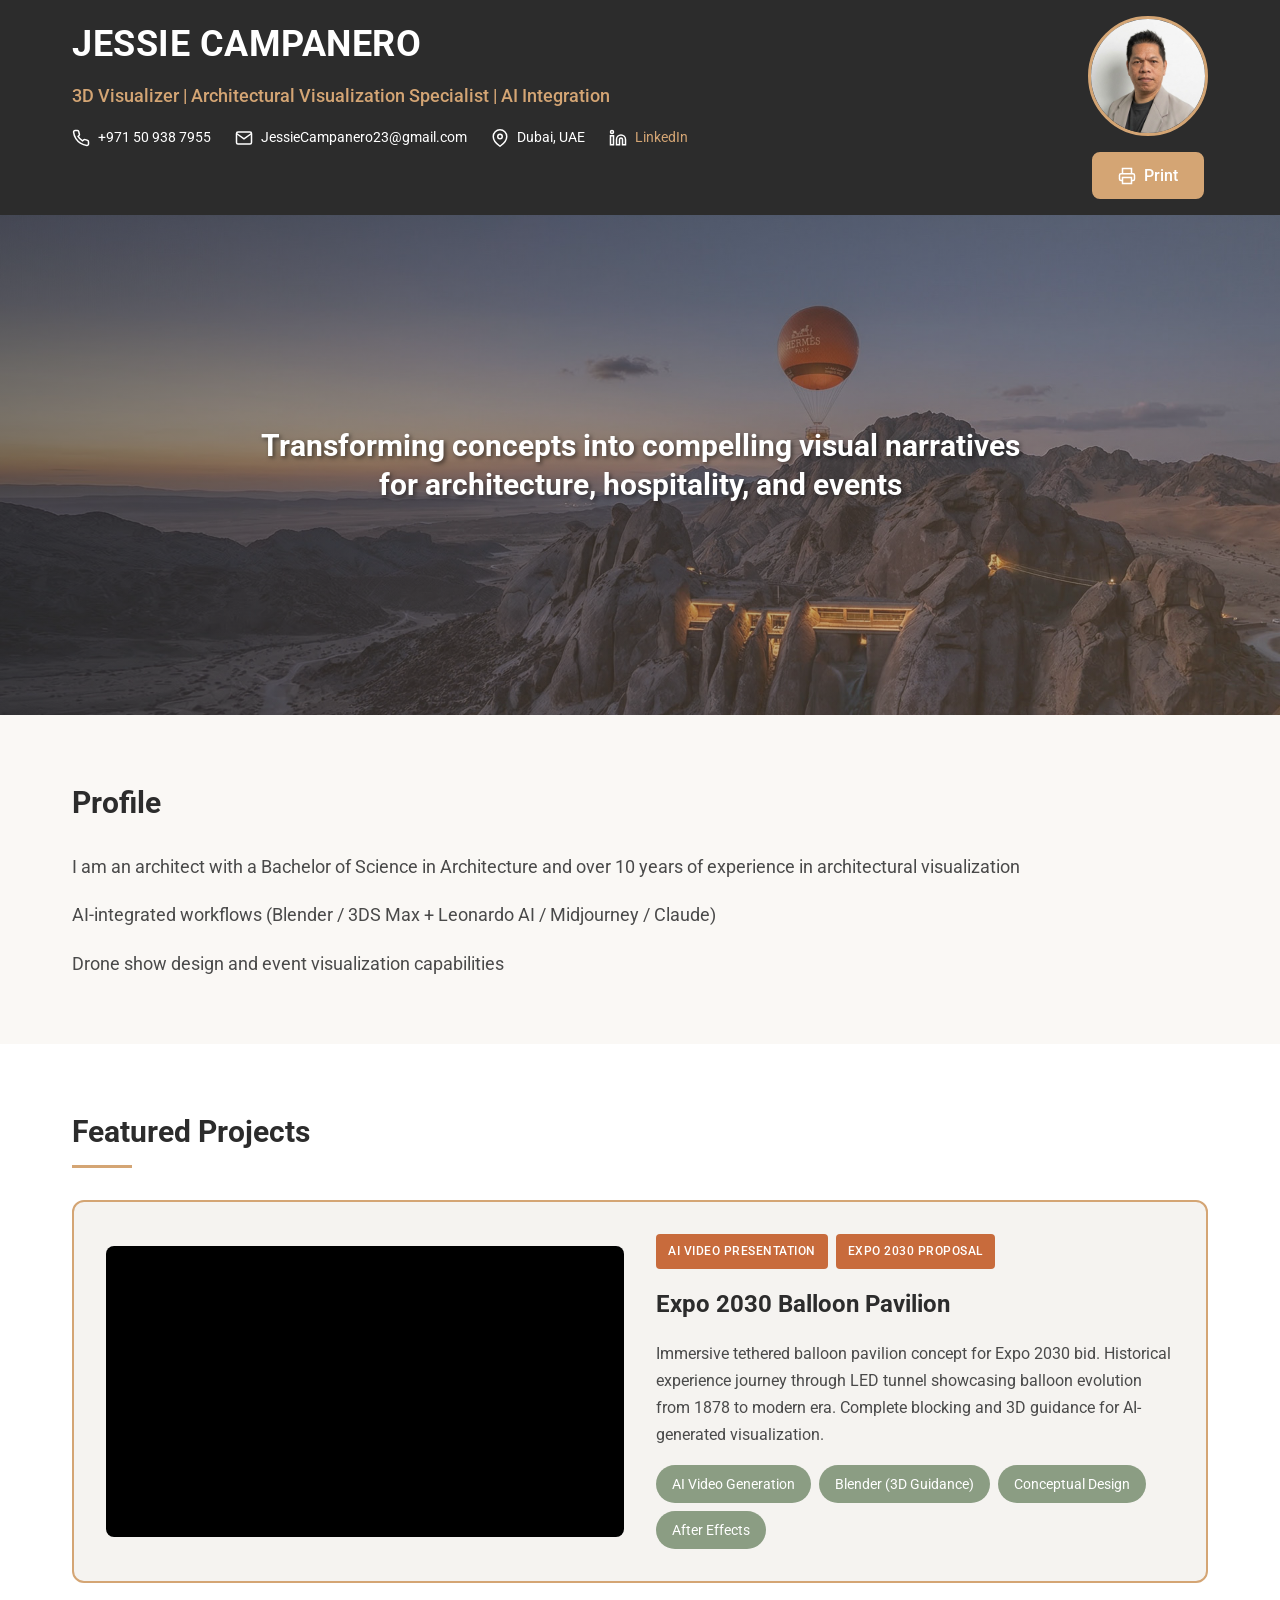
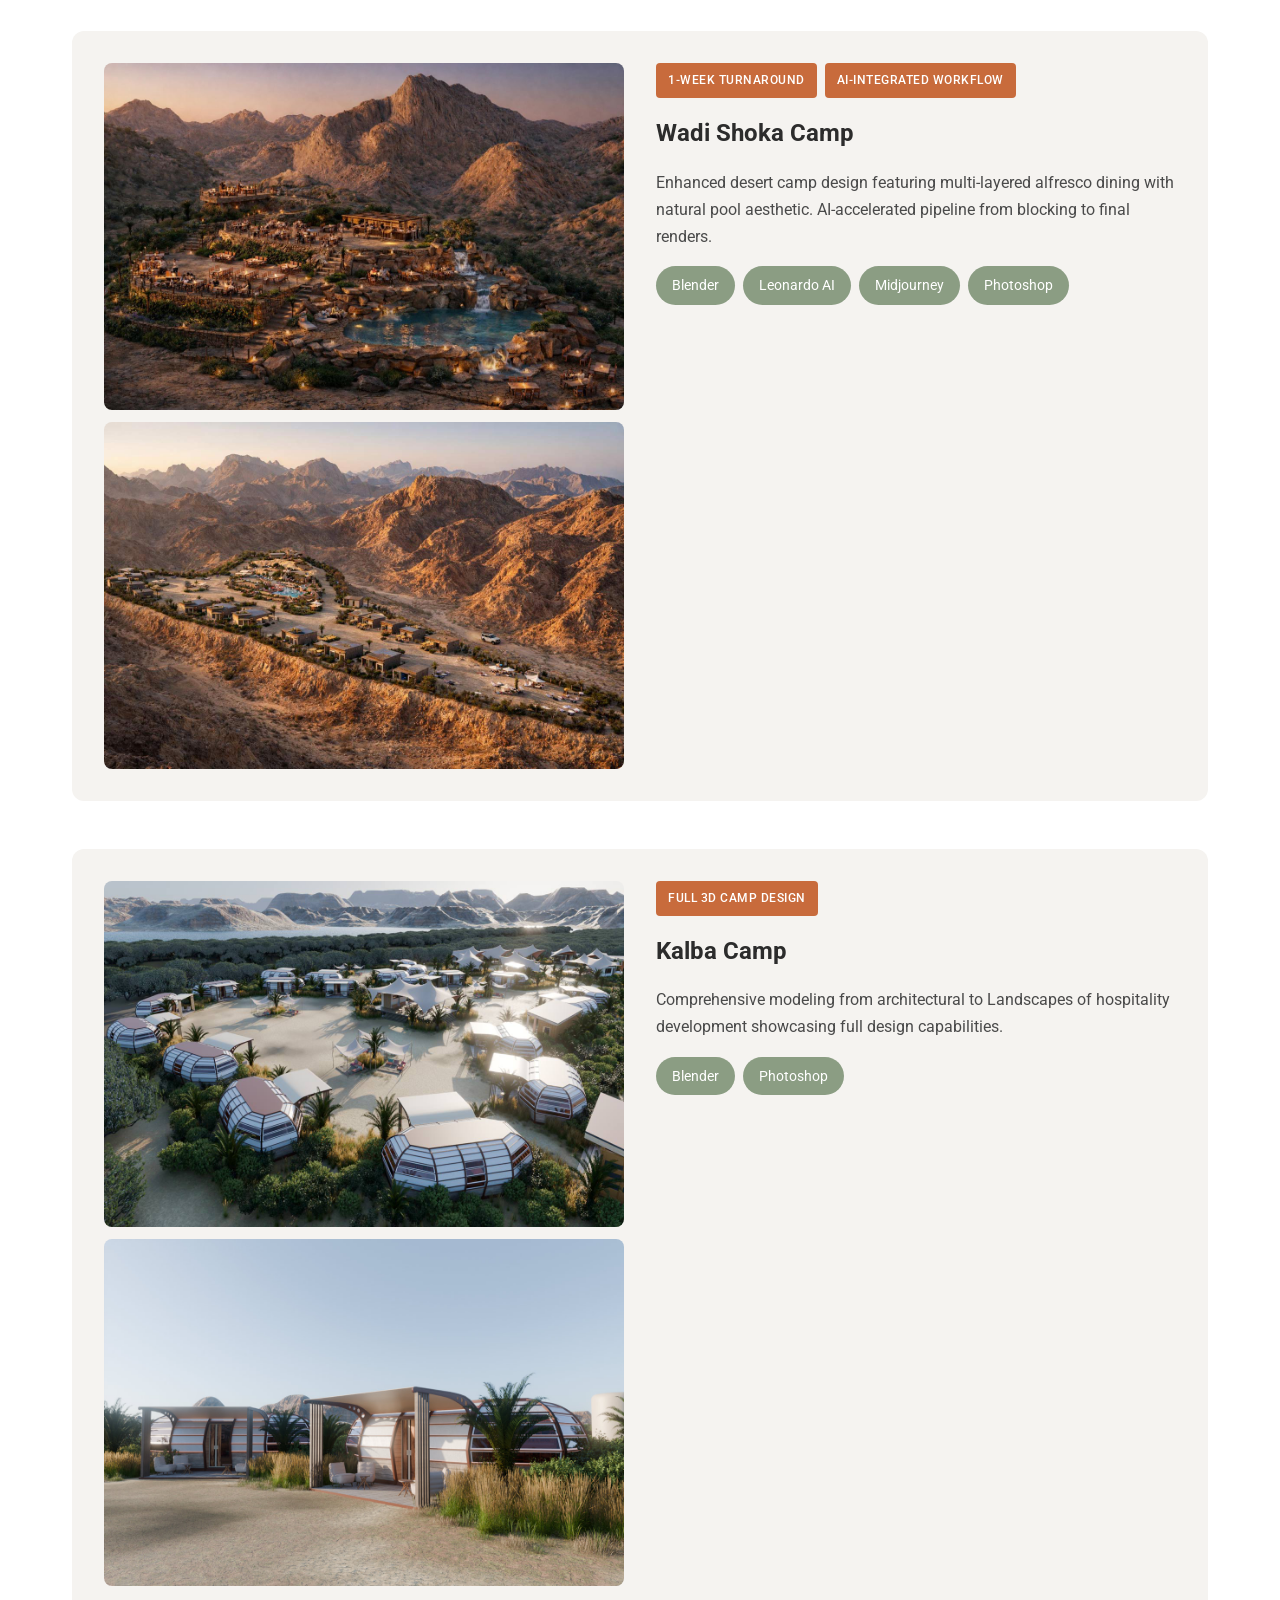
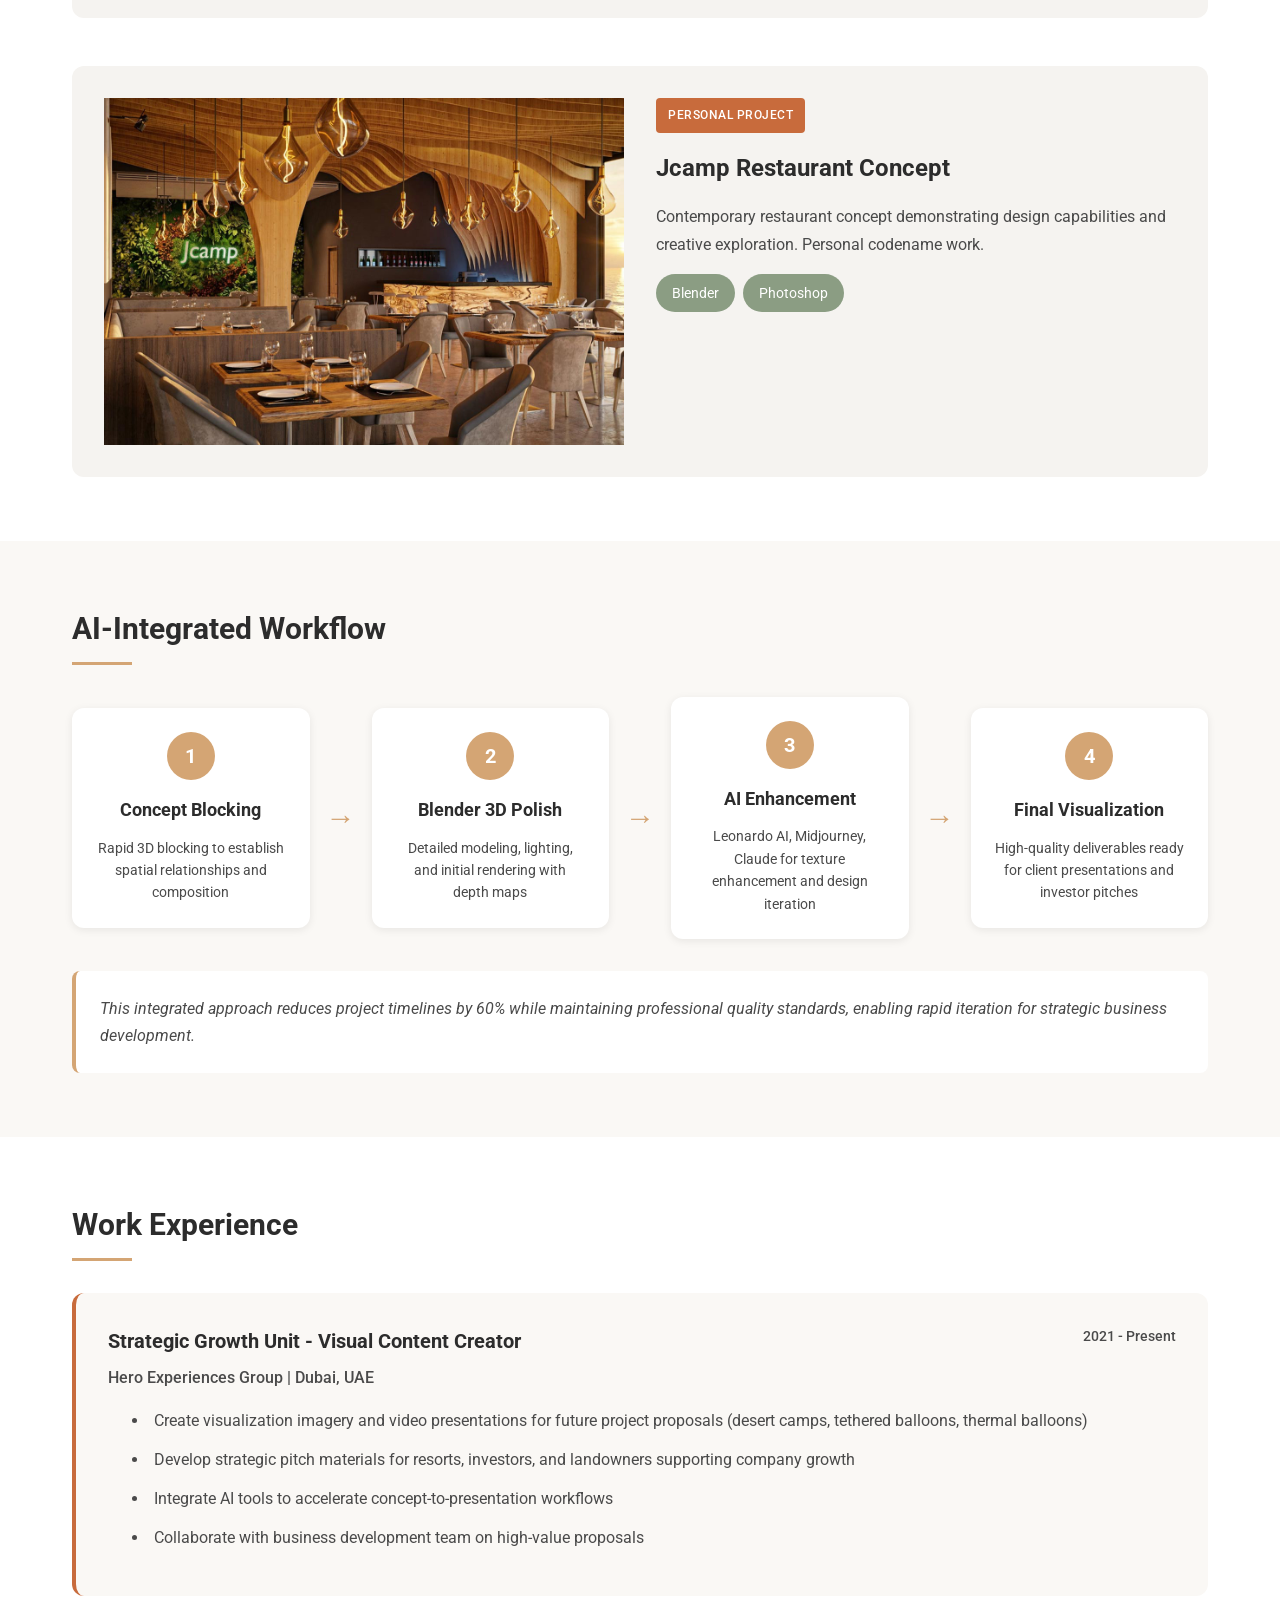
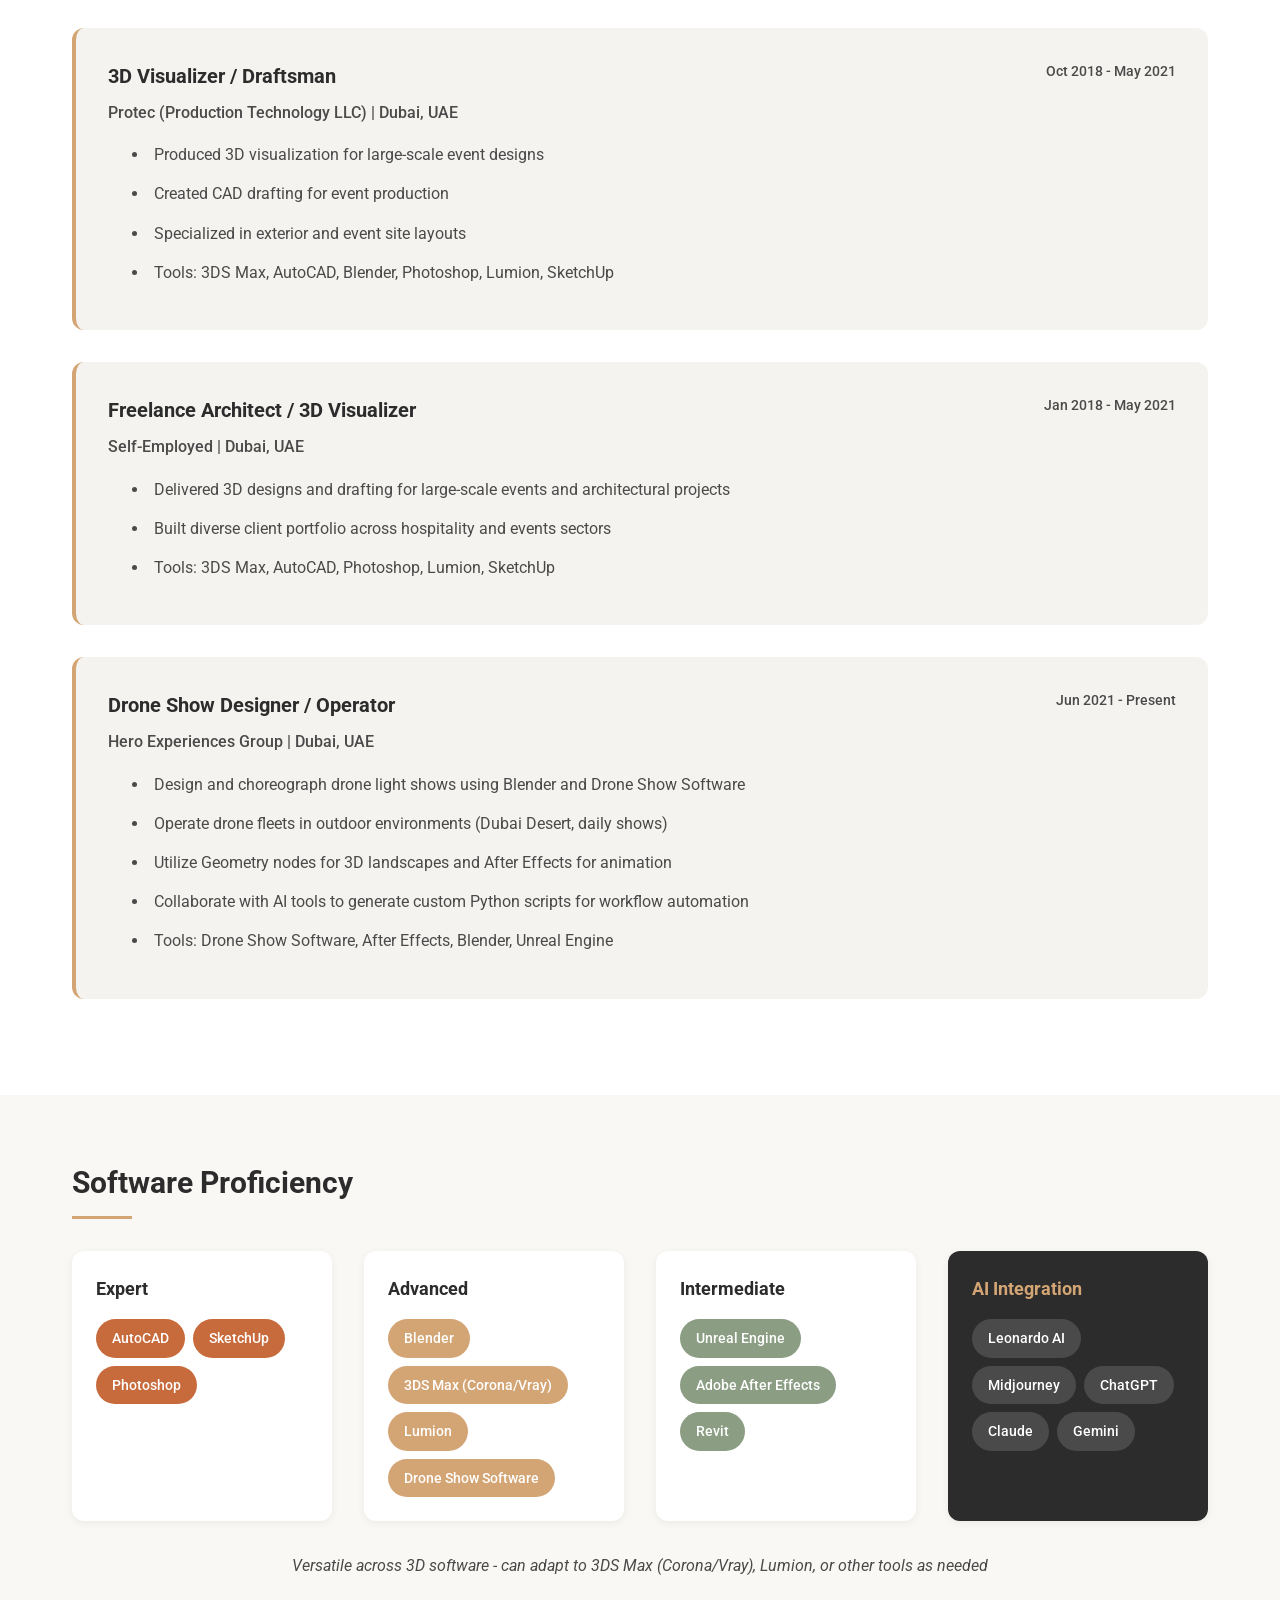
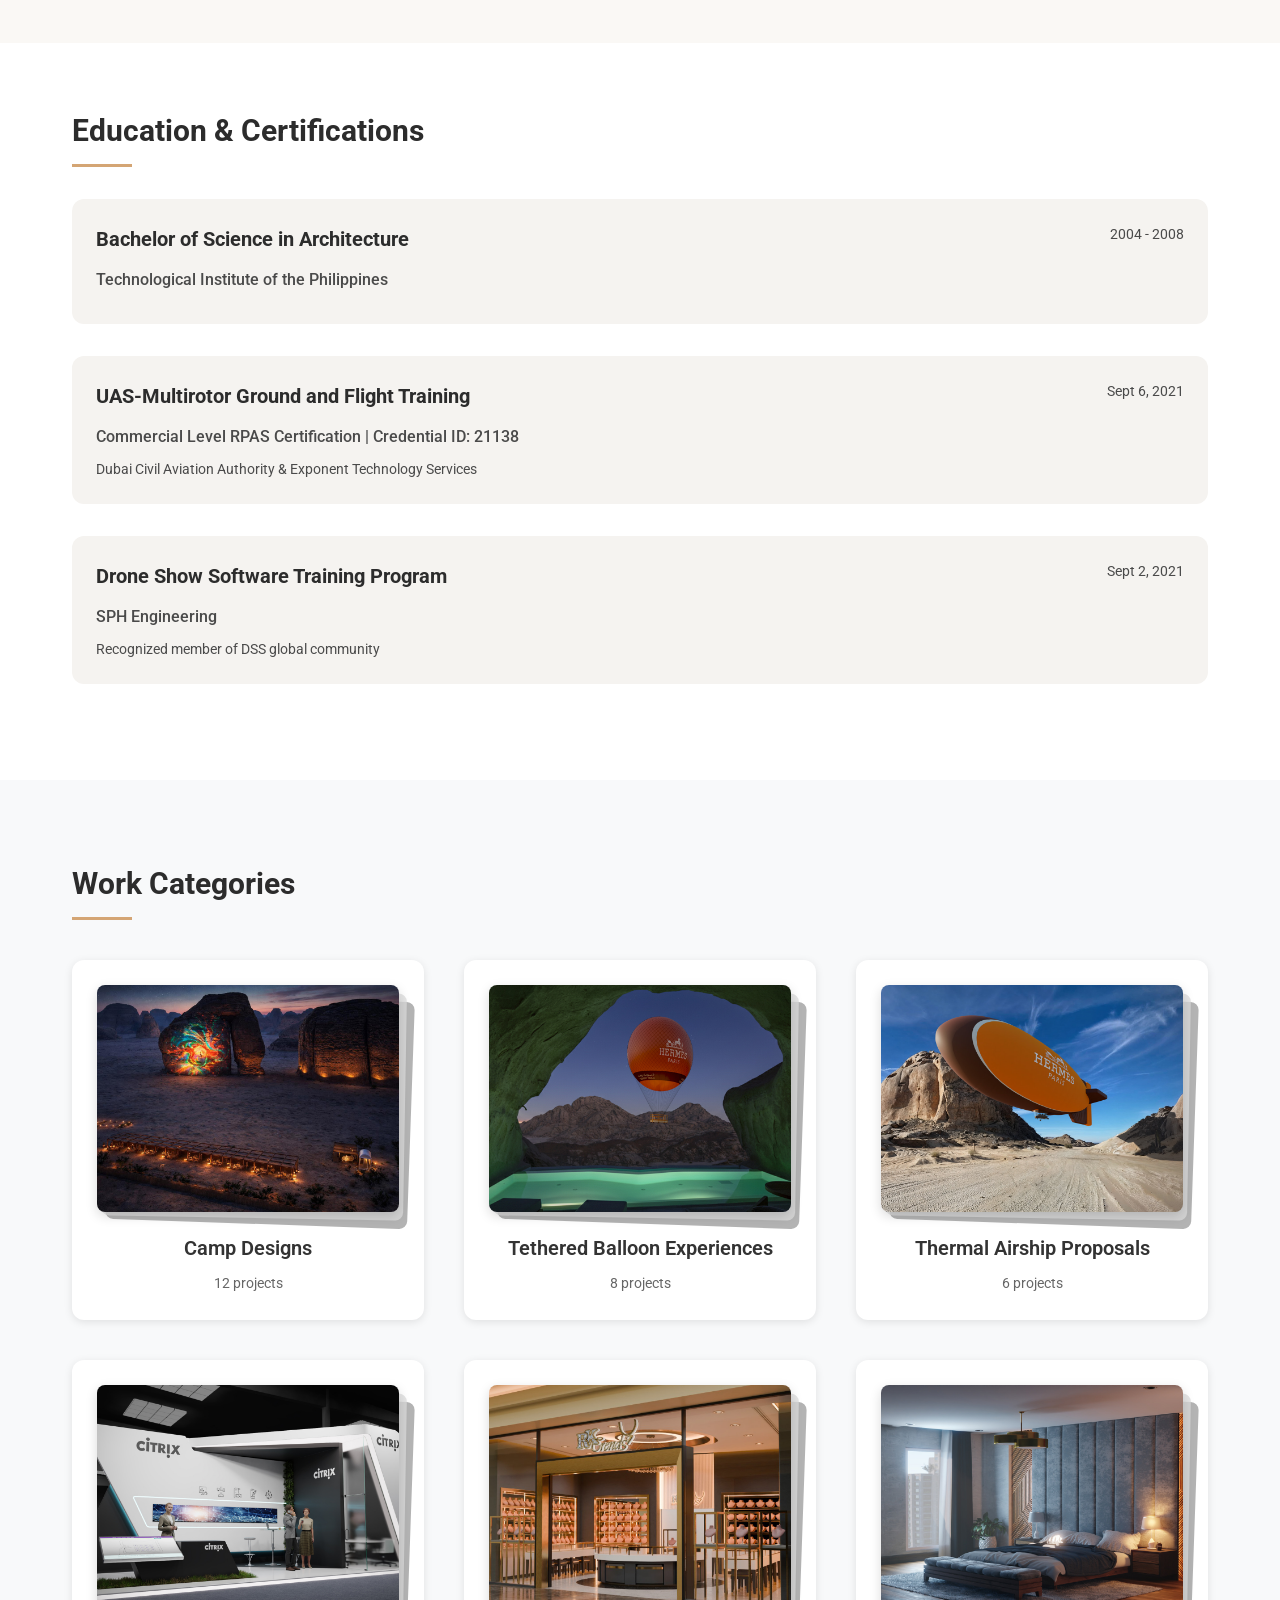
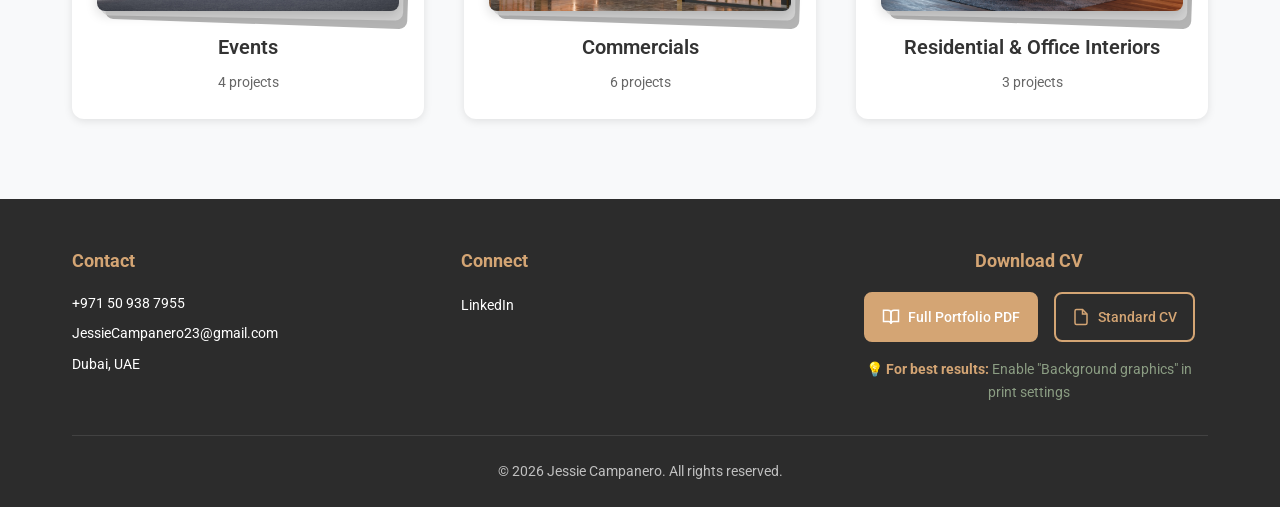
==== commit cefd35cf: "feat: gallery improvements and cleanup Gallery enhancements: - Added Expo 2030 Sequence3 and Sequenc" ====
--- a/index.html
+++ b/index.html
@@ -550,7 +550,7 @@
                         </div>
                     </div>
                     <h3 class="category-title">Tethered Balloon Experiences</h3>
-                    <p class="category-count">6 projects</p>
+                    <p class="category-count">8 projects</p>
                 </article>
 
                 <!-- Card 3: Thermal Airship Proposals -->
--- a/css/styles.css
+++ b/css/styles.css
@@ -987,3 +987,366 @@
         min-width: 150px;
     }
 }
+
+/* ==========================================
+   WORK CATEGORIES SECTION
+   ========================================== */
+
+.work-categories {
+    padding: 80px 0;
+    background-color: #f8f9fa;
+}
+
+.categories-grid {
+    display: grid;
+    grid-template-columns: repeat(3, 1fr);
+    gap: 40px;
+    margin-top: 40px;
+}
+
+.category-card {
+    background: white;
+    border-radius: 12px;
+    padding: 25px;
+    box-shadow: 0 2px 8px rgba(0, 0, 0, 0.1);
+    transition: transform 0.3s ease, box-shadow 0.3s ease;
+    cursor: pointer;
+}
+
+.category-card:hover {
+    transform: translateY(-5px);
+    box-shadow: 0 8px 20px rgba(0, 0, 0, 0.15);
+}
+
+.category-card:focus {
+    outline: 2px solid #D4A574;
+    outline-offset: 4px;
+}
+
+.category-title {
+    font-size: 1.25rem;
+    font-weight: 600;
+    margin-top: 20px;
+    margin-bottom: 8px;
+    text-align: center;
+    color: #333;
+}
+
+.category-count {
+    font-size: 0.9rem;
+    color: #666;
+    text-align: center;
+    margin: 0;
+}
+
+/* Deck Card Effect */
+.card-deck-wrapper {
+    position: relative;
+    width: 100%;
+    padding-bottom: 75%; /* 4:3 aspect ratio */
+    margin-bottom: 15px;
+}
+
+.card-deck-wrapper::before,
+.card-deck-wrapper::after {
+    content: '';
+    position: absolute;
+    width: 100%;
+    height: 100%;
+    border-radius: 8px;
+    z-index: 0;
+}
+
+.card-deck-wrapper::before {
+    top: 12px;
+    left: 12px;
+    transform: rotate(2deg);
+    background: rgba(160, 160, 160, 0.8);
+}
+
+.card-deck-wrapper::after {
+    top: 6px;
+    left: 6px;
+    transform: rotate(1deg);
+    background: rgba(220, 220, 220, 0.75);
+}
+
+.preview-image {
+    position: absolute;
+    top: 0;
+    left: 0;
+    width: 100%;
+    height: 100%;
+    z-index: 1;
+    border-radius: 8px;
+    overflow: hidden;
+    box-shadow: 0 4px 12px rgba(0, 0, 0, 0.15);
+}
+
+.preview-image img {
+    width: 100%;
+    height: 100%;
+    object-fit: cover;
+    transition: transform 0.3s ease;
+}
+
+.category-card:hover .preview-image img {
+    transform: scale(1.05);
+}
+
+/* Responsive Grid */
+@media (max-width: 1023px) {
+    .categories-grid {
+        grid-template-columns: repeat(2, 1fr);
+        gap: 30px;
+    }
+}
+
+@media (max-width: 767px) {
+    .work-categories {
+        padding: 60px 0;
+    }
+
+    .categories-grid {
+        grid-template-columns: 1fr;
+        gap: 25px;
+    }
+
+    .category-card {
+        padding: 20px;
+    }
+
+    .category-title {
+        font-size: 1.1rem;
+    }
+}
+
+/* ==========================================
+   GALLERY MODAL
+   ========================================== */
+
+.modal-gallery {
+    position: fixed;
+    top: 0;
+    left: 0;
+    width: 100%;
+    height: 100%;
+    z-index: 9999;
+    display: none;
+    opacity: 0;
+    transition: opacity 0.3s ease;
+}
+
+.modal-gallery.active {
+    display: flex;
+    align-items: center;
+    justify-content: center;
+}
+
+.modal-gallery.visible {
+    opacity: 1;
+}
+
+.modal-overlay {
+    position: absolute;
+    top: 0;
+    left: 0;
+    width: 100%;
+    height: 100%;
+    background: rgba(0, 0, 0, 0.85);
+    cursor: pointer;
+}
+
+.modal-content {
+    position: relative;
+    width: 90%;
+    max-width: 1200px;
+    max-height: 90vh;
+    background: #1a1a1a;
+    border-radius: 12px;
+    overflow: hidden;
+    z-index: 10000;
+}
+
+.modal-header {
+    display: flex;
+    justify-content: space-between;
+    align-items: center;
+    padding: 20px 30px;
+    background: rgba(0, 0, 0, 0.5);
+    border-bottom: 1px solid rgba(255, 255, 255, 0.1);
+}
+
+.modal-title {
+    color: white;
+    font-size: 1.5rem;
+    font-weight: 600;
+    margin: 0;
+}
+
+.modal-close {
+    width: 40px;
+    height: 40px;
+    border-radius: 50%;
+    background: rgba(255, 255, 255, 0.2);
+    color: white;
+    font-size: 28px;
+    line-height: 1;
+    display: flex;
+    align-items: center;
+    justify-content: center;
+    transition: background 0.3s ease;
+}
+
+.modal-close:hover {
+    background: rgba(255, 255, 255, 0.3);
+}
+
+.modal-close:focus {
+    outline: 2px solid white;
+    outline-offset: 2px;
+}
+
+.modal-body {
+    padding: 30px;
+}
+
+/* Swiper Main Carousel */
+.gallery-swiper {
+    margin-bottom: 20px;
+}
+
+.gallery-swiper .swiper-slide {
+    display: flex;
+    align-items: center;
+    justify-content: center;
+    background: #000;
+}
+
+.gallery-swiper .swiper-slide img {
+    width: 100%;
+    height: 60vh;
+    object-fit: contain;
+}
+
+.gallery-swiper .swiper-button-prev,
+.gallery-swiper .swiper-button-next {
+    color: white;
+    background: rgba(255, 255, 255, 0.2);
+    width: 50px;
+    height: 50px;
+    border-radius: 50%;
+}
+
+.gallery-swiper .swiper-button-prev:hover,
+.gallery-swiper .swiper-button-next:hover {
+    background: rgba(255, 255, 255, 0.3);
+}
+
+.gallery-swiper .swiper-button-prev::after,
+.gallery-swiper .swiper-button-next::after {
+    font-size: 20px;
+}
+
+.gallery-swiper .swiper-pagination {
+    bottom: 10px;
+}
+
+.gallery-swiper .swiper-pagination-bullet {
+    background: white;
+    opacity: 0.5;
+}
+
+.gallery-swiper .swiper-pagination-bullet-active {
+    opacity: 1;
+    background: #D4A574;
+}
+
+/* Swiper Thumbnail Strip */
+.gallery-thumbs {
+    height: 80px;
+    box-sizing: border-box;
+    padding: 0;
+}
+
+.gallery-thumbs .swiper-slide {
+    width: 100px;
+    height: 80px;
+    opacity: 0.4;
+    cursor: pointer;
+    border-radius: 6px;
+    overflow: hidden;
+    border: 2px solid transparent;
+    transition: opacity 0.3s ease, border-color 0.3s ease;
+}
+
+.gallery-thumbs .swiper-slide:hover {
+    opacity: 0.7;
+}
+
+.gallery-thumbs .swiper-slide-thumb-active {
+    opacity: 1;
+    border-color: #D4A574;
+}
+
+.gallery-thumbs .swiper-slide img {
+    width: 100%;
+    height: 100%;
+    object-fit: cover;
+}
+
+/* Modal Responsive */
+@media (max-width: 767px) {
+    .modal-content {
+        width: 95%;
+        max-height: 95vh;
+    }
+
+    .modal-header {
+        padding: 15px 20px;
+    }
+
+    .modal-title {
+        font-size: 1.2rem;
+    }
+
+    .modal-close {
+        width: 35px;
+        height: 35px;
+        font-size: 24px;
+    }
+
+    .modal-body {
+        padding: 20px 15px;
+    }
+
+    .gallery-swiper .swiper-slide img {
+        max-height: 50vh;
+    }
+
+    .gallery-swiper .swiper-button-prev,
+    .gallery-swiper .swiper-button-next {
+        width: 40px;
+        height: 40px;
+    }
+
+    .gallery-thumbs {
+        height: 60px;
+    }
+
+    .gallery-thumbs .swiper-slide {
+        width: 80px;
+        height: 60px;
+    }
+}
+
+/* Hide in Print */
+@media print {
+    .work-categories {
+        display: none;
+    }
+
+    .modal-gallery {
+        display: none !important;
+    }
+}
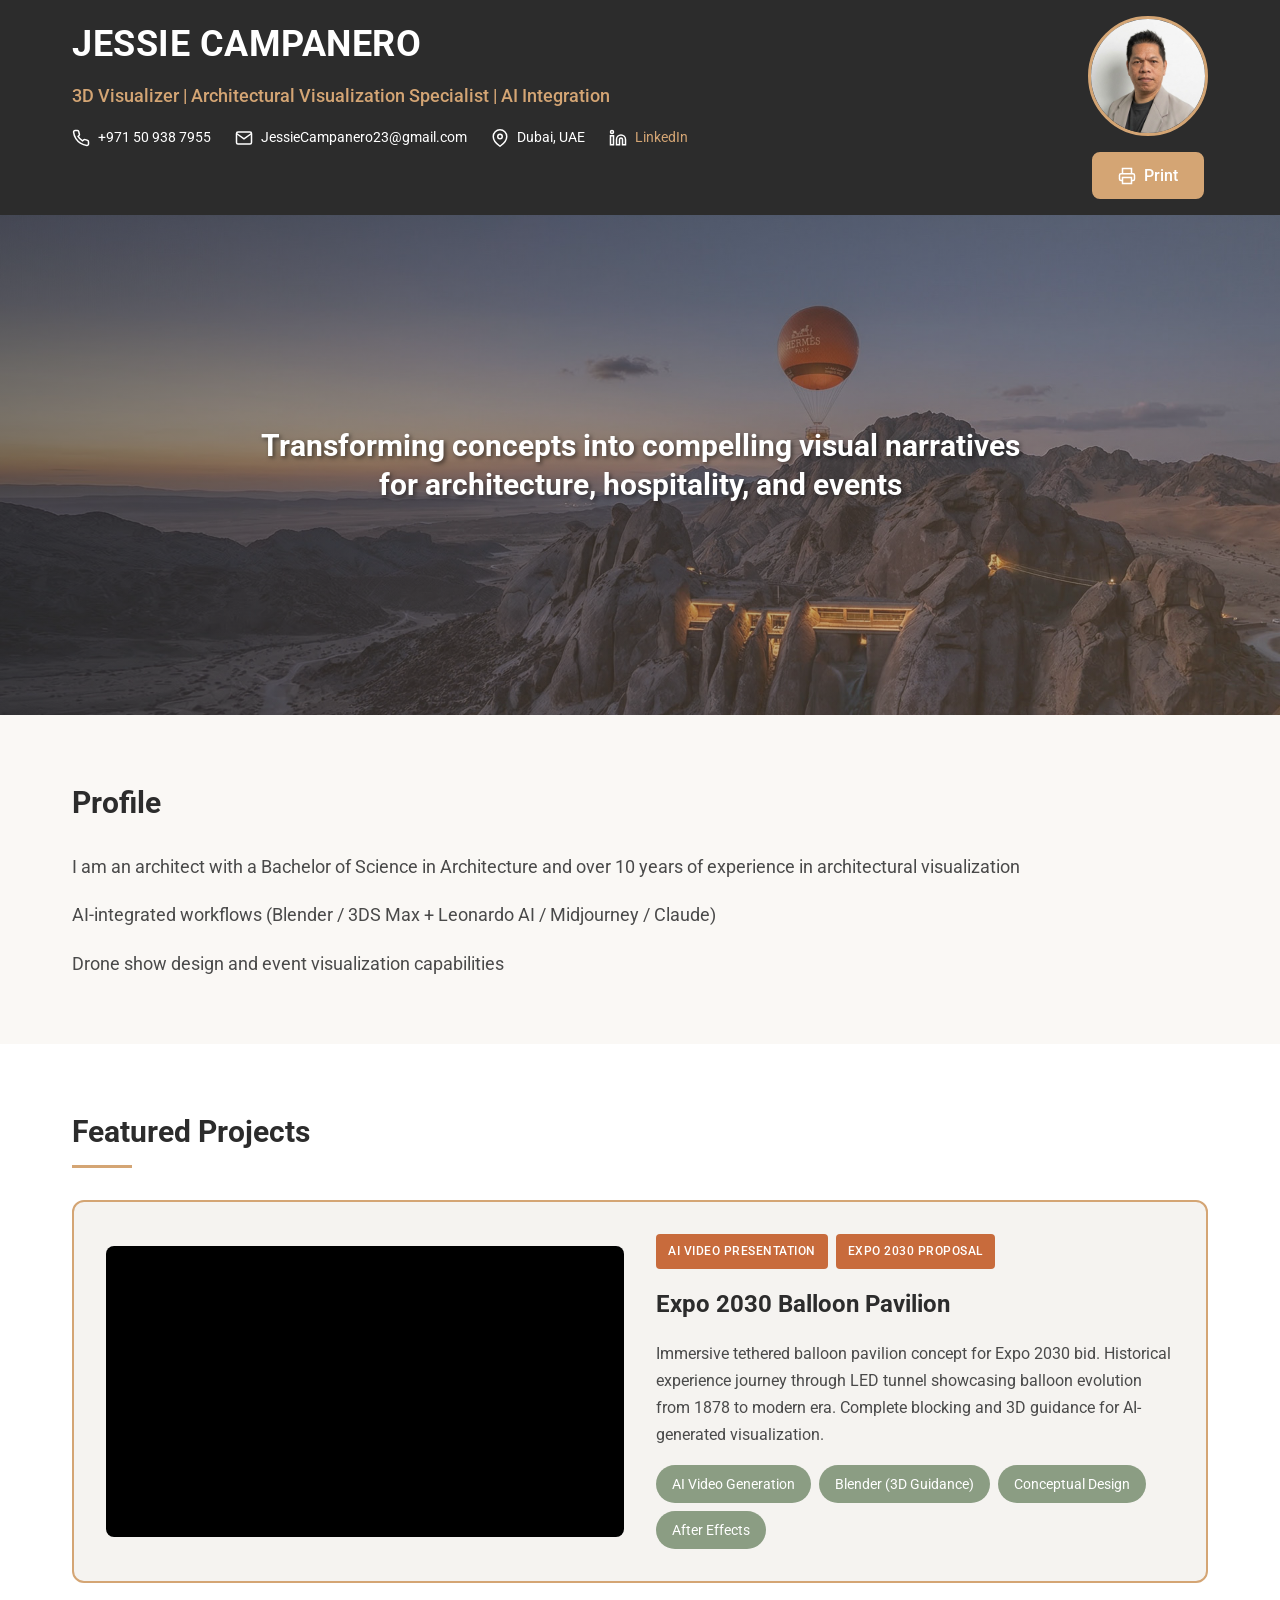
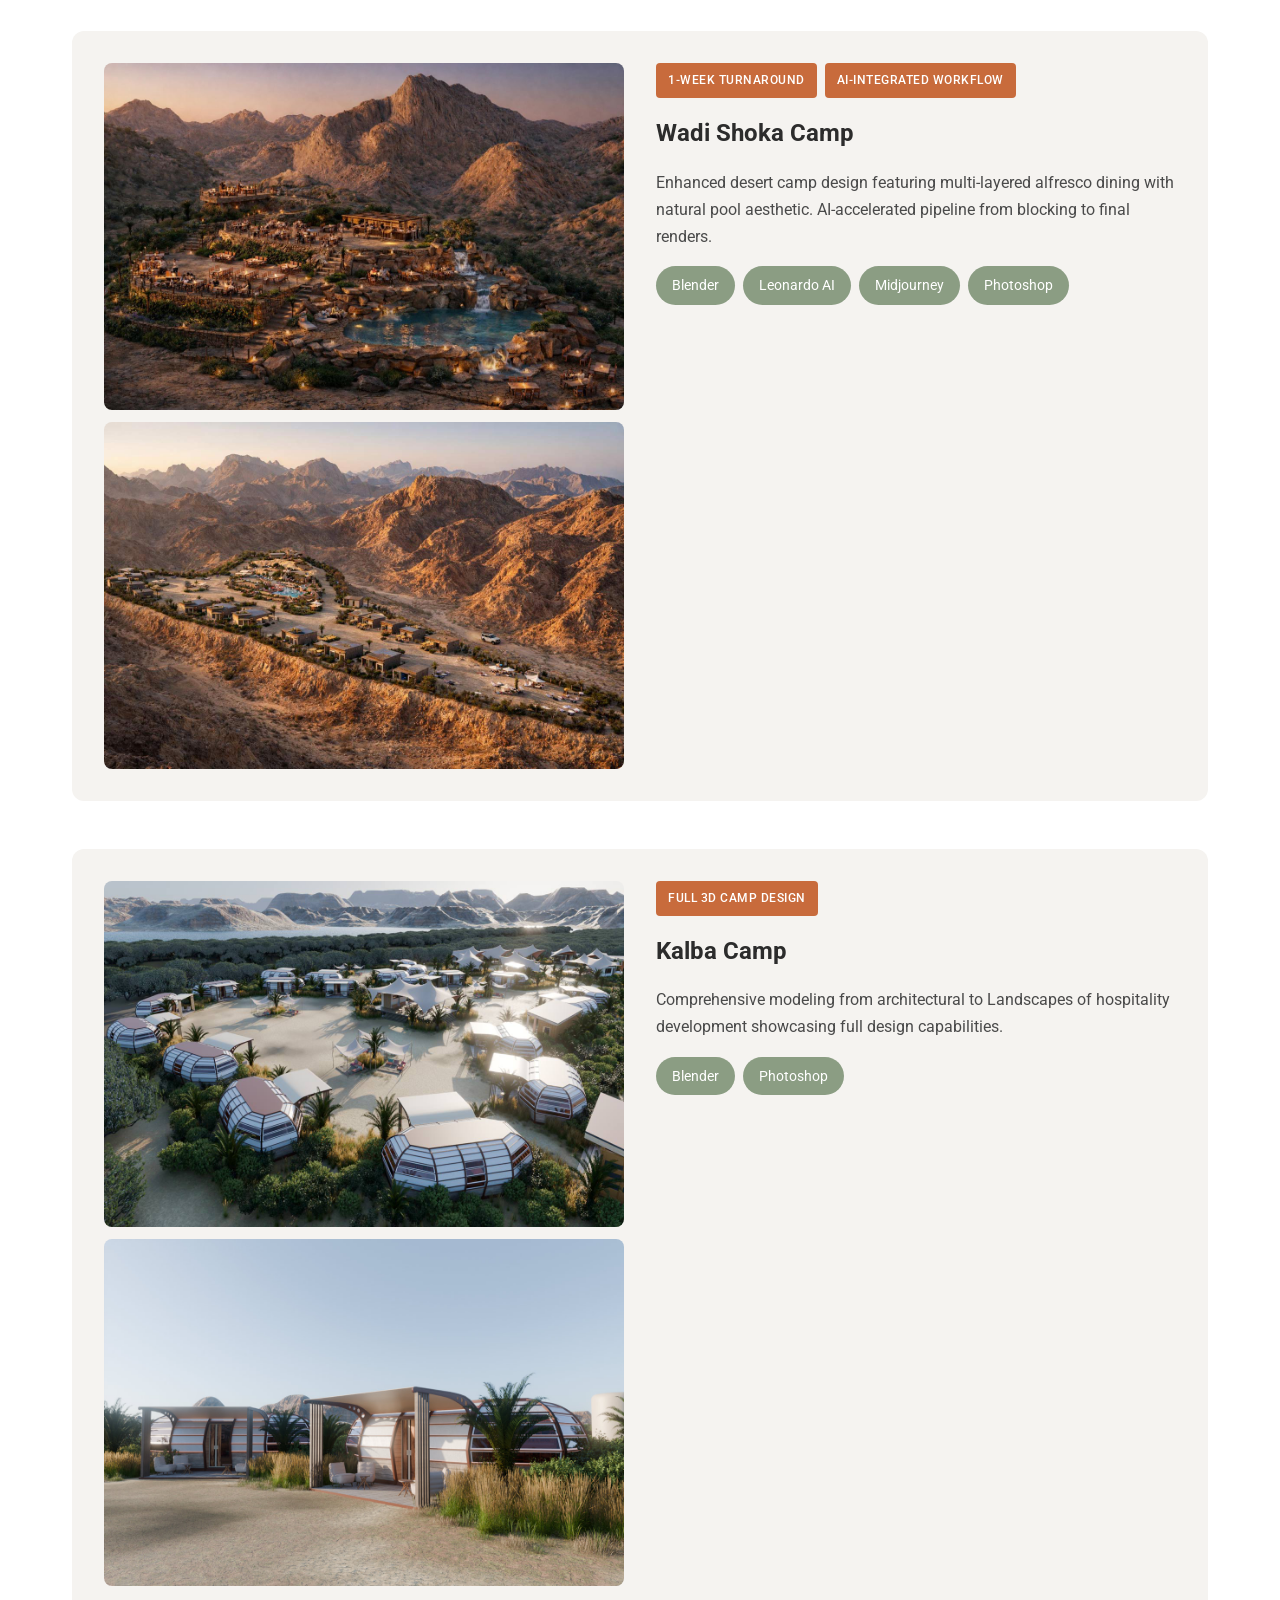
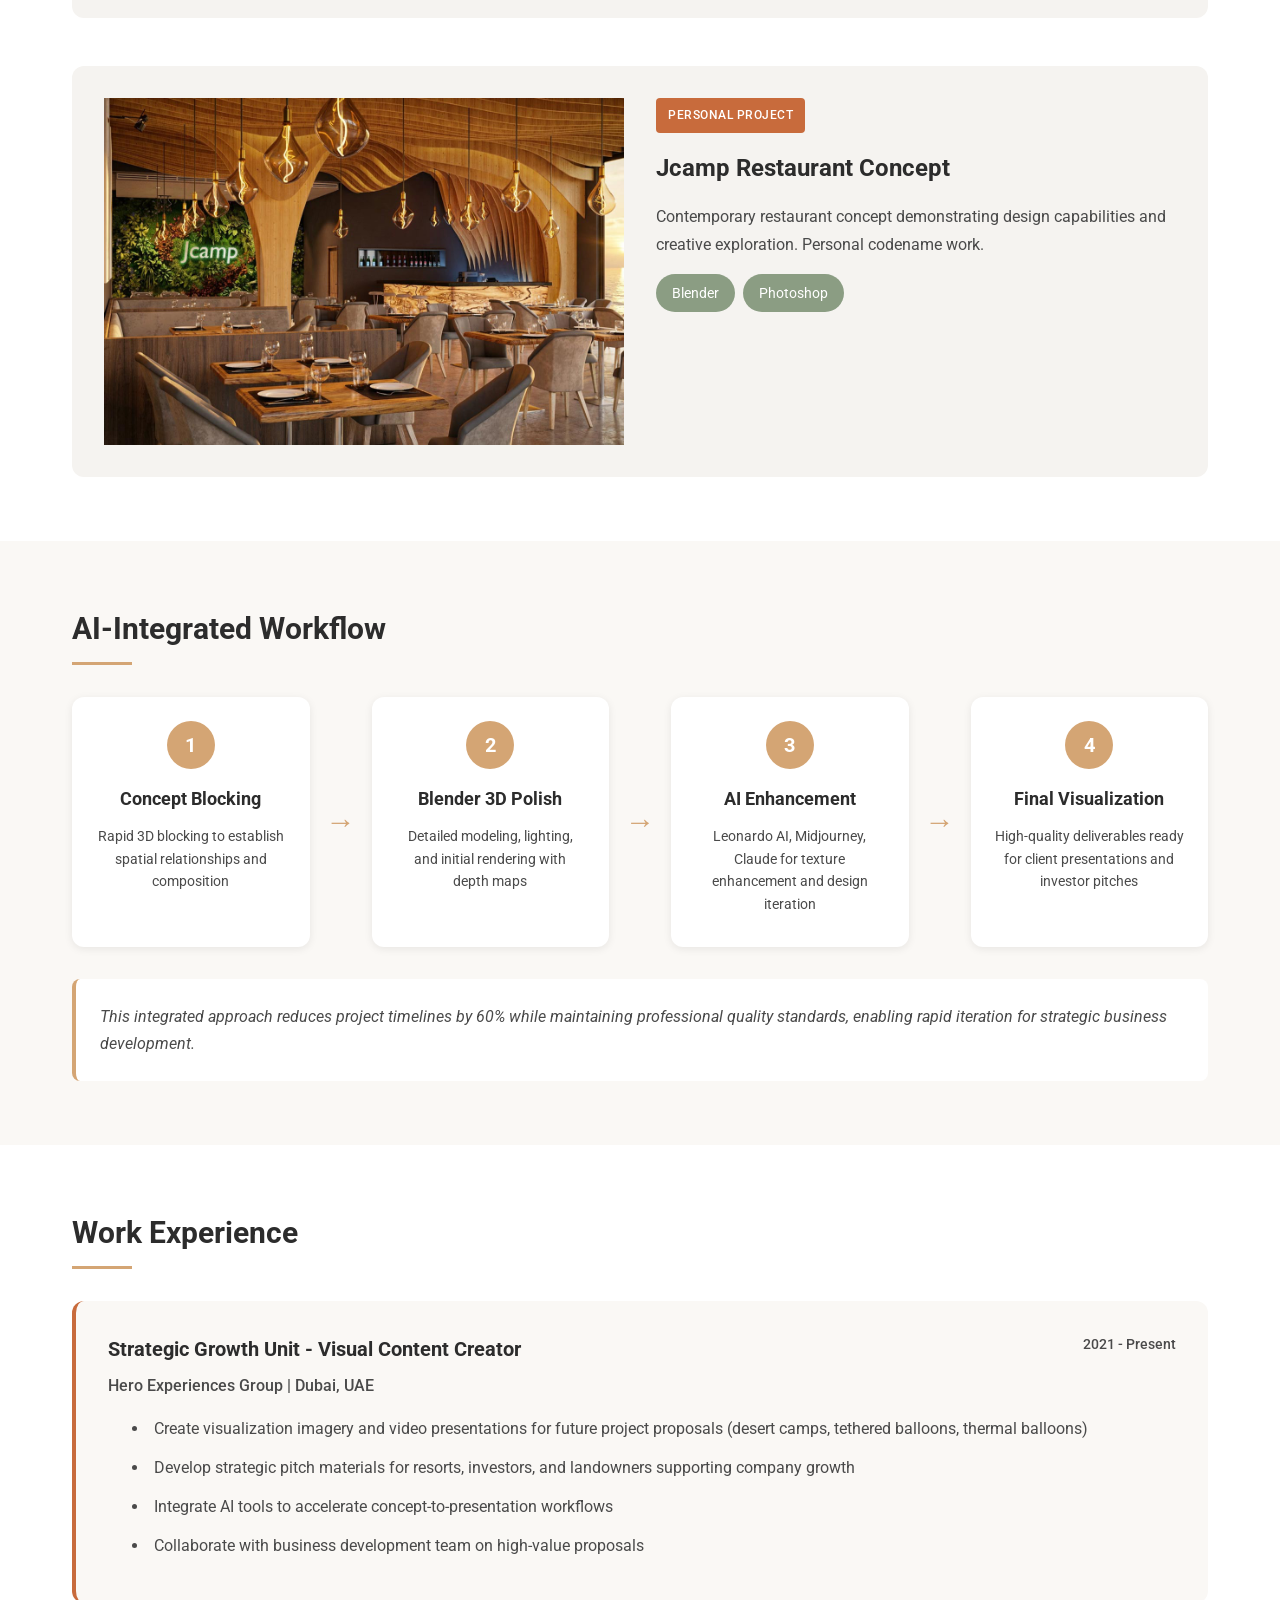
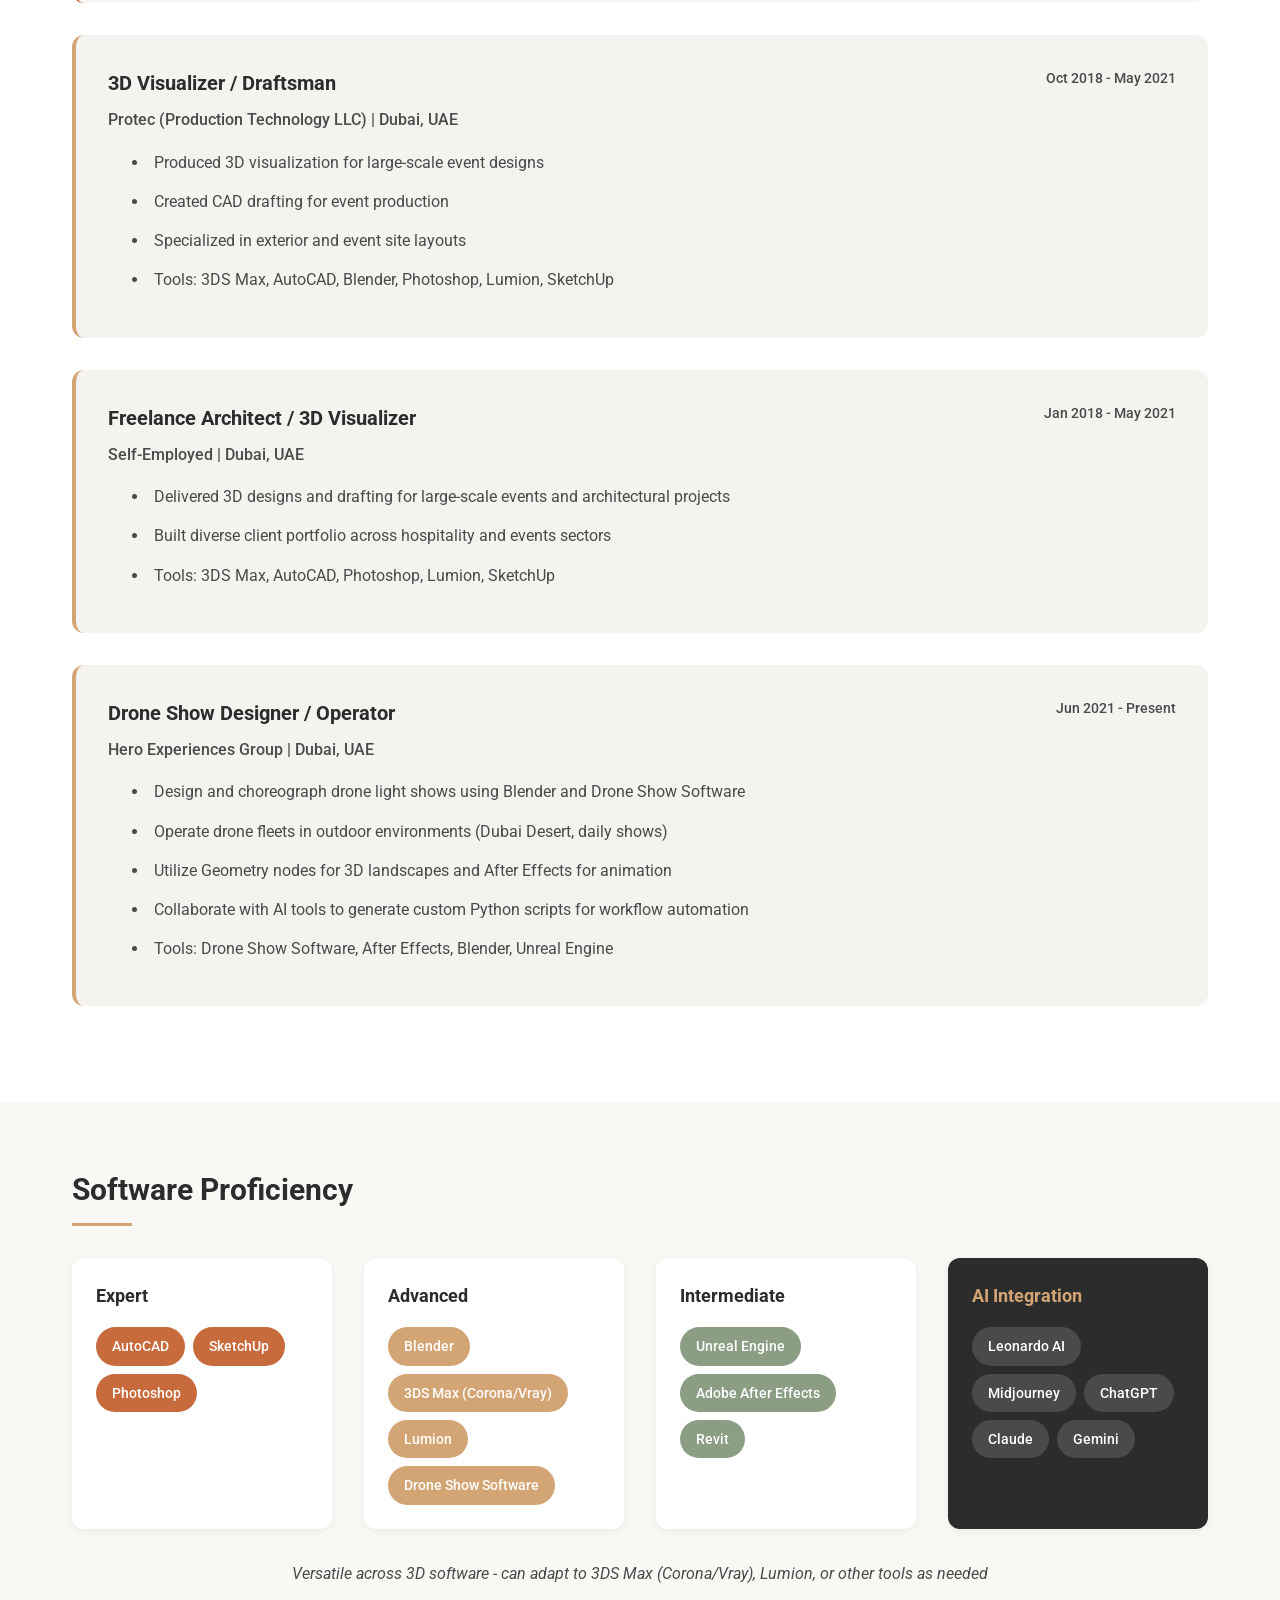
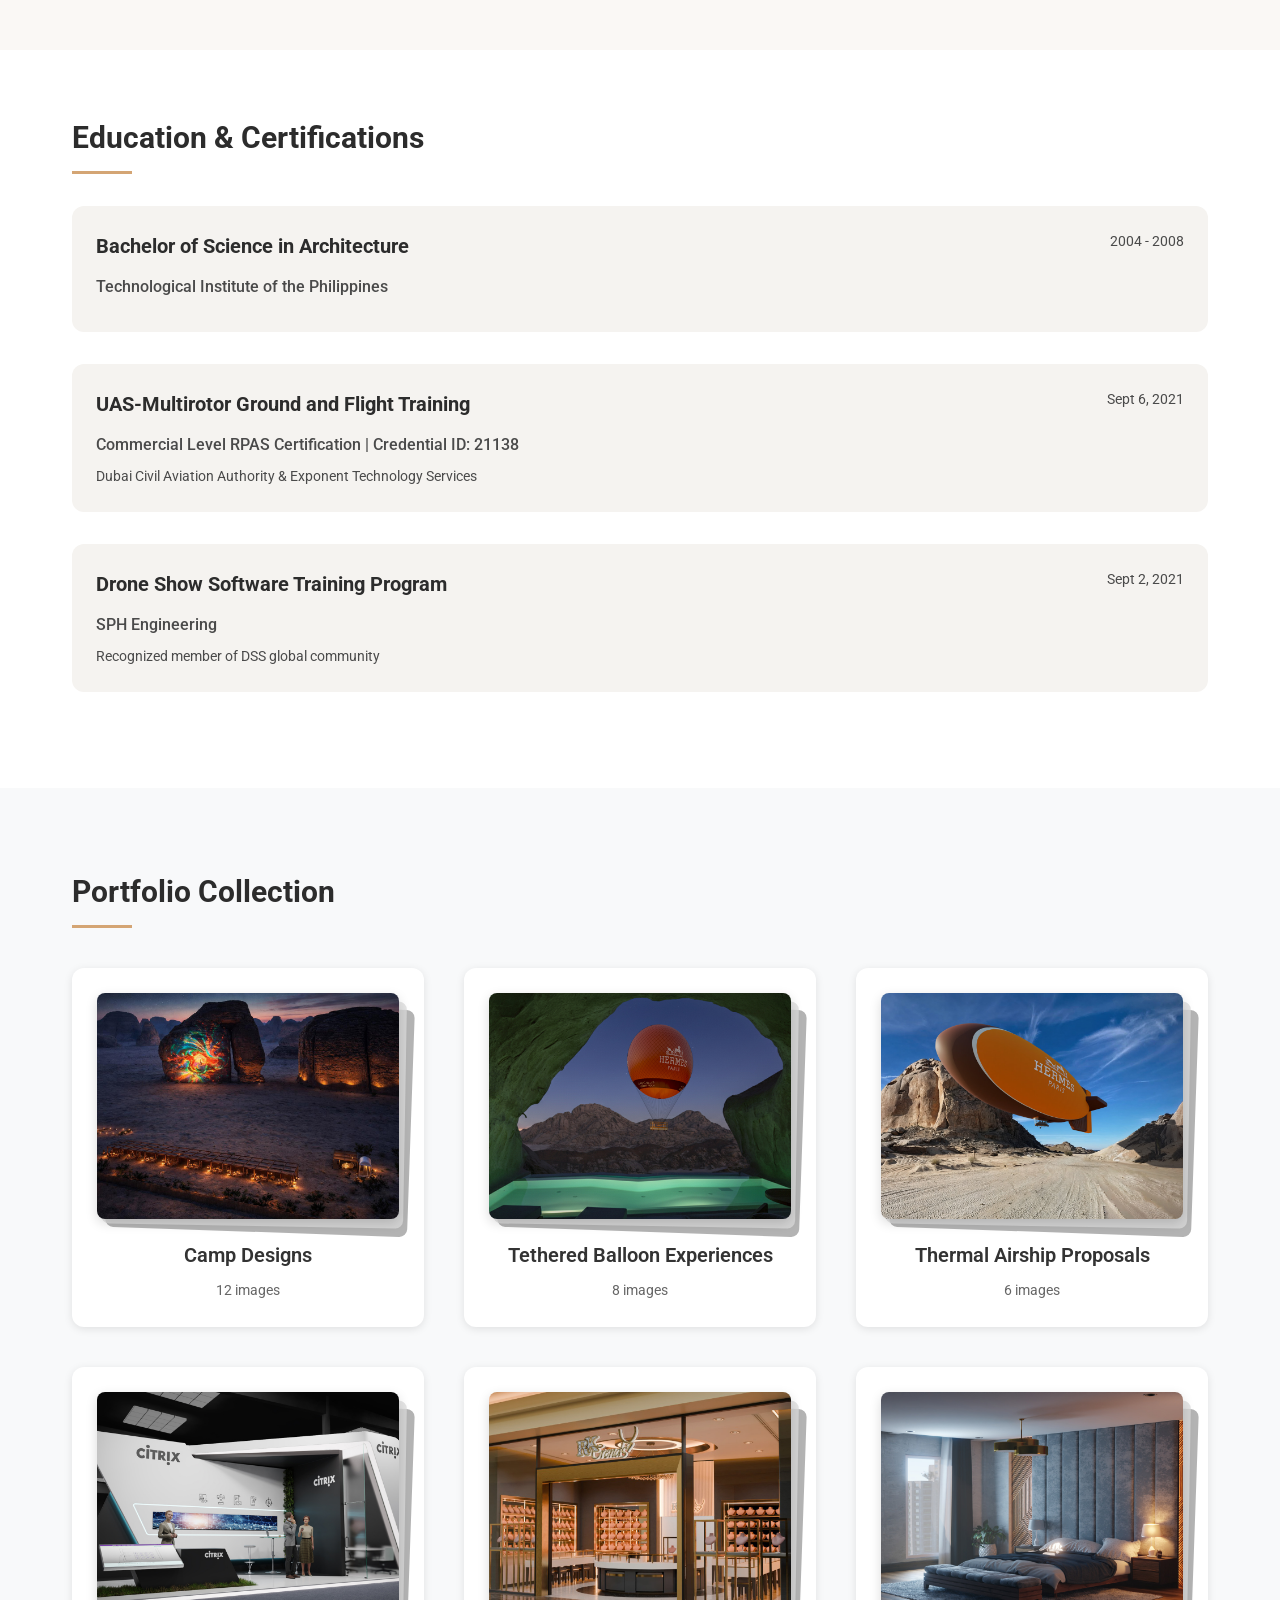
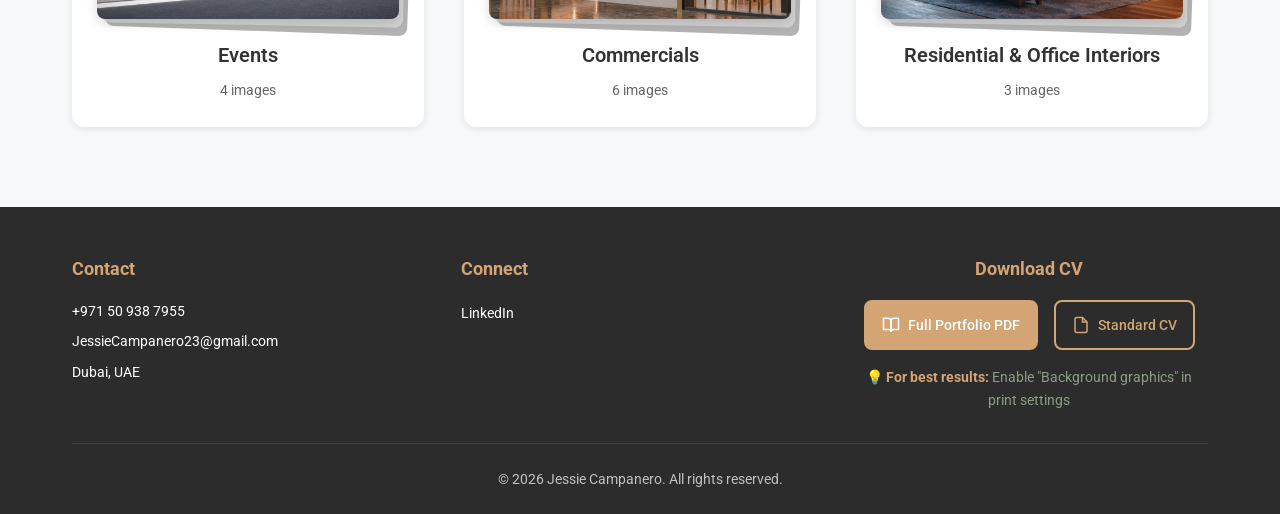
==== commit 7e6e16da: "feat: rename Work Categories to Portfolio Collection Updated section title from "Work Categories" to" ====
--- a/index.html
+++ b/index.html
@@ -528,7 +528,7 @@
 
     <section class="work-categories">
         <div class="container">
-            <h2 class="section-title">Work Categories</h2>
+            <h2 class="section-title">Portfolio Collection</h2>
             <div class="categories-grid">
 
                 <!-- Card 1: Camp Designs -->
@@ -539,7 +539,7 @@
                         </div>
                     </div>
                     <h3 class="category-title">Camp Designs</h3>
-                    <p class="category-count">12 projects</p>
+                    <p class="category-count">12 images</p>
                 </article>
 
                 <!-- Card 2: Tethered Balloon Experiences -->
@@ -550,7 +550,7 @@
                         </div>
                     </div>
                     <h3 class="category-title">Tethered Balloon Experiences</h3>
-                    <p class="category-count">8 projects</p>
+                    <p class="category-count">8 images</p>
                 </article>
 
                 <!-- Card 3: Thermal Airship Proposals -->
@@ -561,7 +561,7 @@
                         </div>
                     </div>
                     <h3 class="category-title">Thermal Airship Proposals</h3>
-                    <p class="category-count">6 projects</p>
+                    <p class="category-count">6 images</p>
                 </article>
 
                 <!-- Card 4: Events -->
@@ -572,7 +572,7 @@
                         </div>
                     </div>
                     <h3 class="category-title">Events</h3>
-                    <p class="category-count">4 projects</p>
+                    <p class="category-count">4 images</p>
                 </article>
 
                 <!-- Card 5: Commercials -->
@@ -583,7 +583,7 @@
                         </div>
                     </div>
                     <h3 class="category-title">Commercials</h3>
-                    <p class="category-count">6 projects</p>
+                    <p class="category-count">6 images</p>
                 </article>
 
                 <!-- Card 6: Residential & Office Interiors -->
@@ -594,7 +594,7 @@
                         </div>
                     </div>
                     <h3 class="category-title">Residential & Office Interiors</h3>
-                    <p class="category-count">3 projects</p>
+                    <p class="category-count">3 images</p>
                 </article>
 
             </div>
--- a/css/styles.css
+++ b/css/styles.css
@@ -450,11 +450,15 @@
 .workflow-step {
     flex: 1;
     min-width: 200px;
+    min-height: 250px;
     padding: var(--spacing-lg);
     background-color: #ffffff;
     border-radius: var(--radius-lg);
     box-shadow: 0 2px 8px rgba(0, 0, 0, 0.08);
     text-align: center;
+    display: flex;
+    flex-direction: column;
+    justify-content: flex-start;
 }
 
 .step-number {
